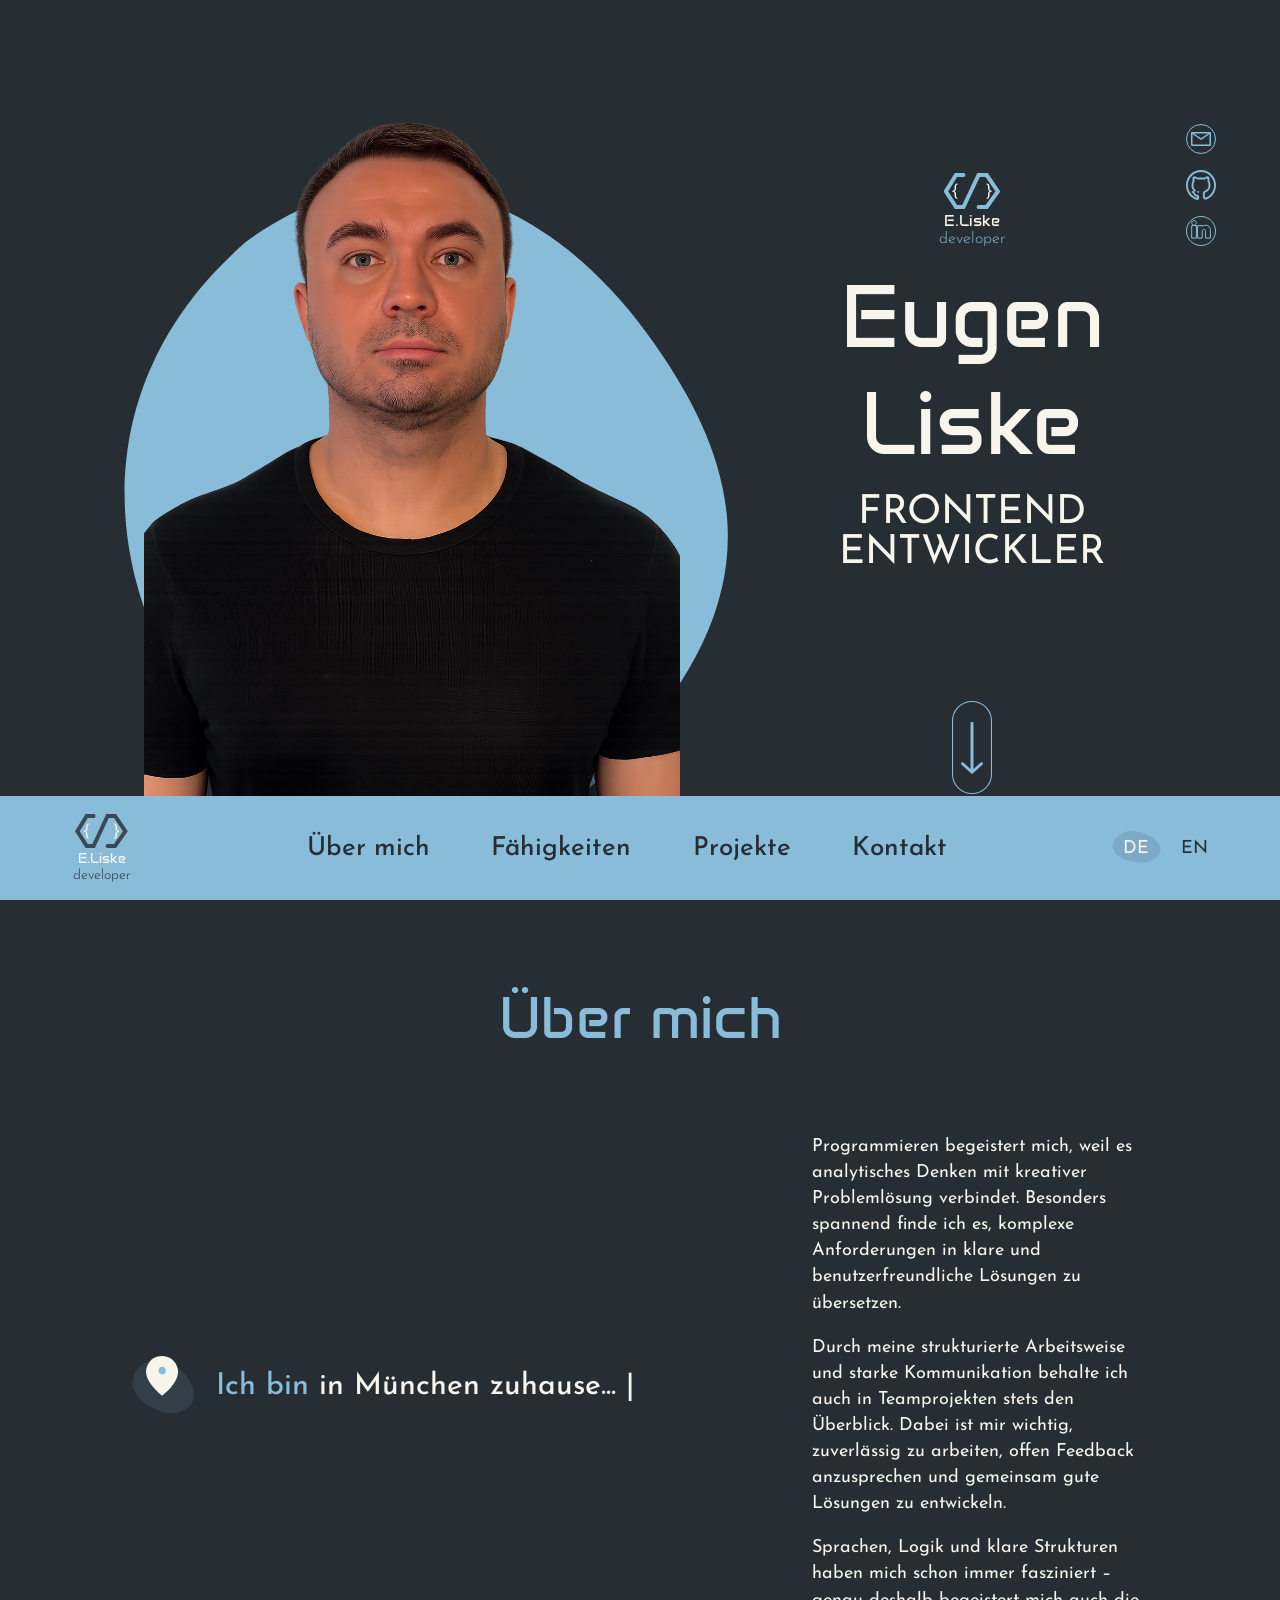
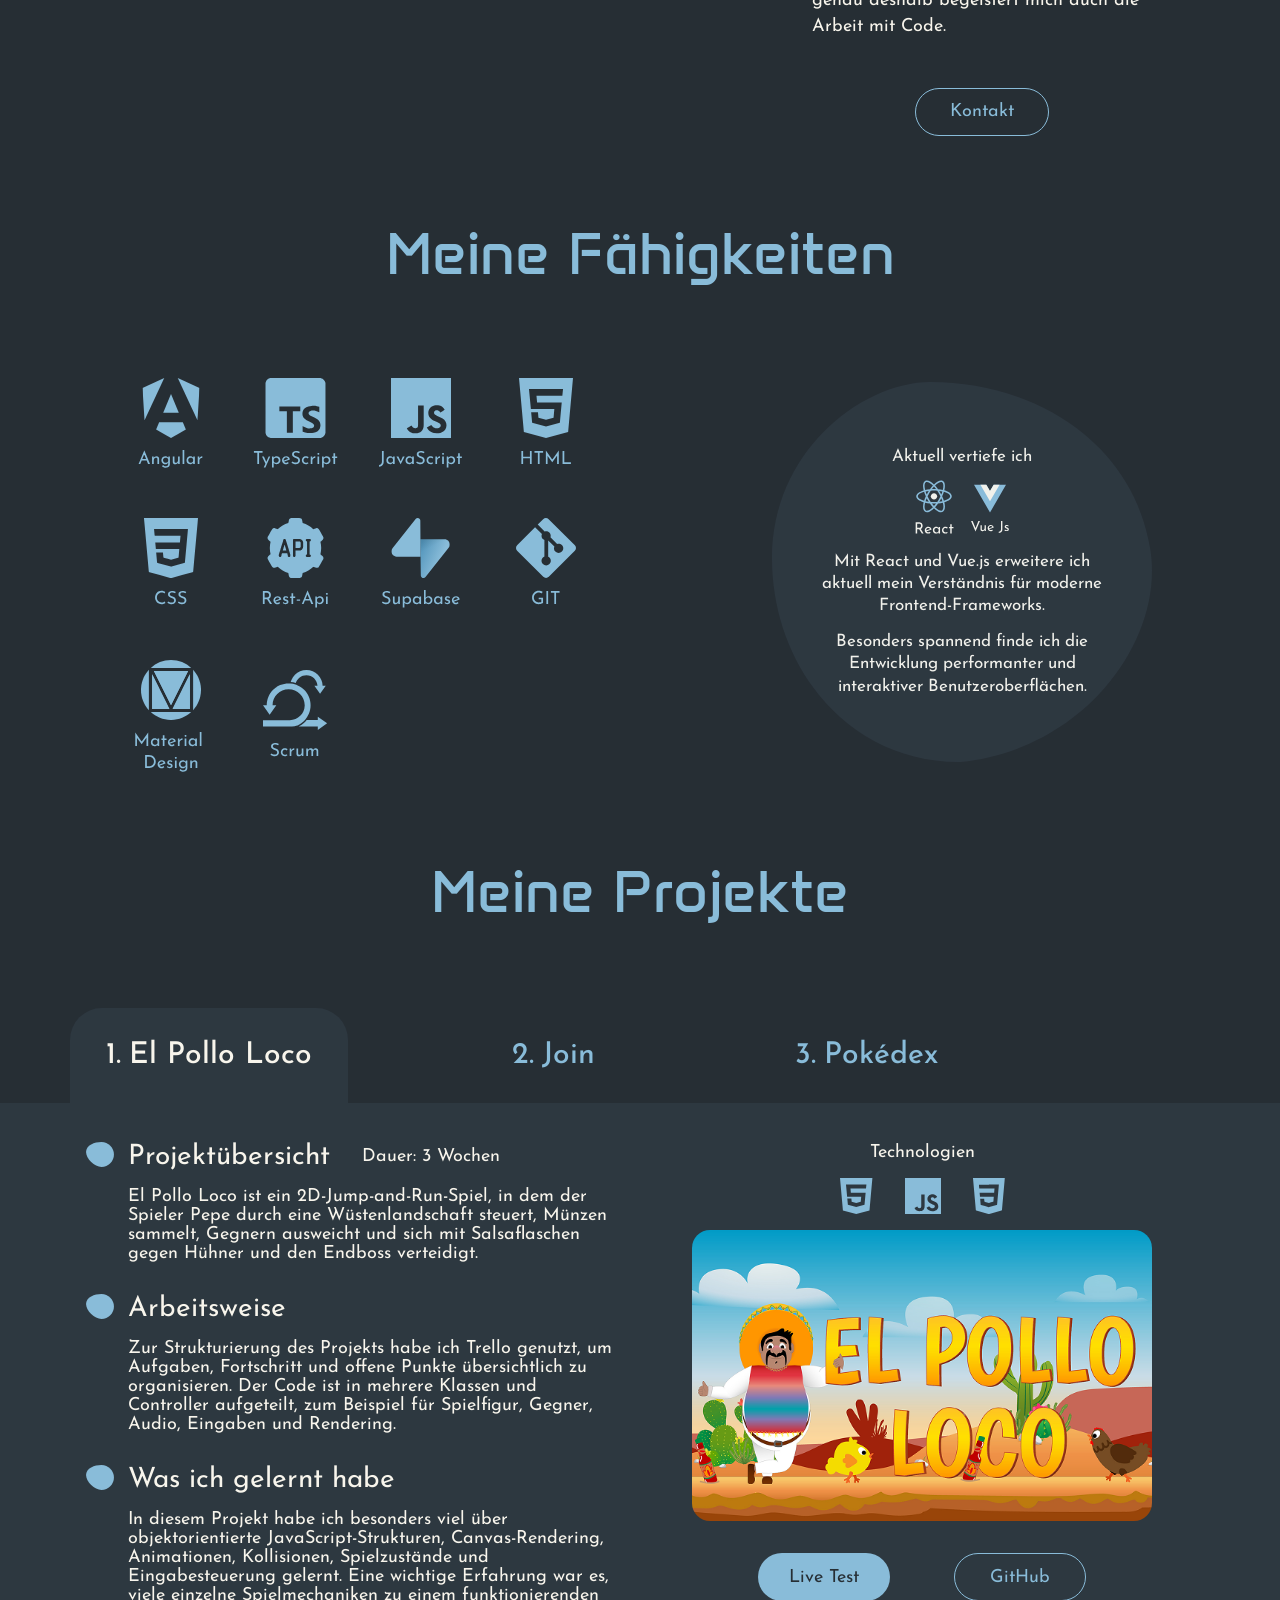
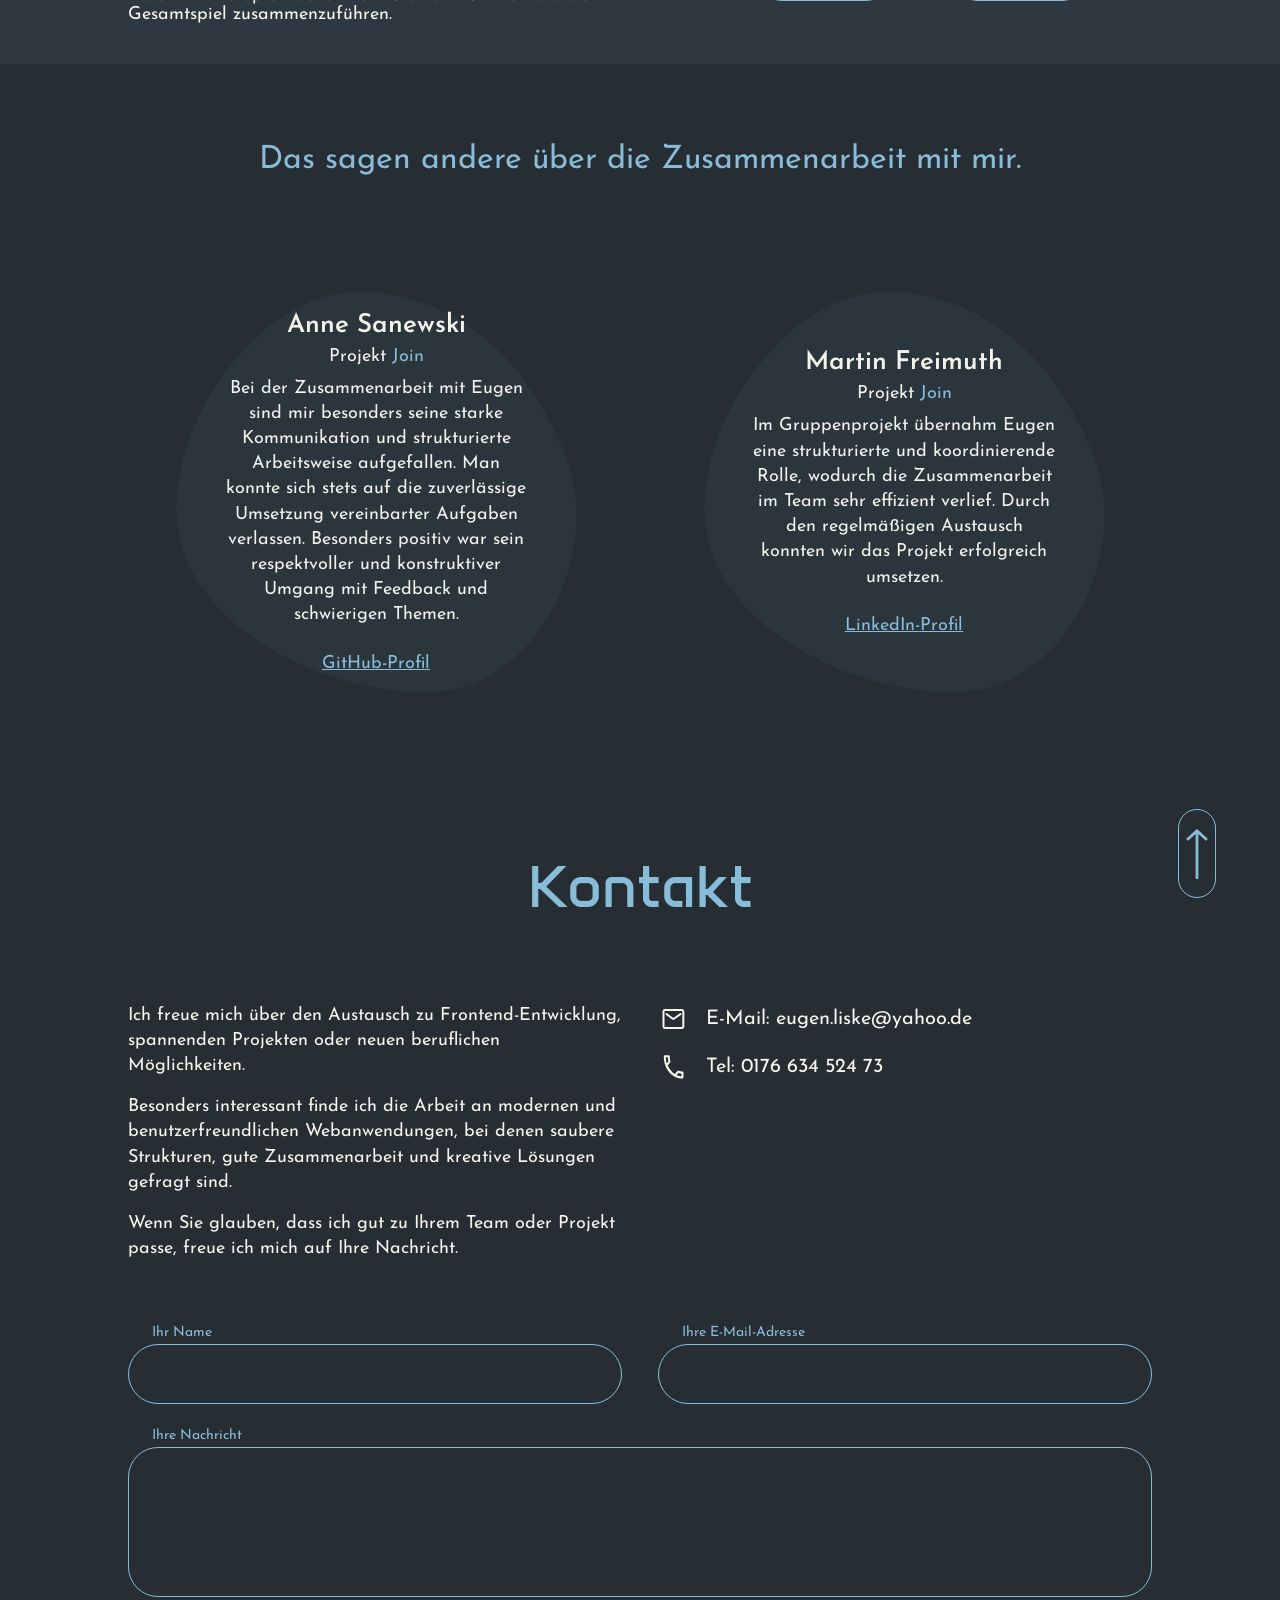
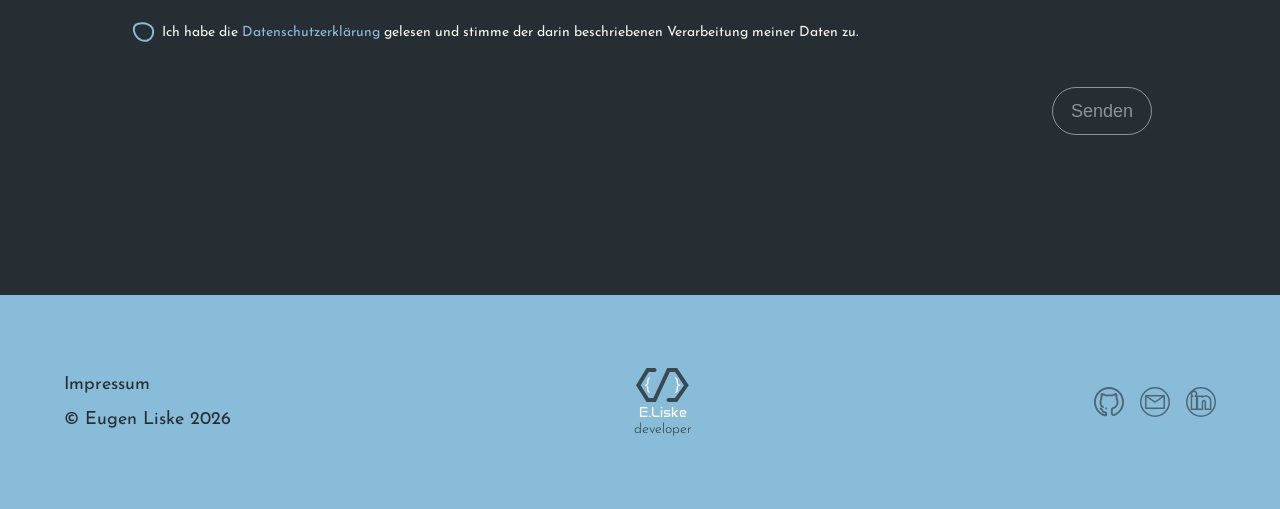
==== index.html @ abf9aacf "legal notice HTML and CSS added" ====
<!doctype html>
<html lang="de">
  <head>
    <meta charset="UTF-8" />
    <meta name="viewport" content="width=device-width, initial-scale=1.0" />
    <title>Portfolio - Eugen Liske</title>
    <link rel="icon" type="image/svg+xml" href="./assets/icons/hero_section/portfolio_logo_default.svg">

    <link rel="stylesheet" href="./styles/standard.css" />
    <link rel="stylesheet" href="./styles/fonts.css" />
    <link rel="stylesheet" href="./styles/variables.css" />
    <link rel="stylesheet" href="style.css" />
    <link rel="stylesheet" href="./styles/hero_section.css" />
    <link rel="stylesheet" href="./styles/why_me_section.css" />
    <link rel="stylesheet" href="./styles/my_skills_section.css" />
    <link rel="stylesheet" href="./styles/my_projects_section.css" />
    <link rel="stylesheet" href="./styles/reference_section.css" />
    <link rel="stylesheet" href="./styles/contact_section.css" />
    <link rel="stylesheet" href="./styles/footer.css">
  </head>
  <body>
    <section class="hero-section" id="hero-section-ID">
      <div class="hero-content">
        <div class="hero-img-wrapper">
          <img
            class="bg-shape-default"
            src="./assets/icons/hero_section/hero_picture_bg_shape_default.svg"
          />
          <img
            class="bg-shape-hover"
            src="./assets/icons/hero_section/hero_picture_bg_shape_hover.svg"
          />
          <img
            class="hero-img"
            src="./assets/img/hero_section_picture_chatgpt_test.png"
            alt="picture-of-eugen-liske"
          />
        </div>

        <div class="hero-information-wrapper">
          <div class="hero-icon-area">
            <div class="hero-main-logo">
              <div class="logo-wrapper">
                <img
                  class="portfolio-logo-default"
                  src="./assets/icons/hero_section/portfolio_logo_default_1.svg"
                  alt="portfolio_logo_default"
                />
                <img
                  class="portfolio-logo-hover"
                  src="./assets/icons/hero_section/portfolio_logo_hover_1.svg"
                  alt="portfolio_logo_hover"
                />
              </div>

              <span class="logo-name">E.Liske</span>
              <span class="logo-title">developer</span>
            </div>

            <div class="hero-social-media-icons">
              <button type="button" class="social-media-icon-wrapper" onclick="focusForm()">
                <img
                  class="social-media-icon-default"
                  src="./assets/icons/hero_section/mail_icon_default.svg"
                />
                <img
                  class="social-media-icon-hover"
                  src="./assets/icons/hero_section/mail_icon_hover.svg"
                />
              </button>

              <a href="https://github.com/EugenLiske" target="_blank" class="social-media-icon-wrapper">
                <img
                  class="social-media-icon-default"
                  src="./assets/icons/hero_section/github_icon_default.svg"
                />
                <img
                  class="social-media-icon-hover"
                  src="./assets/icons/hero_section/github_icon_hover.svg"
                />
              </a>

              <a href="https://www.linkedin.com/in/eugen-liske-14949a11a/" target="_blank" class="social-media-icon-wrapper">
                <img
                  class="social-media-icon-default"
                  src="./assets/icons/hero_section/linkedin_icon_default.svg"
                />
                <img
                  class="social-media-icon-hover"
                  src="./assets/icons/hero_section/linkedin_icon_hover.svg"
                />
              </a>
            </div>
          </div>

          <h1>Eugen Liske</h1>

          <h2 data-i18n="heroJobTitle">FRONTEND ENTWICKLER</h2>

          <a href="#why-me-section-ID" class="nav-arrow-position-wrapper">
            <div class="nav-arrow-wrapper">
              <img
                class="nav-arrow-down-default"
                src="./assets/icons/hero_section/hero_section_arrow_down_icon_default.svg"
                alt="hero_section_arrow_down_icon_default"
              />
              <img
                class="nav-arrow-down-hover"
                src="./assets/icons/hero_section/hero_section_arrow_down_icon_hover.svg"
                alt="hero_section_arrow_down_icon_hover"
              />
            </div>
          </a>
        </div>
      </div>
    </section>

    <div class="header-wrapper">
      <header class="hero-section-sticky-header">
        <div class="hero-main-logo">
          <img
            src="./assets/icons/hero_section/portfolio_logo_dark.svg"
            alt="portfolio_logo_dark"
          />
          <span class="nav-logo-name">E.Liske</span>
          <span class="nav-logo-title">developer</span>
        </div>

        <nav class="nav-link-wrapper">
          <a href="#why-me-section-ID" class="nav-link" data-i18n="navAbout">Über mich</a>
          <a href="#my-skills-section-ID" class="nav-link" data-i18n="navSkills">Fähigkeiten</a>
          <a href="#my-projects-section-ID" class="nav-link" data-i18n="navProjects">Projekte</a>
          <a href="#contact-section-ID" class="nav-link" data-i18n="navContact">Kontakt</a>
        </nav>

        <div class="nav-translate-function">
          <button
            id="translate-german-button"
            type="button"
            class="translate-button active-language"
            data-language="de"
            onclick="translateToGerman()"
          >
            DE
          </button>

          <button
            id="translate-english-button"
            type="button"
            class="translate-button"
            data-language="en"
            onclick="translateToEnglish()"
          >
            EN
          </button>
        </div>
      </header>
    </div>

    <main>
      <section class="why-me-section" id="why-me-section-ID">
        <h2 data-i18n="aboutHeadline">Über mich</h2>

        <div class="why-me-content">
          <div class="animated-information-wrapper">
            <img
              class="animated-info-icon"
              src="./assets/icons/why_me_section/located_in_icon.svg"
              alt="located_in_icon"
            />

            <p class="animated-info-text">
              <span class="animated-info-prefix"></span>
              <span class="animated-info-dynamic"></span>
              <span class="animated-info-cursor">|</span>
            </p>
          </div>

          <div class="personal-information-wrapper">
            <div class="personal-information">
              <p data-i18n="aboutTextOne">
                Programmieren begeistert mich, weil es analytisches Denken mit kreativer
                Problemlösung verbindet. Besonders spannend finde ich es, komplexe
                Anforderungen in klare und benutzerfreundliche Lösungen zu übersetzen.
              </p>

              <p data-i18n="aboutTextTwo">
                Durch meine strukturierte Arbeitsweise und starke Kommunikation behalte ich
                auch in Teamprojekten stets den Überblick. Dabei ist mir wichtig,
                zuverlässig zu arbeiten, offen Feedback anzusprechen und gemeinsam gute
                Lösungen zu entwickeln.
              </p>

              <p data-i18n="aboutTextThree">
                Sprachen, Logik und klare Strukturen haben mich schon immer fasziniert –
                genau deshalb begeistert mich auch die Arbeit mit Code.
              </p>
            </div>

            <a href="#contact-section-ID" class="lets-talk-button" data-i18n="contactButton">
              Kontakt
            </a>
          </div>
        </div>
      </section>

      <section class="my-skills-section" id="my-skills-section-ID">
        <h2 data-i18n="skillsHeadline">Meine Fähigkeiten</h2>

        <div class="my-skills-content">
          <div class="skills-overview">
            <img
              src="./assets/icons/my_skills_section/angular_icon.svg"
              alt="angular_icon"
            />
            <img
              src="./assets/icons/my_skills_section/typescript_icon.svg"
              alt="typescript_icon"
            />
            <img
              src="./assets/icons/my_skills_section/javascript_icon.svg"
              alt="javascript_icon"
            />
            <img
              src="./assets/icons/my_skills_section/html_icon.svg"
              alt="html_icon"
            />
            <img
              src="./assets/icons/my_skills_section/css_icon.svg"
              alt="css_icon"
            />
            <img
              src="./assets/icons/my_skills_section/rest_api_icon.svg"
              alt="rest_api_icon"
            />
            <img
              src="./assets/icons/my_skills_section/supabase_icon.svg"
              alt="supabase_icon"
            />
            <img
              src="./assets/icons/my_skills_section/git_icon.svg"
              alt="git_icon"
            />
            <img
              src="./assets/icons/my_skills_section/material_design_icon.svg"
              alt="material_design_icon"
            />
            <img
              src="./assets/icons/my_skills_section/scrum_icon.svg"
              alt="scrum_icon"
            />
          </div>

          <div class="current-learning-wrapper">
            <img
              class="current-learning-bg-shape-default"
              src="./assets/icons/my_skills_section/current_learning_bg_shape_default.svg"
              alt="current_learning_bg_shape_default"
            />

            <img
              class="current-learning-bg-shape-hover"
              src="./assets/icons/my_skills_section/current_learning_bg_shape_hover.svg"
              alt="current_learning_bg_shape_hover"
            />

            <p class="current-learning-headline" data-i18n="currentLearningHeadline">
              Aktuell vertiefe ich
            </p>

            <div class="current-learning-skills-icons">
              <img
                src="./assets/icons/my_skills_section/react_icon.svg"
                alt="react_icon"
              />

              <img
                src="./assets/icons/my_skills_section/vue_js_icon.svg"
                alt="vue_js_icon"
              />
            </div>

            <div class="current-learning-text">
              <p data-i18n="currentLearningTextOne">
                Mit React und Vue.js erweitere ich aktuell mein Verständnis
                für moderne Frontend-Frameworks.
              </p>

              <p data-i18n="currentLearningTextTwo">
                Besonders spannend finde ich die Entwicklung performanter
                und interaktiver Benutzeroberflächen.
              </p>
            </div>
          </div>

        </div>
      </section>

      <section class="my-projects-section" id="my-projects-section-ID">
        <h2 data-i18n="projectsHeadline">Meine Projekte</h2>

        <ol class="project-navigation-wrapper">
          <li class="project-nav-item active-project">
            <button onclick="displayProjectContent(0)" data-i18n="projectNavElPolloLoco">El Pollo Loco</button>
          </li>

          <li class="project-nav-item">
            <button onclick="displayProjectContent(1)" data-i18n="projectNavJoin">Join</button>
          </li>

          <li class="project-nav-item">
            <button onclick="displayProjectContent(2)" data-i18n="projectNavPokedex">Pokédex</button>
          </li>
        </ol>

        <div class="project-outer-content-wrapper">
          <div class="project-inner-content-wrapper">
            <ul class="project-information-wrapper">
              <li>
                <div class="project-info-single-bulletpoint">
                  <div class="project-info-bulletpoint-header">
                    <h3 data-i18n="projectOverviewHeadline">Projektübersicht</h3>
                    <span id="projectDurationID" data-i18n="projectDurationElPolloLoco">Dauer: 3 Wochen</span>
                  </div>

                  <p data-i18n="projectBulletpointOneElPolloLoco" id="projectBulletpointOneID">
                    El Pollo Loco ist ein 2D-Jump-and-Run-Spiel, in dem der Spieler Pepe durch eine Wüstenlandschaft steuert,
                    Münzen sammelt, Gegnern ausweicht und sich mit Salsaflaschen gegen Hühner und den Endboss verteidigt.
                  </p>
                </div>
              </li>

              <li>
                <div class="project-info-single-bulletpoint">
                  <h3 data-i18n="projectWorkingMethodHeadline">Arbeitsweise</h3>
                  <p data-i18n="projectBulletpointTwoElPolloLoco" id="projectBulletpointTwoID">
                    Zur Strukturierung des Projekts habe ich Trello genutzt, um Aufgaben, Fortschritt und offene Punkte
                    übersichtlich zu organisieren. Der Code ist in mehrere Klassen und Controller aufgeteilt, zum Beispiel für
                    Spielfigur, Gegner, Audio, Eingaben und Rendering.
                  </p>
                </div>
              </li>

              <li>
                <div class="project-info-single-bulletpoint">
                  <h3 id="additionalProjectInformationID" data-i18n="projectAdditionalHeadlineElPolloLoco">
                    Was ich gelernt habe
                  </h3>
                  <p data-i18n="projectBulletpointThreeElPolloLoco" id="projectBulletpointThreeID">
                    In diesem Projekt habe ich besonders viel über objektorientierte JavaScript-Strukturen, Canvas-Rendering,
                    Animationen, Kollisionen, Spielzustände und Eingabesteuerung gelernt. Eine wichtige Erfahrung war es,
                    viele einzelne Spielmechaniken zu einem funktionierenden Gesamtspiel zusammenzuführen.
                  </p>
                </div>
              </li>
            </ul>

            <div class="project-preview-wrapper">
              <div class="technologies-and-mockup-wrapper">
                <p data-i18n="projectTechnologiesLabel">Technologien</p>

                <div class="technology-icons">
                  <img
                    id="projectTechnologyOneID"
                    src="./assets/icons/my_projects_section/html_project_icon.svg"
                    alt="html_project_icon"
                  />
                  <img
                    id="projectTechnologyTwoID"
                    src="./assets/icons/my_projects_section/javascript_project_icon.svg"
                    alt="javascript_project_icon"
                  />
                  <img
                    id="projectTechnologyThreeID"
                    src="./assets/icons/my_projects_section/css_project_icon.svg"
                    alt="css_project_icon"
                  />
                </div>

                <img
                  id="projectMockupID"
                  class="project-preview-img"
                  src="./assets/icons/my_projects_section/el_pollo_loco_preview.png"
                  alt="el_pollo_loco_preview"
                />
              </div>

              <div class="live-test-buttons-wrapper">
                <a class="live-test-button" href="" data-i18n="projectLiveTestButton">Live Test</a>
                <a
                  id="githubLinkID"
                  class="github-button"
                  data-i18n="projectGithubButton"
                  target="_blank"
                  href="https://github.com/EugenLiske/el_pollo_loco.git"
                  >GitHub</a
                >
              </div>
            </div>
          </div>
        </div>
      </section>

      <section class="references-section">
        <p class="references-intro-text" data-i18n="referencesIntroText">
          Das sagen andere über die Zusammenarbeit mit mir.
        </p>

        <div class="references-content">
          <div class="single-reference-wrapper">
            <header class="reference-card-header">
              <h2>Anne Sanewski</h2>

              <div>
                <span data-i18n="referenceProjectLabel">Projekt</span>
                <span class="reference-card-project-name">Join</span>
              </div>
            </header>

            <p data-i18n="referenceAnneText">
              Bei der Zusammenarbeit mit Eugen sind mir besonders seine starke Kommunikation und strukturierte Arbeitsweise aufgefallen.
              Man konnte sich stets auf die zuverlässige Umsetzung vereinbarter Aufgaben verlassen. Besonders positiv war sein
              respektvoller und konstruktiver Umgang mit Feedback und schwierigen Themen.
            </p>

            <a href="https://github.com/Saki63" target="_blank" data-i18n="referenceGithubProfile">GitHub Profile</a>

            <img
              class="reference-bg-shape-default"
              src="./assets/icons/references_section/reference-bg-shape-default.svg"
              alt="reference-bg-shape-default"
            />
            <img
              class="reference-bg-shape-hover"
              src="./assets/icons/references_section/reference-bg-shape-hover.svg"
              alt="reference-bg-shape-hover"
            />
          </div>

          <div class="single-reference-wrapper">
            <header class="reference-card-header">
              <h2>Martin Freimuth</h2>

              <div>
                <span data-i18n="referenceProjectLabel">Projekt</span>
                <span class="reference-card-project-name">Join</span>
              </div>
            </header>

            <p data-i18n="referenceMartinText">
              Im Gruppenprojekt übernahm Eugen eine strukturierte und koordinierende Rolle, wodurch die Zusammenarbeit im
              Team sehr effizient verlief. Durch den regelmäßigen Austausch konnten wir das Projekt erfolgreich umsetzen.
            </p>

            <a href="https://www.linkedin.com/in/martin-freimuth/" target="_blank" data-i18n="referenceLinkedInProfile">LinkedIn Profile</a>

            <img
              class="reference-bg-shape-default"
              src="./assets/icons/references_section/reference-bg-shape-default.svg"
              alt="reference-bg-shape-default"
            />
            <img
              class="reference-bg-shape-hover"
              src="./assets/icons/references_section/reference-bg-shape-hover.svg"
              alt="reference-bg-shape-hover"
            />
          </div>
        </div>
      </section>

      <section class="contact-section" id="contact-section-ID">
        <a href="#hero-section-ID" class="nav-arrow-up-position-wrapper">
          <div class="nav-arrow-up-img-wrapper">
            <img class="nav-arrow-up-default" src="./assets/icons/contact_section/contact_section_arrow_up_icon_default.svg" alt="contact_section_arrow_up_icon_default">
            <img class="nav-arrow-up-hover" src="./assets/icons/contact_section/contact_section_arrow_up_icon_hover.svg" alt="contact_section_arrow_up_icon_hover">
          </div>
        </a>

        <h2 data-i18n="contactHeadline">Kontakt</h2>

        <div class="contact-content">
          <div class="contact-upper-part">
            <div class="contact-intro-text">
              <p data-i18n="contactIntroTextOne">
                Ich freue mich über den Austausch zu Frontend-Entwicklung,
                spannenden Projekten oder neuen beruflichen Möglichkeiten.
              </p>

              <p data-i18n="contactIntroTextTwo">
                Besonders interessant finde ich die Arbeit an modernen und
                benutzerfreundlichen Webanwendungen, bei denen saubere Strukturen,
                gute Zusammenarbeit und kreative Lösungen gefragt sind.
              </p>

              <p data-i18n="contactIntroTextThree">
                Wenn Sie glauben, dass ich gut zu Ihrem Team oder Projekt passe,
                freue ich mich auf Ihre Nachricht.
              </p>
            </div>

            <div class="contact-links-wrapper">
              <button
                type="button"
                class="single-link-wrapper"
                onclick="focusForm()"
              >
                <div class="link-icon-wrapper">
                  <img
                    class="link-icon-default"
                    src="./assets/icons/contact_section/contact_email_icon_default.svg"
                    alt="contact_email_icon_default"
                  />
                  <img
                    class="link-icon-hover"
                    src="./assets/icons/contact_section/contact_email_icon_active.svg"
                    alt="contact_email_icon_active"
                  />
                </div>

                <span data-i18n="contactEmailLabel">E-mail: eugen.liske@yahoo.de</span>
              </button>

              <a href="tel:017663452473" class="single-link-wrapper">
                <div class="link-icon-wrapper">
                  <img
                    class="link-icon-default"
                    src="./assets/icons/contact_section/contact_phone_icon_default.svg"
                    alt="contact_phone_icon_default"
                  />
                  <img
                    class="link-icon-hover"
                    src="./assets/icons/contact_section/contact_phone_icon_hover.svg"
                    alt="contact_phone_icon_hover"
                  />
                </div>

                <span data-i18n="contactPhoneLabel">Tel: 0176 634 524 73</span>
              </a>
            </div>
          </div>

          <form
            action=""
            class="contact-form"
            onsubmit="checkFormAndSend(event)"
            novalidate
          >
            <div class="name-email-wrapper">
              <div class="label-and-input-wrapper">
                <label
                  for="name-input"
                  class="label-text"
                  id="name-input-label"
                  data-i18n="formNameLabel"
                >
                  Ihr Name
                </label>

                <div class="input-wrapper" id="name-input-wrapper">
                  <input
                    oninput="validateFormInput()"
                    onblur="checkIfNameIsFilled()"
                    onfocus="clearNameError()"
                    type="text"
                    class="input-field"
                    id="name-input-field"
                  />
                  <img
                    id="name-check-icon"
                    class="input-check-icon deactivated"
                    src="./assets/icons/contact_section/input_check_icon.svg"
                    alt="input_check_icon"
                  />
                </div>
              </div>

              <div class="label-and-input-wrapper">
                <label
                  for="email-input"
                  class="label-text"
                  id="email-input-label"
                  data-i18n="formEmailLabel"
                >
                  Ihre E-Mail-Adresse
                </label>

                <div class="input-wrapper" id="email-input-wrapper">
                  <input
                    oninput="validateFormInput()"
                    onblur="checkIfMailIsFilledAndValid()"
                    onfocus="clearEmailError()"
                    type="email"
                    class="input-field"
                    id="email-input-field"
                  />
                  <img
                    id="email-check-icon"
                    class="input-check-icon deactivated"
                    src="./assets/icons/contact_section/input_check_icon.svg"
                    alt="input_check_icon"
                  />
                </div>
              </div>
            </div>

            <div class="label-and-message-wrapper">
              <label
                for="message-input"
                class="label-text"
                id="message-input-label"
                data-i18n="formMessageLabel"
              >
                Ihre Nachricht
              </label>

              <div class="message-wrapper" id="message-input-wrapper">
                <textarea
                  oninput="validateFormInput()"
                  onblur="checkIfMessageIsFilled()"
                  onfocus="clearMessageError()"
                  class="message-field"
                  name="message"
                  id="message-input-field"
                ></textarea>
                <img
                  id="message-check-icon"
                  class="message-check-icon deactivated"
                  src="./assets/icons/contact_section/input_check_icon.svg"
                  alt="input_check_icon"
                />
              </div>
            </div>

            <label
              for="checkbox-input-field"
              class="checkbox-wrapper"
              id="checkbox-wrapper-ID"
            >
              <input
                class="checkbox-field"
                type="checkbox"
                id="checkbox-input-field"
                onchange="
                  checkPrivacyPolicy();
                  validateFormInput();
                "
              />

              <div class="custom-checkbox-icon-wrapper">
                <img
                  class="checkbox-icon-default"
                  src="./assets/icons/contact_section/checkbox-icon-default.svg"
                  alt="checkbox-icon-default"
                />
                <img
                  class="checkbox-icon-hover"
                  src="./assets/icons/contact_section/checkbox-icon-hover.svg"
                  alt="checkbox-icon-hover.svg"
                />
                <img
                  class="checkbox-icon-checked"
                  src="./assets/icons/contact_section/checkbox-icon-checked.svg"
                  alt="checkbox-icon-checked.svg"
                />
                <img
                  class="checkbox-icon-error"
                  src="./assets/icons/contact_section/checkbox-icon-error.svg"
                  alt="checkbox-icon-error.svg"
                />
              </div>

              <div class="privacy-policy-content">
                <span class="privacy-policy-text" data-i18n="privacyPolicyText">
                  Ich habe die <a href="./pages/privacy_policy.html">Datenschutzerklärung</a> gelesen und stimme der darin beschriebenen Verarbeitung meiner Daten zu.
                </span>

                <span id="privacy-policy-error" class="privacy-policy-error deactivated" data-i18n="privacyPolicyError">
                  Bitte stimmen Sie der Datenschutzerklärung zu.
                </span>
              </div>
            </label>

            <div class="send-form-button-wrapper">
              <button
                type="submit"
                class="send-form-button deactivated"
                id="send-form-button"
                data-i18n="sendButton"
              >
                Senden
              </button>
            </div>
          </form>
        </div>
      </section>
    </main>

    <footer>
      <div class="footer-content">
          <div class="legal-notice-and-name-wrapper">
            <a href="./pages/legal_notice.html" data-i18n="footerLegalNotice">Impressum</a>
            <span>© Eugen Liske 2026</span>
          </div>

          <div class="footer-logo-wrapper">
            <img src="./assets/icons/hero_section/portfolio_logo_dark.svg" alt="portfolio_logo_dark"
            />

            <span class="footer-logo-name">E.Liske</span>
            <span class="footer-logo-title">developer</span>
          </div>

          <div class="footer-social-media-links-wrapper">
            <a href="https://github.com/EugenLiske" target="_blank" class="footer-social-media-icon-wrapper">
              <img class="footer-social-media-icon-default" src="./assets/icons/footer/footer_github_icon_default.svg" alt="footer_github_icon_default">
              <img class="footer-social-media-icon-hover" src="./assets/icons/footer/footer_github_icon_hover.svg" alt="footer_github_icon_hover">
            </a>

            <button class="footer-social-media-icon-wrapper" onclick="focusForm()">
              <img class="footer-social-media-icon-default" src="./assets/icons/footer/footer_email_icon_default.svg" alt="footer_email_icon_default">
              <img class="footer-social-media-icon-hover" src="./assets/icons/footer/footer_email_icon_hover.svg" alt="footer_email_icon_hover">
            </button>

            <a href="https://www.linkedin.com/in/eugen-liske-14949a11a/" target="_blank" class="footer-social-media-icon-wrapper">
              <img class="footer-social-media-icon-default" src="./assets/icons/footer/footer_linkedin_icon_default.svg" alt="footer_linkedin_icon_default">
              <img class="footer-social-media-icon-hover" src="./assets/icons/footer/footer_linkedin_icon_hover.svg" alt="footer_linkedin_icon_hover">
            </a>
          </div>

      </div>
    </footer>
  <script src="./scripts/translation_text_object.js"></script>
  <script src="./scripts/why_me_section.js"></script>
  <script src="./scripts/my_projects_section.js"></script>
  <script src="./scripts/contact_section.js"></script>
  <script src="./scripts/translate.js"></script>
</body>
</html>
---- styles/standard.css ----
* {
    margin: 0;
    box-sizing: border-box;
    scroll-behavior: smooth;
}

html,
body {
    margin: 0;
    padding: 0;
}

a {
    text-decoration: none;
    color: inherit;
}

a:visited {
    color: inherit;
}
---- styles/fonts.css ----
/* anta-regular - latin */
@font-face {
  font-display: swap; /* Check https://developer.mozilla.org/en-US/docs/Web/CSS/@font-face/font-display for other options. */
  font-family: 'Anta';
  font-style: normal;
  font-weight: 400;
  src: url('../assets/fonts/anta-v1-latin/anta-v1-latin-regular.woff2') format('woff2'); /* Chrome 36+, Opera 23+, Firefox 39+, Safari 12+, iOS 10+ */
}

/* josefin-sans-100 - latin */
@font-face {
  font-display: swap; /* Check https://developer.mozilla.org/en-US/docs/Web/CSS/@font-face/font-display for other options. */
  font-family: 'Josefin Sans';
  font-style: normal;
  font-weight: 100;
  src: url('../assets/fonts/josefin-sans-v34-latin/josefin-sans-v34-latin-100.woff2') format('woff2'); /* Chrome 36+, Opera 23+, Firefox 39+, Safari 12+, iOS 10+ */
}

/* josefin-sans-100italic - latin */
@font-face {
  font-display: swap; /* Check https://developer.mozilla.org/en-US/docs/Web/CSS/@font-face/font-display for other options. */
  font-family: 'Josefin Sans';
  font-style: italic;
  font-weight: 100;
  src: url('../assets/fonts/josefin-sans-v34-latin/josefin-sans-v34-latin-100italic.woff2') format('woff2'); /* Chrome 36+, Opera 23+, Firefox 39+, Safari 12+, iOS 10+ */
}

/* josefin-sans-200 - latin */
@font-face {
  font-display: swap; /* Check https://developer.mozilla.org/en-US/docs/Web/CSS/@font-face/font-display for other options. */
  font-family: 'Josefin Sans';
  font-style: normal;
  font-weight: 200;
  src: url('../assets/fonts/josefin-sans-v34-latin/josefin-sans-v34-latin-200.woff2') format('woff2'); /* Chrome 36+, Opera 23+, Firefox 39+, Safari 12+, iOS 10+ */
}

/* josefin-sans-200italic - latin */
@font-face {
  font-display: swap; /* Check https://developer.mozilla.org/en-US/docs/Web/CSS/@font-face/font-display for other options. */
  font-family: 'Josefin Sans';
  font-style: italic;
  font-weight: 200;
  src: url('../assets/fonts/josefin-sans-v34-latin/josefin-sans-v34-latin-200italic.woff2') format('woff2'); /* Chrome 36+, Opera 23+, Firefox 39+, Safari 12+, iOS 10+ */
}

/* josefin-sans-300 - latin */
@font-face {
  font-display: swap; /* Check https://developer.mozilla.org/en-US/docs/Web/CSS/@font-face/font-display for other options. */
  font-family: 'Josefin Sans';
  font-style: normal;
  font-weight: 300;
  src: url('../assets/fonts/josefin-sans-v34-latin/josefin-sans-v34-latin-300.woff2') format('woff2'); /* Chrome 36+, Opera 23+, Firefox 39+, Safari 12+, iOS 10+ */
}

/* josefin-sans-300italic - latin */
@font-face {
  font-display: swap; /* Check https://developer.mozilla.org/en-US/docs/Web/CSS/@font-face/font-display for other options. */
  font-family: 'Josefin Sans';
  font-style: italic;
  font-weight: 300;
  src: url('../assets/fonts/josefin-sans-v34-latin/josefin-sans-v34-latin-300italic.woff2') format('woff2'); /* Chrome 36+, Opera 23+, Firefox 39+, Safari 12+, iOS 10+ */
}

/* josefin-sans-regular - latin */
@font-face {
  font-display: swap; /* Check https://developer.mozilla.org/en-US/docs/Web/CSS/@font-face/font-display for other options. */
  font-family: 'Josefin Sans';
  font-style: normal;
  font-weight: 400;
  src: url('../assets/fonts/josefin-sans-v34-latin/josefin-sans-v34-latin-regular.woff2') format('woff2'); /* Chrome 36+, Opera 23+, Firefox 39+, Safari 12+, iOS 10+ */
}

/* josefin-sans-italic - latin */
@font-face {
  font-display: swap; /* Check https://developer.mozilla.org/en-US/docs/Web/CSS/@font-face/font-display for other options. */
  font-family: 'Josefin Sans';
  font-style: italic;
  font-weight: 400;
  src: url('../assets/fonts/josefin-sans-v34-latin/josefin-sans-v34-latin-italic.woff2') format('woff2'); /* Chrome 36+, Opera 23+, Firefox 39+, Safari 12+, iOS 10+ */
}

/* josefin-sans-500 - latin */
@font-face {
  font-display: swap; /* Check https://developer.mozilla.org/en-US/docs/Web/CSS/@font-face/font-display for other options. */
  font-family: 'Josefin Sans';
  font-style: normal;
  font-weight: 500;
  src: url('../assets/fonts/josefin-sans-v34-latin/josefin-sans-v34-latin-500.woff2') format('woff2'); /* Chrome 36+, Opera 23+, Firefox 39+, Safari 12+, iOS 10+ */
}

/* josefin-sans-500italic - latin */
@font-face {
  font-display: swap; /* Check https://developer.mozilla.org/en-US/docs/Web/CSS/@font-face/font-display for other options. */
  font-family: 'Josefin Sans';
  font-style: italic;
  font-weight: 500;
  src: url('../assets/fonts/josefin-sans-v34-latin/josefin-sans-v34-latin-500italic.woff2') format('woff2'); /* Chrome 36+, Opera 23+, Firefox 39+, Safari 12+, iOS 10+ */
}

/* josefin-sans-600 - latin */
@font-face {
  font-display: swap; /* Check https://developer.mozilla.org/en-US/docs/Web/CSS/@font-face/font-display for other options. */
  font-family: 'Josefin Sans';
  font-style: normal;
  font-weight: 600;
  src: url('../assets/fonts/josefin-sans-v34-latin/josefin-sans-v34-latin-600.woff2') format('woff2'); /* Chrome 36+, Opera 23+, Firefox 39+, Safari 12+, iOS 10+ */
}

/* josefin-sans-600italic - latin */
@font-face {
  font-display: swap; /* Check https://developer.mozilla.org/en-US/docs/Web/CSS/@font-face/font-display for other options. */
  font-family: 'Josefin Sans';
  font-style: italic;
  font-weight: 600;
  src: url('../assets/fonts/josefin-sans-v34-latin/josefin-sans-v34-latin-600italic.woff2') format('woff2'); /* Chrome 36+, Opera 23+, Firefox 39+, Safari 12+, iOS 10+ */
}

/* josefin-sans-700 - latin */
@font-face {
  font-display: swap; /* Check https://developer.mozilla.org/en-US/docs/Web/CSS/@font-face/font-display for other options. */
  font-family: 'Josefin Sans';
  font-style: normal;
  font-weight: 700;
  src: url('../assets/fonts/josefin-sans-v34-latin/josefin-sans-v34-latin-700.woff2') format('woff2'); /* Chrome 36+, Opera 23+, Firefox 39+, Safari 12+, iOS 10+ */
}

/* josefin-sans-700italic - latin */
@font-face {
  font-display: swap; /* Check https://developer.mozilla.org/en-US/docs/Web/CSS/@font-face/font-display for other options. */
  font-family: 'Josefin Sans';
  font-style: italic;
  font-weight: 700;
  src: url('../assets/fonts/josefin-sans-v34-latin/josefin-sans-v34-latin-700italic.woff2') format('woff2'); /* Chrome 36+, Opera 23+, Firefox 39+, Safari 12+, iOS 10+ */
}

body {
    font-family: 'Josefin Sans';
    color: var(--secondary-color);
}

h1 {
    font-family: 'Anta';
    font-size: 88px;
    font-weight: 400;
    text-align: center;
}

.hero-section h2 {
    font-size: 40px;
    font-weight: 400;
    text-align: center;
}

.why-me-section h2,
.my-skills-section h2,
.my-projects-section h2,
.contact-section h2 {
    font-family: 'Anta';
    font-size: 60px;
    color: var(--primary-color);
    font-weight: 400;
    text-align: center;
    padding-bottom: 80px;
}
---- styles/variables.css ----
:root {
    --bg-color: rgba(38, 46, 52, 1);
    --primary-color: rgba(137, 188, 217, 1);
    --secondary-color: rgba(248, 245, 236, 1);
    --active-color: rgba(38, 46, 52, 0.12);
    --error-color: rgba(228, 76, 54, 1);
    --done-color: rgba(151, 225, 99, 1);
    --project-bg-color: rgba(137, 188, 217, 0.07);
    --button-hover-1: rgba(248, 245, 236, 1);
    --button-hover-2: rgba(248, 245, 236, 0.12);
    --input-text-color: rgba(255, 253, 253, 1);
    --deactivated-send-button: rgba(248, 245, 236, 0.5);
}
---- style.css ----
/*----- global layout containers -----*/

.hero-section {
    min-height: calc(100dvh - 104px);
}

.hero-section-sticky-header {
    height: 104px;
}

.hero-content,
.hero-section-sticky-header,
.footer-content {
    max-width: 1440px;
    margin: 0 auto;
    width: 100%;
    padding-inline: 64px;
}

.why-me-content,
.my-skills-content,
.references-content,
.contact-content,
.project-navigation-wrapper,
.project-inner-content-wrapper {
    max-width: 1440px;
    margin: 0 auto;
    width: 100%;
    padding-inline: 128px;
}

.project-navigation-wrapper {
    display: flex;
    gap: 128px;

    max-width: 1440px;
    margin: 0 auto;
    width: 100%;
    padding-inline: 128px;
    padding-left: calc(128px - 58px);
}

.project-inner-content-wrapper {
    max-width: 1440px;
    margin: 0 auto;
    width: 100%;
    padding: 40px 128px;

    display: flex;
    align-items: start;
    gap: 80px;
}

/*----- section spacing -----*/

.why-me-section,
.contact-section {
    scroll-margin-top: 104px;
    padding-top: 80px;
}

.my-skills-section,
.my-projects-section,
.references-section {
    scroll-margin-top: 104px;
    padding-top: 40px;
    padding-bottom: 40px;
}

.why-me-section {
    padding-bottom: 40px;
}

.contact-section {
    padding-bottom: 160px;
}

/*----- special layout spacing -----*/

.why-me-content {
    gap: 64px;
}

.project-navigation-wrapper {
    gap: 128px;
    padding-left: calc(128px - 58px);
}

.project-inner-content-wrapper {
    padding-block: 40px;
    gap: 80px;
}

.references-content {
    gap: 80px;
}

.contact-content {
    gap: 64px;
}
---- styles/hero_section.css ----
.hero-section {
    background-color: var(--bg-color);
    position: relative;

    display: flex;
    align-items: flex-end;
}

/* actual content with limitation */

.hero-content {
    display: flex;
    align-items: center;
    justify-content: space-between;
}

/* left side of the hero section */

.hero-img-wrapper {
    position: relative;
    flex: 0 0 664px;
    height: 720px;
}

.bg-shape-default,
.bg-shape-hover {
    z-index: 1;
    width: 594px;
    height: auto;
    transform: rotate(-45deg);

    position: absolute;
    top: 124px;
    left: 56px;

    transition: opacity 0.4s ease-in-out;
}

.bg-shape-hover {
    opacity: 0;
}

.hero-img-wrapper:hover .bg-shape-hover {
    opacity: 1;
}

.hero-img-wrapper:hover .bg-shape-default {
    opacity: 0;
}

.hero-img {
    z-index: 2;
    width: 536px;
    height: auto;

    position: absolute;
    left: 80px;
    top: -84px;
}

/* right side of the hero section */

.hero-information-wrapper {
    /* flex: 1; */
    position: relative;
    display: flex;
    flex-direction: column;
    align-items: center;
    gap: 16px;

    transform: translateY(-64px);
}

.hero-icon-area {
    display: flex;
    justify-content: center;
}

/* main logo */

.hero-main-logo {
    display: flex;
    flex-direction: column;
    align-items: center;
    gap: 1px;

    width: 75px;
    height: 75px;
}

.logo-wrapper {
    position: relative;
    width: 75px;
    height: 38px;
}

.portfolio-logo-default,
.portfolio-logo-hover {
    position: absolute;
    top: 0;
    left: 50%;
    transform: translateX(-50%);

    transition: opacity 0.4s ease-in-out;
}

.portfolio-logo-hover {
    opacity: 0;
    transform: translateX(calc(-50% - 1px));
}

.hero-main-logo:hover .portfolio-logo-hover {
    opacity: 1;
}

.hero-main-logo:hover .portfolio-logo-default {
    opacity: 0;
}

.logo-name {
    font-family: 'Anta';
    font-weight: 400;
    font-size: 16px;
}

.logo-title {
    font-weight: 300;
    font-size: 16px;
    color: var(--primary-color);
}

/* social media icons */

.hero-social-media-icons {
    position: absolute;
    right: 0px;
    top: -48px;

    display: flex;
    flex-direction: column;
    gap: 16px;
}

.social-media-icon-wrapper {
    position: relative;
    width: 30px;
    height: 30px;

    background-color: transparent;
    border: none;
    padding: 0;
    cursor: pointer;
}

.social-media-icon-default,
.social-media-icon-hover {
    position: absolute;
    top: 0;
    left: 0;

    transition: opacity 0.4s ease-in-out;
    width: 30px;
    height: 30px;
}

.social-media-icon-hover {
    opacity: 0;
}

.social-media-icon-wrapper:hover .social-media-icon-hover {
    cursor: pointer;
    opacity: 1;
}

.social-media-icon-wrapper:hover .social-media-icon-default {
    opacity: 0;
}

/* hero section - scroll down arrow */

.nav-arrow-position-wrapper {
    position: absolute;
    top: calc(100% + 128px);
    left: 50%;
    transform: translateX(-50%);
}

.nav-arrow-wrapper {
    position: relative;
    width: 40px;
    height: 94px;
}

.nav-arrow-down-default,
.nav-arrow-down-hover {
    width: 40px;
    height: auto;

    position: absolute;
    top: 0;
    left: 0;

    transition: opacity 0.4s ease-in-out;
}

.nav-arrow-down-hover {
    opacity: 0;
}

.nav-arrow-wrapper:hover .nav-arrow-down-hover {
    opacity: 1;
    cursor: pointer;
}

.nav-arrow-wrapper:hover .nav-arrow-down-default {
    opacity: 0;
}

/* header / nav bar */

.header-wrapper {
    z-index: 2;
    background-color: var(--primary-color);
    position: sticky;
    top: 0;
}

.hero-section-sticky-header {
    background-color: var(--primary-color);

    display: flex;
    align-items: center;
    justify-content: space-between;
}

.nav-logo-name {
    font-family: 'Anta';
    font-weight: 400;
    font-size: 14px;
}

.nav-logo-title {
    font-weight: 300;
    font-size: 14px;
    color: var(--bg-color);
}

.nav-link-wrapper {
    display: flex;
    justify-content: space-between;
    width: min(100%, 680px);
}

.nav-link {
    position: relative;
    z-index: 1;

    padding: 8px 20px;

    font-size: 26px;
    font-weight: 500;
    color: var(--bg-color);
    transition: color 0.4s ease-in-out;
}

.nav-link:visited,
.nav-link:link {
    color: var(--bg-color);
}

.nav-link:hover {
    color: var(--secondary-color);
}

.nav-link::before {
    content: "";
    position: absolute;
    inset: -8px -18px;

    background-image: url("../assets/icons/hero_section/button_active.svg");
    background-repeat: no-repeat;
    background-position: center;
    background-size: contain;

    opacity: 0;
    z-index: -1;
}

.nav-link:active::before {
    opacity: 1;
}

.nav-translate-function {
    display: flex;
    gap: 16px;
}

.translate-button {
    position: relative;
    z-index: 1;

    appearance: none;
    -webkit-appearance: none;

    border: none;
    background: transparent;
    padding: 4px 8px;

    color: var(--bg-color);
    font-size: 18px;
    font-weight: 400;
    font-family: inherit;

    cursor: pointer;
    transition: color 0.4s ease-in-out;
}

.translate-button:hover {
    color: var(--secondary-color);
}

.translate-button::before {
    content: "";
    position: absolute;
    width: 48px;
    height: 36px;

    top: 48%;
    left: 52%;
    transform: translate(-50%, -50%);

    background-image: url("../assets/icons/hero_section/button_active.svg");
    background-repeat: no-repeat;
    background-position: center;
    background-size: contain;

    opacity: 0;
    z-index: -1;
}

.translate-button.active-language::before {
    opacity: 1;
}

.translate-button.active-language {
    color: var(--secondary-color);
}
---- styles/why_me_section.css ----
.why-me-section {
    background-color: var(--bg-color);
}

.why-me-content {
    display: flex;
    align-items: center;
}

/* animated information on the left side */

.animated-information-wrapper {
    display: flex;
    align-items: center;
    gap: 16px;

    flex: 0 0 620px;

    transform: translateY(-48px);
}

.animated-info-icon {
    width: 72px;
    height: auto;
    opacity: 0;
    transition: opacity 0.4s ease-in-out;
}

.animated-info-icon.visible {
    opacity: 1;
}

.animated-info-text {
    margin: 0;
    font-size: 30px;
    font-weight: 500;

    white-space: nowrap;
}

.animated-info-prefix {
    color: var(--primary-color);
}

.animated-info-cursor {
    color: var(--secondary-color);
    animation: cursorBlink 0.8s infinite;
}

@keyframes cursorBlink {
    0%, 50% {
        opacity: 1;
    }

    51%, 100% {
        opacity: 0;
    }
}

/* personal information on the right side */

.personal-information-wrapper {
    flex: 1;

    display: flex;
    flex-direction: column;
    align-items: center;
    gap: 48px;
}

.personal-information {
    max-width: 620px;

    display: flex;
    flex-direction: column;
    gap: 18px;

    font-size: 18px;
    font-weight: 400;
    line-height: 1.45;
}

.lets-talk-button,
.lets-talk-button:visited {
    font-size: 18px;
    font-weight: 400;
    color: var(--primary-color);

    width: 134px;
    height: 48px;
    background-color: transparent;
    border-radius: 999px;
    border: 1px solid var(--primary-color);

    display: flex;
    justify-content: center;
    align-items: center;

    transition: background-color 0.4s ease-in-out, color 0.4s ease-in-out;
}

.lets-talk-button:hover {
    background-color: var(--button-hover-2);
}
---- styles/my_skills_section.css ----
.my-skills-section {
    background-color: var(--bg-color);
}

.my-skills-content {
    display: flex;
    align-items: center;
    justify-content: space-between;
}

/* left side with skills icons */

.skills-overview {
    display: grid;
    grid-template-columns: repeat(4, 1fr);

    justify-items: center;  
    align-items: center;

    gap: 40px;
}

/* right side with bg-shape and hover */

.current-learning-wrapper {
    position: relative;

    display: flex;
    flex-direction: column;
    align-items: center;
    justify-content: center;

    gap: 12px;

    flex: 0 1 380px;
    aspect-ratio: 1 / 1;
}

.current-learning-bg-shape-default,
.current-learning-bg-shape-hover {
    position: absolute;

    top: 50%;
    left: 50%;

    transform: translate(-50%, -50%);
    transition: opacity 0.4s ease-in-out;
}

.current-learning-bg-shape-hover {
    opacity: 0;
}

.current-learning-wrapper:hover .current-learning-bg-shape-hover {
    opacity: 1;
}

.current-learning-wrapper:hover .current-learning-bg-shape-default {
    opacity: 0;
}

.current-learning-headline {
    max-width: 300px;

    font-size: 17px;
    font-weight: 400;
    text-align: center;
    line-height: 1.25;
}

.current-learning-skills-icons {
    display: flex;
    align-items: center;
    gap: 16px;
}

.current-learning-skills-icons img {
    width: 40px;
    height: auto;
}

.current-learning-text {
    display: flex;
    flex-direction: column;
    gap: 14px;

    max-width: 285px;
}

.current-learning-text p {
    font-size: 17px;
    font-weight: 400;
    text-align: center;
    line-height: 1.3;
}
---- styles/my_projects_section.css ----
.my-projects-section {
    background-color: var(--bg-color);
}

/* project nav bar */

.project-navigation-wrapper {
    color: var(--primary-color);

    list-style: none;
    counter-reset: project-counter;
}

.project-nav-item {
    counter-increment: project-counter;

    display: flex;
    align-items: center;
    gap: 8px;

    font-size: 30px;
    font-weight: 500;

    padding: 32px 36px;
    border-radius: 32px 32px 0 0;

    color: var(--primary-color);

    transition: color 0.3s ease-in-out, background-color 0.3s ease-in-out;
}

.project-nav-item::before {
    content: counter(project-counter) ".";
}

.project-nav-item:hover {
    color: var(--secondary-color);
}

.project-nav-item.active-project {
    color: var(--secondary-color);
    background-color: var(--project-bg-color);
}

.project-navigation-wrapper button {
    font: inherit;
    color: inherit;

    background-color: transparent;
    border: none;
    padding: 0;

    cursor: pointer;
    white-space: nowrap;
}

/* project content */

.project-outer-content-wrapper {
    background-color: var(--project-bg-color);
}

/* project information  - left side*/

.project-information-wrapper {
    margin: 0;
    padding: 0;

    color: var(--secondary-color);

    display: flex;
    flex-direction: column;
    gap: 32px;

    list-style: none;
}

.project-information-wrapper li {
    position: relative;
}

.project-information-wrapper li::before {
    content: "";
    position: absolute;
    left: -42px;
    top: -2px;

    width: 28px;
    height: 28px;

    background-image: url("../assets/icons/my_projects_section/bullepoint_shape.svg");
    background-repeat: no-repeat;
    background-size: contain;
    background-position: center;
}

.project-info-single-bulletpoint {
    display: flex;
    flex-direction: column;
    gap: 16px;
}

.project-info-single-bulletpoint h3 {
    font-size: 28px;
    font-weight: 400;
}

.project-info-single-bulletpoint span,
.project-info-single-bulletpoint p {
    font-size: 18px;
    font-weight: 400;
}

.project-info-bulletpoint-header {
    display: flex;
    align-items: center;
    gap: 32px;
}

/* project preview  - right side*/

.project-preview-wrapper {
    display: flex;
    flex-direction: column;
    align-items: center;
    gap: 32px;
}

.technologies-and-mockup-wrapper {
    display: flex;
    flex-direction: column;
    align-items: center;
    gap: 16px;
}

.technologies-and-mockup-wrapper p {
    font-size: 18px;
    font-weight: 400;
}

.technology-icons {
    display: flex;
    gap: 32px;
}

.project-preview-img {
    width: 460px;
    height: auto;
    border-radius: 18px;
}

.live-test-buttons-wrapper {
    display: flex;
    gap: 64px;
}

.live-test-button,
.live-test-button:link,
.live-test-button:visited {
    font-size: 18px;
    font-weight: 400;
    color: var(--bg-color);

    width: 132px;
    height: 48px;
    background-color: var(--primary-color);
    border-radius: 999px;

    display: flex;
    justify-content: center;
    align-items: center;

    transition: background-color 0.4s ease-in-out;
}

.live-test-button:hover {
    background-color: var(--button-hover-1);
}

.github-button,
.github-button:link,
.github-button:visited {
    font-size: 18px;
    font-weight: 400;
    color: var(--primary-color);

    width: 132px;
    height: 48px;
    background-color: transparent;
    border-radius: 999px;
    border: 1px solid var(--primary-color);

    display: flex;
    justify-content: center;
    align-items: center;

    transition: background-color 0.4s ease-in-out;
}

.github-button:hover {
    background-color: var(--button-hover-2);
}
---- styles/reference_section.css ----
.references-section {
    background-color: var(--bg-color);
}

.references-intro-text {
    font-size: 32px;
    font-weight: 400;
    color: var(--primary-color);
    text-align: center;
    padding-bottom: 80px;
}

.references-content {
    display: flex;
    align-items: center;
    justify-content: space-evenly;
}

.single-reference-wrapper {
    position: relative;

    flex: 0 1 400px;
    aspect-ratio: 1 / 1;

    font-size: 18px;
    font-weight: 400;
    text-align: center;

    display: flex;
    flex-direction: column;
    justify-content: center;
    gap: 10px;

    padding: 56px 48px;
}

.single-reference-wrapper p {
    line-height: 1.4;
    max-width: 320px;
    margin: 0 auto;
}

.reference-card-header {
    display: flex;
    flex-direction: column;
    gap: 8px;
}

.reference-card-header h2 {
    font-size: 26px;
    font-weight: 600;
}

.reference-card-project-name {
    color: var(--primary-color);
}

.single-reference-wrapper a {
    padding-top: 16px;
    color: var(--primary-color);
    text-decoration: underline;
    transition: color 0.4s ease-in-out;
}

.single-reference-wrapper a:hover {
    color: var(--secondary-color);
}

.reference-bg-shape-default,
.reference-bg-shape-hover {
    position: absolute;
    top: 50%;
    left: 50%;
    transform: translate(-50%, -50%);
    transition: opacity 0.4s ease-in-out;
    pointer-events: none;
}

.reference-bg-shape-hover {
    opacity: 0;
}

.single-reference-wrapper:hover .reference-bg-shape-hover {
    opacity: 1;
}

.single-reference-wrapper:hover .reference-bg-shape-default {
    opacity: 0;
}
---- styles/contact_section.css ----
.contact-section {
    background-color: var(--bg-color);
    position: relative;
}

.nav-arrow-up-position-wrapper {
    position: absolute;
    top: 40px;
    right: 64px;

    width: 38px;
    height: 89px;
}

.nav-arrow-up-img-wrapper {
    position: relative;
    width: 100%;
    height: 100%;
}

.nav-arrow-up-default,
.nav-arrow-up-hover {
    position: absolute;
    top: 0;
    right: 0;

    transition: opacity 0.4s ease-in-out;
}

.nav-arrow-up-hover {
    opacity: 0;
}

.nav-arrow-up-position-wrapper:hover .nav-arrow-up-hover {
    opacity: 1;
    cursor: pointer;
}

.nav-arrow-up-position-wrapper:hover .nav-arrow-up-default {
    opacity: 0;
}

.contact-content {
    display: flex;
    flex-direction: column;
}

.contact-upper-part {
    display: grid;
    grid-template-columns: 1fr 1fr;
    column-gap: 36px;
    align-items: start;
}

.contact-intro-text {
    display: flex;
    flex-direction: column;
    gap: 16px;
}

.contact-intro-text p {
    font-size: 18px;
    font-weight: 400;
    line-height: 1.4;
}

.contact-links-wrapper {
    display: flex;
    flex-direction: column;
    align-items: start;
    gap: 16px;
}

.single-link-wrapper {
    appearance: none;
    -webkit-appearance: none;

    border: none;
    background: transparent;
    padding: 0;

    color: inherit;
    font: inherit;

    display: flex;
    align-items: center;
    gap: 16px;

    cursor: pointer;
}

.single-link-wrapper span {
    font-size: 20px;
    font-weight: 400;
    transition: color 0.4s ease-in-out;
}

.link-icon-wrapper {
    position: relative;
    width: 32px;
    height: 32px;
    flex-shrink: 0;
}

.link-icon-default,
.link-icon-hover {
    position: absolute;

    top: 50%;
    left: 50%;
    transform: translate(-50%, -50%);
    
    transition: opacity 0.4s ease-in-out;
}

.link-icon-hover {
    opacity: 0;
}

.single-link-wrapper:hover .link-icon-hover {
    opacity: 1;
}

.single-link-wrapper:hover .link-icon-default {
    opacity: 0;
}

.single-link-wrapper:hover span {
    color: var(--primary-color);
}

/*----- contact form -----*/

.contact-form {
    display: flex;
    flex-direction: column;
    gap: 24px;
}

.name-email-wrapper {
    display: flex;
    align-items: center;
    gap: 36px;
}

.label-and-input-wrapper {
    display: flex;
    flex-direction: column;
    align-items: start;
    flex: 1;
    gap: 4px;
}

.label-text {
    font-size: 14px;
    font-weight: 400;
    color: var(--primary-color);
    padding-left: 24px;
}

.input-wrapper {
    position: relative;
    width: 100%;
}

.input-field {
    appearance: none;
    -webkit-appearance: none;

    width: 100%;
    height: 60px;

    border: 1px solid var(--primary-color);
    border-radius: 999px;
    outline: none;
    background: transparent;

    box-shadow: none;
    padding: 0 48px 0 24px;

    font-size: 18px;
    font-weight: 400;
    color: var(--input-text-color);
}

.input-check-icon {
    position: absolute;
    top: 50%;
    right: 12px;
    transform: translateY(-50%);
}

.input-check-icon.deactivated {
    display: none;
}

.input-check-icon.activated {
    display: block;
}

.input-field:focus {
    background-color: rgb(49,63,72);
}

.label-and-message-wrapper {
    display: flex;
    flex-direction: column;
    align-items: start;
    gap: 4px;
}

.message-wrapper {
    position: relative;
    width: 100%;
}

.message-field {
    appearance: none;
    -webkit-appearance: none;

    width: 100%;
    min-height: 150px;

    border: 1px solid var(--primary-color);
    border-radius: 30px;
    outline: none;
    background: transparent;

    box-shadow: none;
    resize: none;

    padding: 24px 48px 24px 24px;

    font-size: 18px;
    font-weight: 400;
    color: var(--input-text-color);
}

.message-field:focus {
    background-color: rgb(49,63,72);
}

.message-check-icon {
    position: absolute;
    top: 24px;
    right: 12px;
}

.message-check-icon.deactivated {
    display: none;
}

.message-check-icon.activated {
    display: block;
}

.checkbox-wrapper {
    display: flex;
    align-items: center;
    gap: 4px;
}

.checkbox-field {
    position: absolute;
    opacity: 0;
    pointer-events: none;
}

.custom-checkbox-icon-wrapper {
    position: relative;
    width: 30px;
    height: 30px;
    flex-shrink: 0;
    cursor: pointer;
}

.checkbox-icon-default {
    position: absolute;
    top: 14%;
    left: 52%;
    transform: translate(-50%, -50%);

    opacity: 0;
    transition: opacity 0.1s ease-in-out;
}

.checkbox-icon-hover {
    position: absolute;
    top: 12%;
    left: 49%;
    transform: translate(-50%, -50%);

    opacity: 0;
    transition: opacity 0.1s ease-in-out;
}

.checkbox-icon-checked {
    position: absolute;
    top: 12%;
    left: 49%;
    transform: translate(-50%, -50%);

    opacity: 0;
    transition: opacity 0.1s ease-in-out;
}

.checkbox-icon-error {
    position: absolute;
    top: 15%;
    left: 53%;
    transform: translate(-50%, -50%);

    opacity: 0;
    transition: opacity 0.1s ease-in-out;
}

.checkbox-icon-default {
    opacity: 1;
}

.custom-checkbox-icon-wrapper:hover .checkbox-icon-default {
    opacity: 0;
}

.custom-checkbox-icon-wrapper:hover .checkbox-icon-hover {
    opacity: 1;
}

.checkbox-wrapper.checked .checkbox-icon-default,
.checkbox-wrapper.checked .checkbox-icon-hover {
    opacity: 0;
}

.checkbox-wrapper.checked .checkbox-icon-checked {
    opacity: 1;
}

.checkbox-wrapper.error .checkbox-icon-default,
.checkbox-wrapper.error .checkbox-icon-hover,
.checkbox-wrapper.error .checkbox-icon-checked {
    opacity: 0;
}

.checkbox-wrapper.error .checkbox-icon-error {
    opacity: 1;
}

.privacy-policy-content {
    display: flex;
    flex-direction: column;
}

.privacy-policy-error {
    margin-top: 8px;

    font-size: 14px;
    font-weight: 400;
    color: var(--error-color);
}

.privacy-policy-error.activated {
    visibility: visible;
}

.privacy-policy-error.deactivated {
    visibility: hidden;
}

.privacy-policy-text {
    font-size: 14px;
    font-weight: 400;
}

.privacy-policy-text a {
    color: var(--primary-color);
}

.privacy-policy-text a:hover {
    color: var(--secondary-color);
}

.send-form-button-wrapper {
    display: flex;
    justify-content: end;
}

.send-form-button {
    font-size: 18px;
    font-weight: 400;
    
    appearance: none;
    -webkit-appearance: none;

    width: 100px;
    height: 48px;
    border-radius: 999px;

    display: flex;
    align-items: center;
    justify-content: center;

    outline: none;
    background: transparent;
    box-shadow: none;
}

.send-form-button.deactivated {
    color: var(--deactivated-send-button);
    border: 1px solid var(--deactivated-send-button);
}

.send-form-button.activated {
    color: var(--primary-color);
    border: 1px solid var(--primary-color);
}

.error-border {
    border: 1px solid var(--error-color);  
}

.error-label {
    color: var(--error-color);
}

.input-field:-webkit-autofill {
    -webkit-text-fill-color: var(--input-text-color);
    caret-color: var(--input-text-color);

    box-shadow: 0 0 0 1000px var(--bg-color) inset;
    -webkit-box-shadow: 0 0 0 1000px var(--bg-color) inset;

    transition: background-color 9999s ease-in-out 0s;
}

.input-field:-webkit-autofill:focus {
    -webkit-text-fill-color: var(--input-text-color);
    caret-color: var(--input-text-color);

    box-shadow: 0 0 0 1000px rgb(49,63,72) inset;
    -webkit-box-shadow: 0 0 0 1000px rgb(49,63,72) inset;
}
---- styles/footer.css ----
footer {
    height: 214px;
    background-color: var(--primary-color);
}

.footer-content {
    height: 100%;

    display: flex;
    align-items: center;
    justify-content: space-between;
}

.legal-notice-and-name-wrapper {
    font-size: 18px;
    font-weight: 400;
    color: var(--bg-color);

    display: flex;
    flex-direction: column;
    gap: 16px;
}

.legal-notice-and-name-wrapper a:hover {
    color: var(--secondary-color);
}

.footer-logo-wrapper {
    display: flex;
    flex-direction: column;
    align-items: center;
    gap: 1px;

    width: 75px;
    height: 75px;
}

.footer-logo-name {
    font-family: 'Anta';
    font-weight: 400;
    font-size: 14px;
}

.footer-logo-title {
    font-weight: 300;
    font-size: 14px;
    color: var(--bg-color);
}

.footer-social-media-links-wrapper {
    width: 122px;

    display: flex;
    gap: 16px;
}

.footer-social-media-icon-wrapper {
    position: relative;
    width: 30px;
    height: 30px;

    background-color: transparent;
    border: none;
    padding: 0;
    cursor: pointer;
}

.footer-social-media-icon-default,
.footer-social-media-icon-hover {
    position: absolute;
    top: 0;
    left: 0;

    width: 30px;
    height: 30px;

    transition: opacity 0.4s ease-in-out;
}

.footer-social-media-icon-hover {
    opacity: 0;
}

.footer-social-media-icon-wrapper:hover .footer-social-media-icon-hover {
    cursor: pointer;
    opacity: 1;
}

.footer-social-media-icon-wrapper:hover .footer-social-media-icon-default {
    opacity: 0;
}
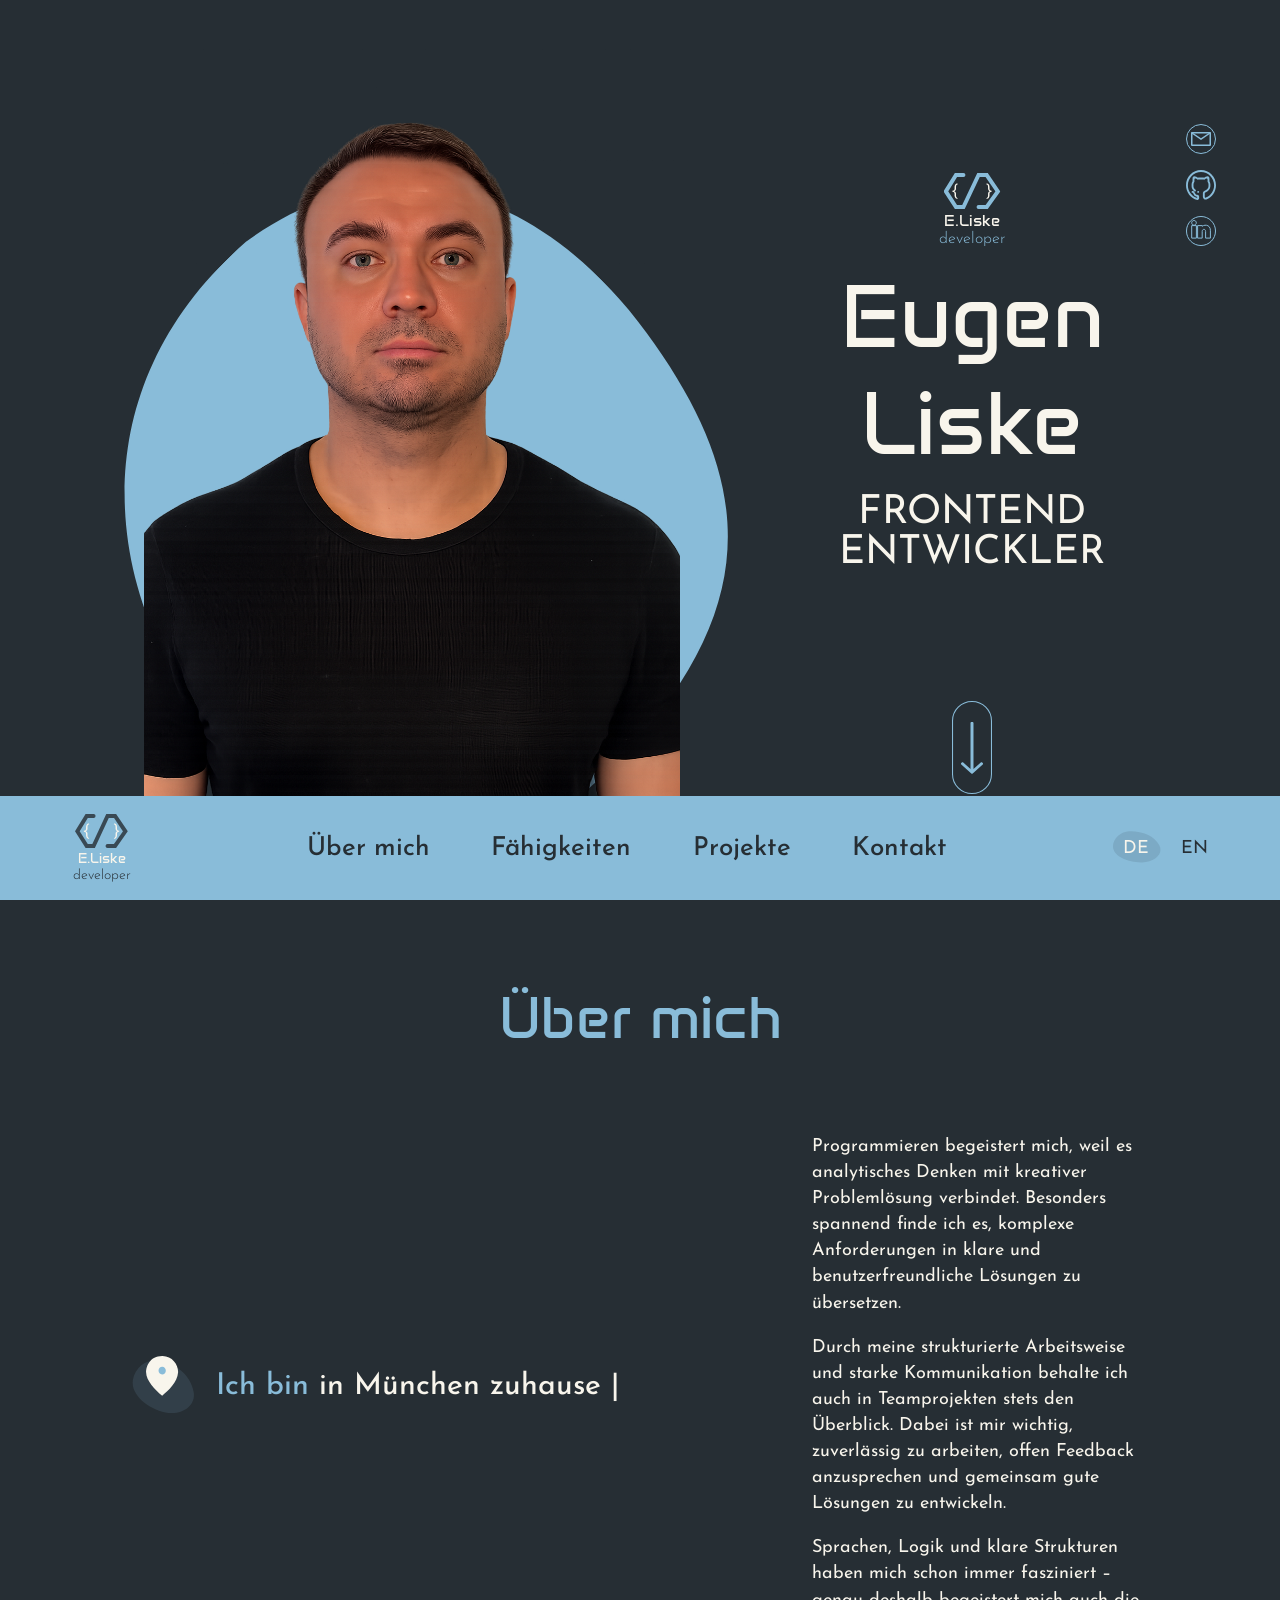
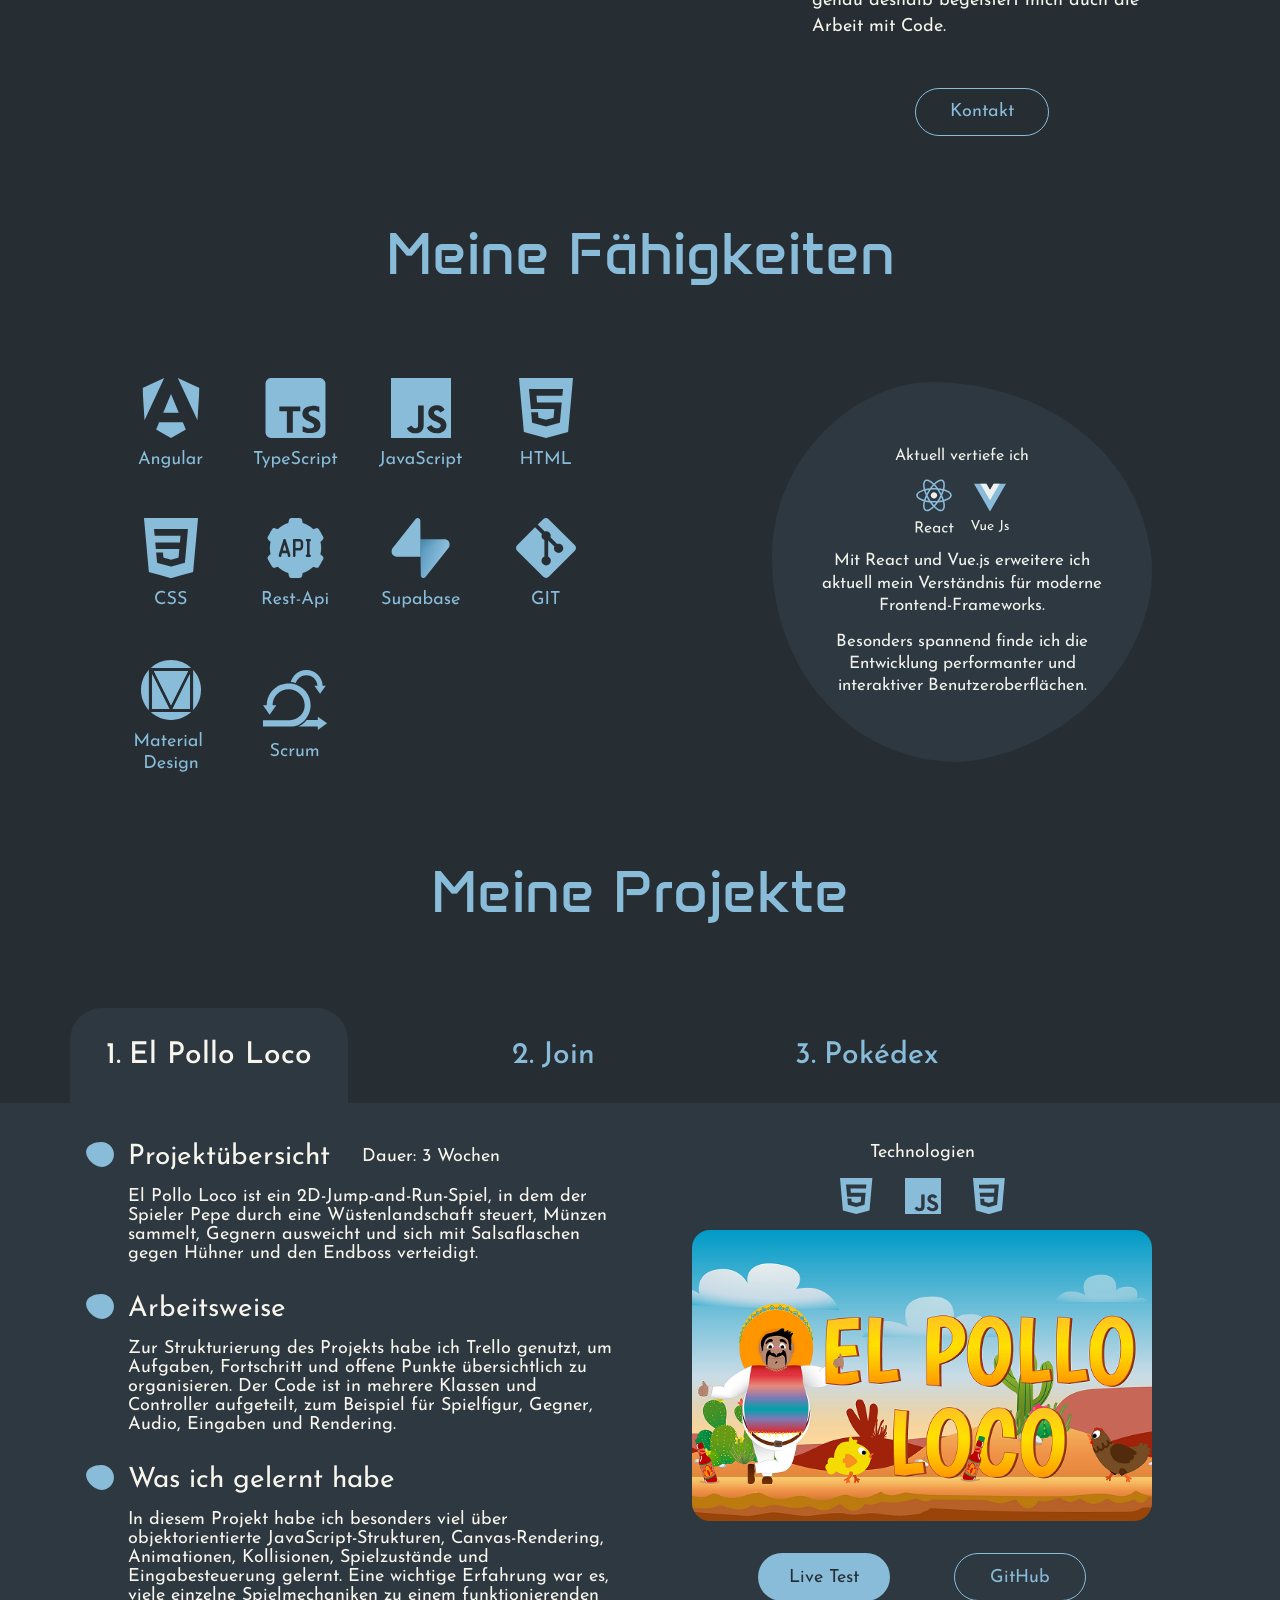
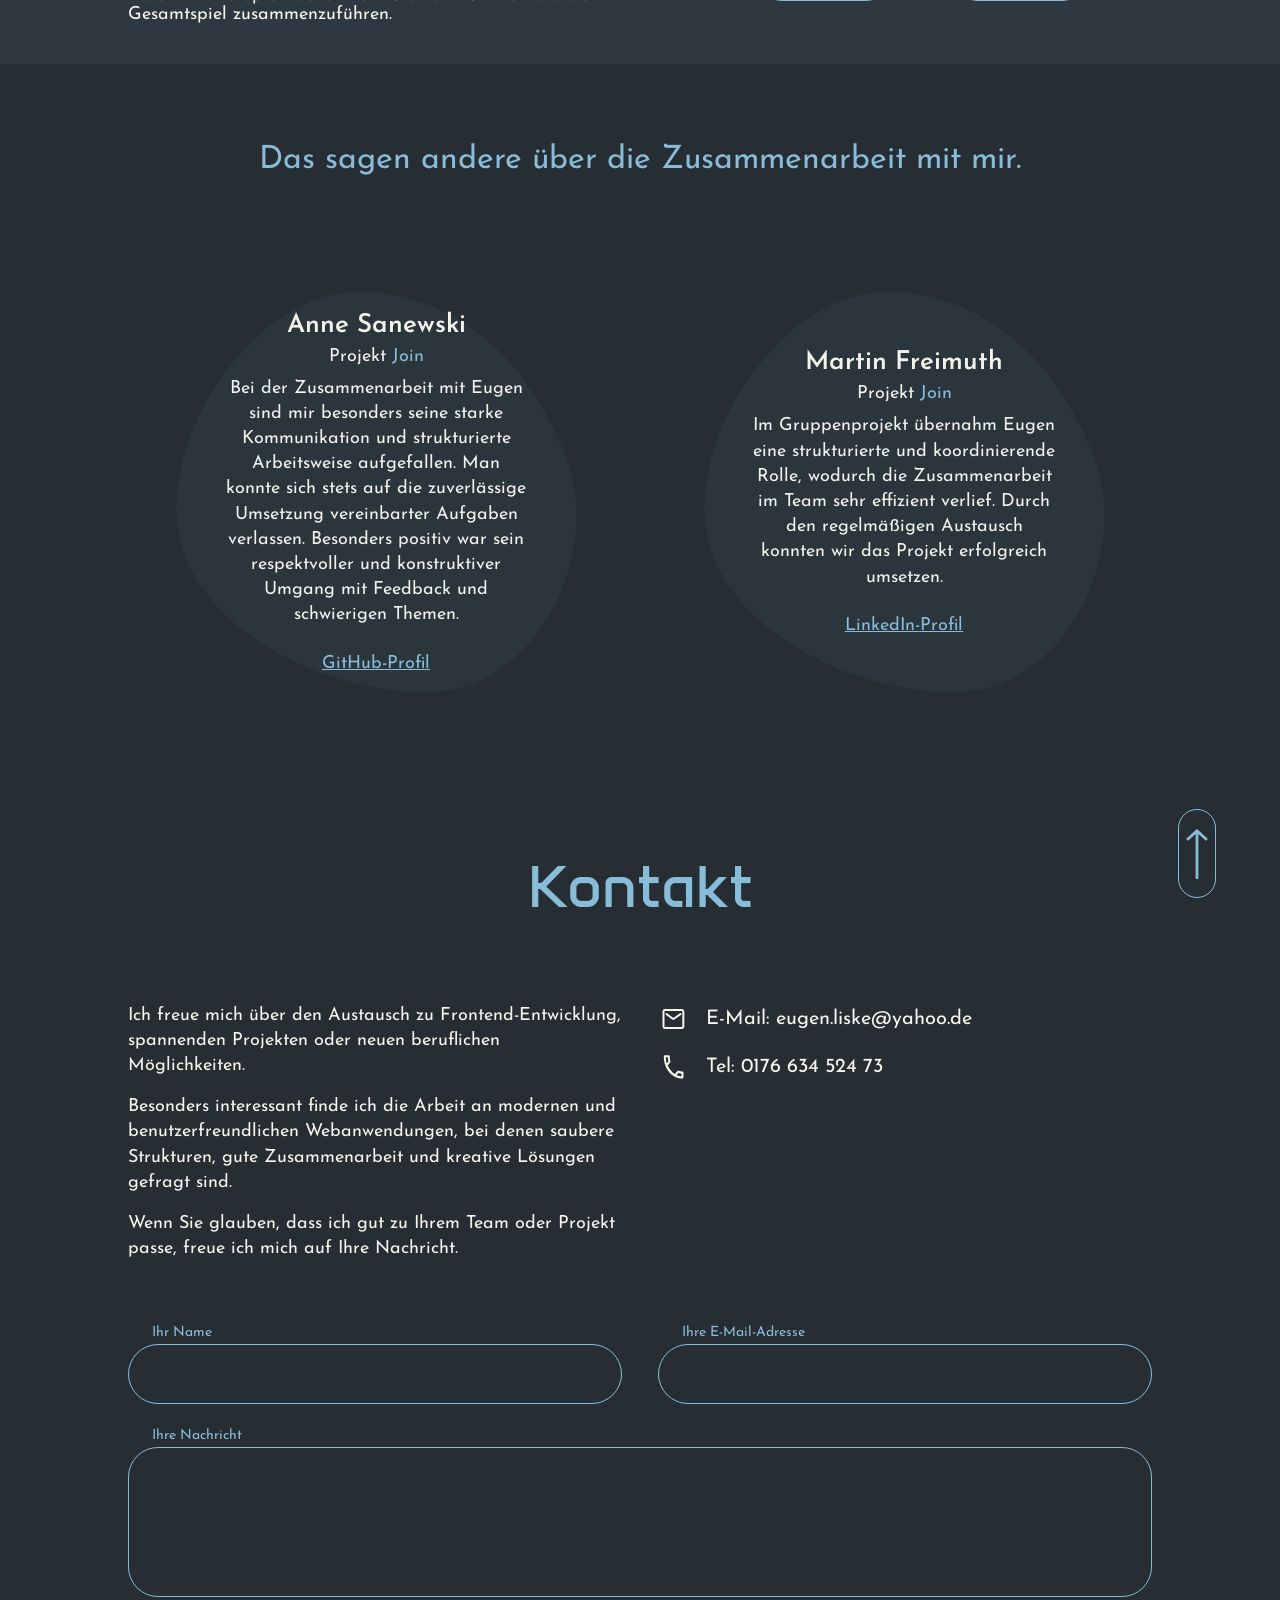
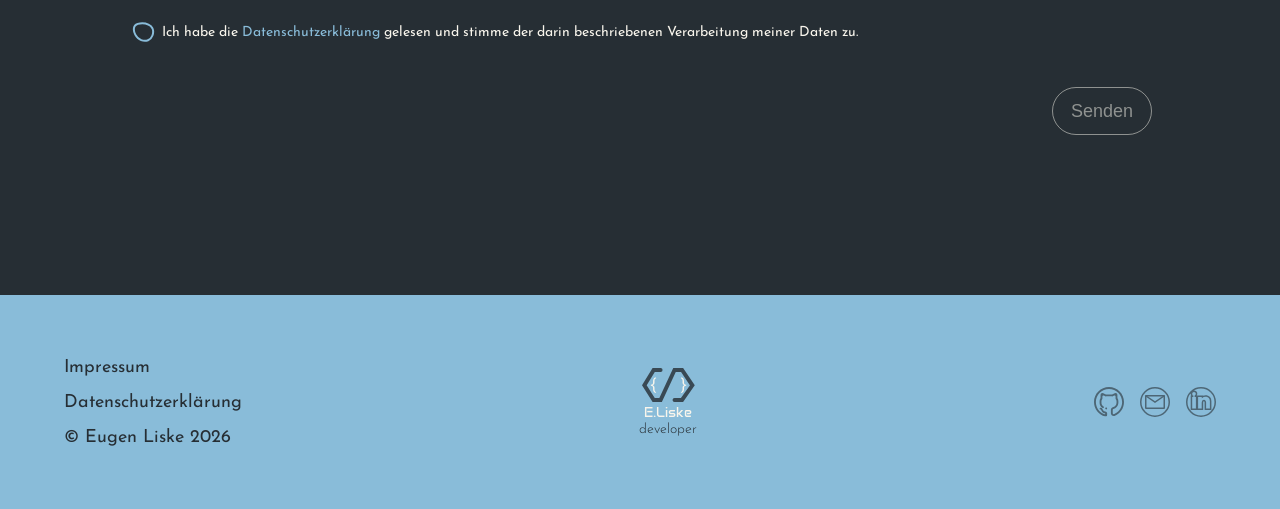
==== commit d482eb2e: "privacy policy and send_mail php added" ====
--- a/index.html
+++ b/index.html
@@ -9,7 +9,7 @@
     <link rel="stylesheet" href="./styles/standard.css" />
     <link rel="stylesheet" href="./styles/fonts.css" />
     <link rel="stylesheet" href="./styles/variables.css" />
-    <link rel="stylesheet" href="style.css" />
+    <link rel="stylesheet" href="./style.css" />
     <link rel="stylesheet" href="./styles/hero_section.css" />
     <link rel="stylesheet" href="./styles/why_me_section.css" />
     <link rel="stylesheet" href="./styles/my_skills_section.css" />
@@ -540,7 +540,8 @@
           </div>
 
           <form
-            action=""
+            action="./send_mail.php"
+            method="POST"
             class="contact-form"
             onsubmit="checkFormAndSend(event)"
             novalidate
@@ -564,6 +565,7 @@
                     type="text"
                     class="input-field"
                     id="name-input-field"
+                    name="name"
                   />
                   <img
                     id="name-check-icon"
@@ -592,6 +594,7 @@
                     type="email"
                     class="input-field"
                     id="email-input-field"
+                    name="email"
                   />
                   <img
                     id="email-check-icon"
@@ -699,6 +702,7 @@
       <div class="footer-content">
           <div class="legal-notice-and-name-wrapper">
             <a href="./pages/legal_notice.html" data-i18n="footerLegalNotice">Impressum</a>
+            <a href="./pages/privacy_policy.html" data-i18n="footerPrivacyPolicy">Datenschutzerklärung</a>
             <span>© Eugen Liske 2026</span>
           </div>
 
--- a/styles/fonts.css
+++ b/styles/fonts.css
@@ -136,6 +136,7 @@
 body {
     font-family: 'Josefin Sans';
     color: var(--secondary-color);
+    font-size: 16px;
 }
 
 h1 {
--- a/styles/my_skills_section.css
+++ b/styles/my_skills_section.css
@@ -62,7 +62,7 @@
 .current-learning-headline {
     max-width: 300px;
 
-    font-size: 17px;
+    font-size: 16px;
     font-weight: 400;
     text-align: center;
     line-height: 1.25;
--- a/styles/contact_section.css
+++ b/styles/contact_section.css
@@ -180,6 +180,7 @@
 
     font-size: 18px;
     font-weight: 400;
+    font-family: inherit;
     color: var(--input-text-color);
 }
 
@@ -233,6 +234,7 @@
 
     font-size: 18px;
     font-weight: 400;
+    font-family: inherit;
     color: var(--input-text-color);
 }
 
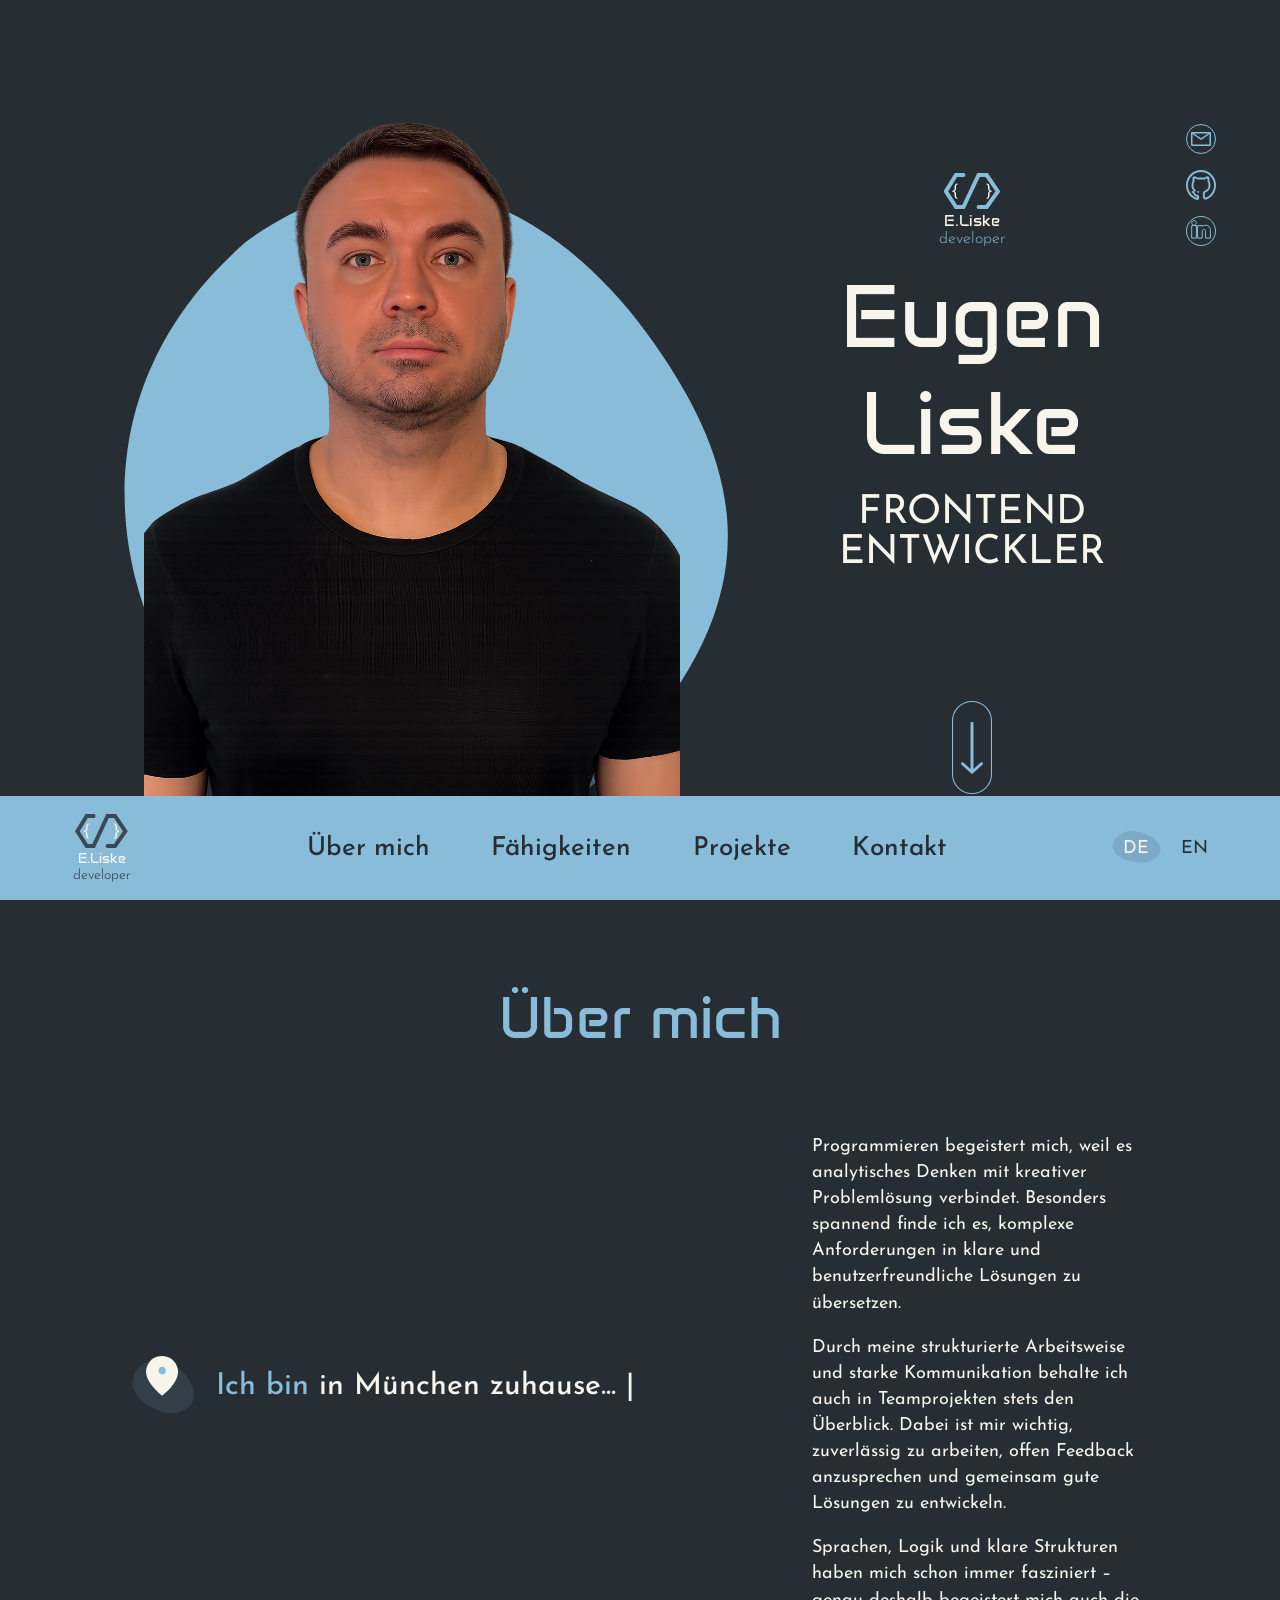
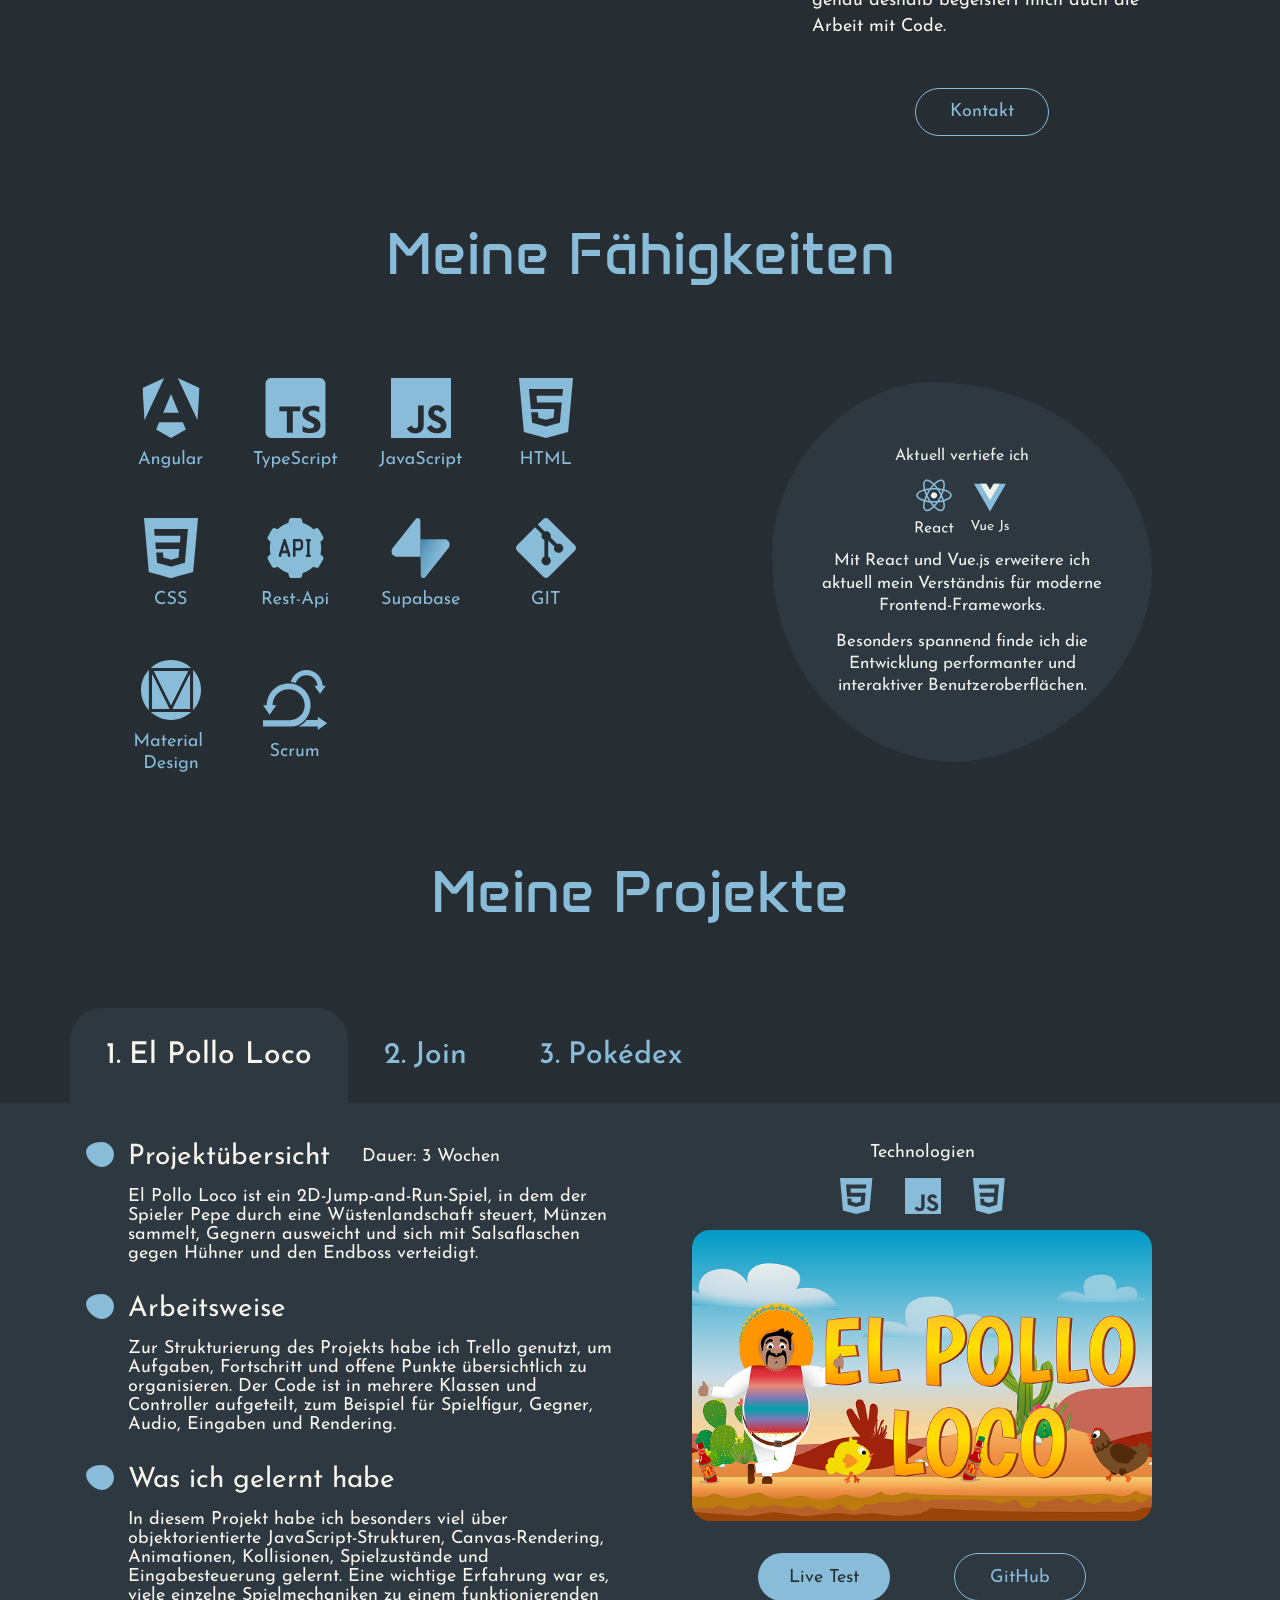
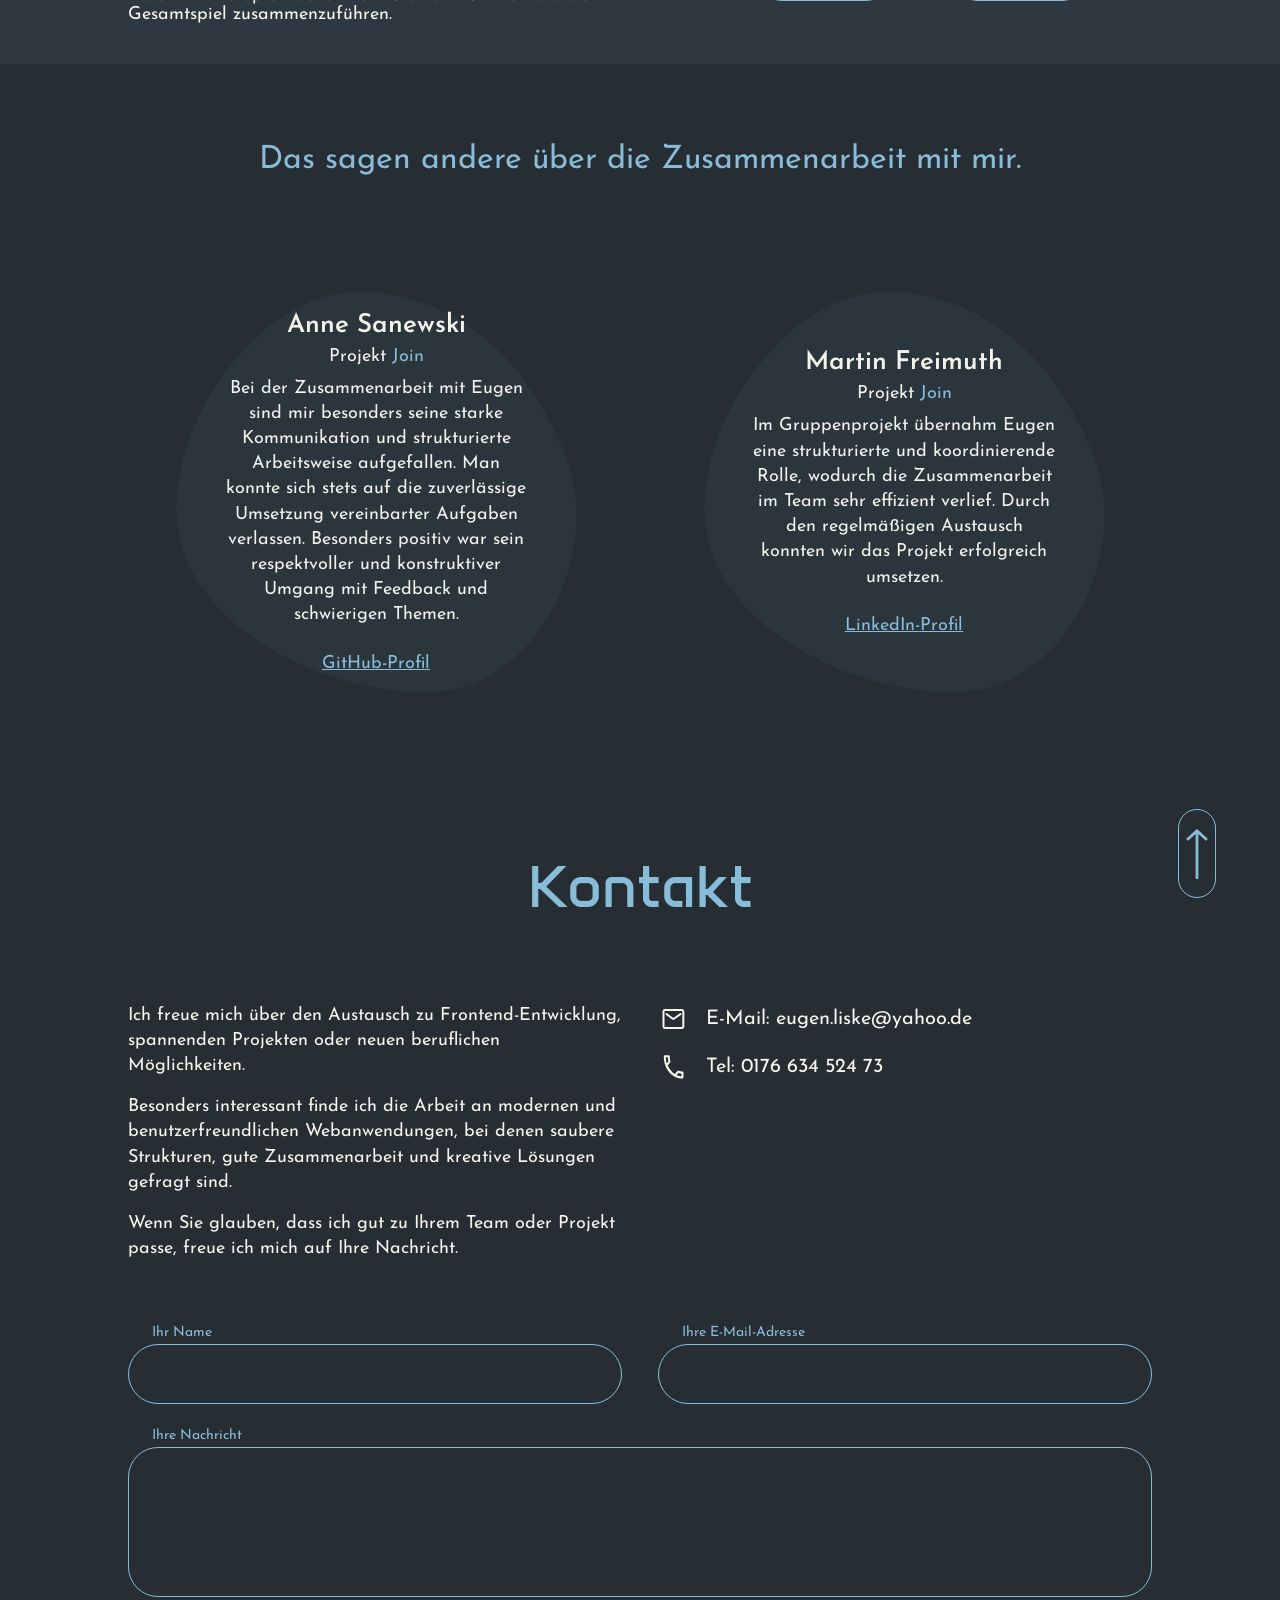
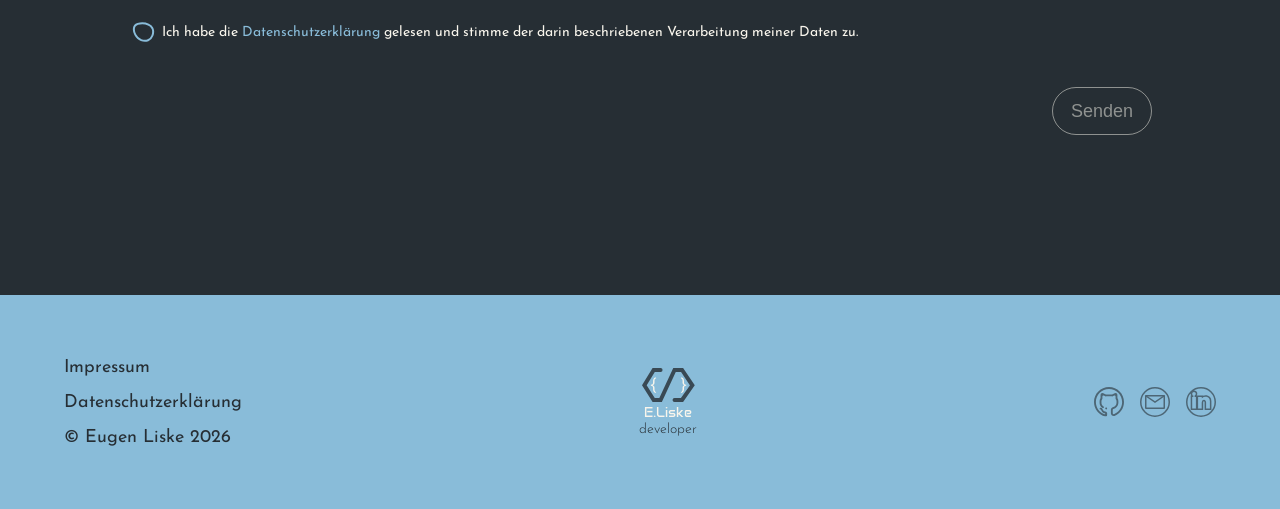
==== commit 5c0b48ad: "title translations for sub pages and own project preview pictures added" ====
--- a/index.html
+++ b/index.html
@@ -386,15 +386,19 @@
               </div>
 
               <div class="live-test-buttons-wrapper">
-                <a class="live-test-button" href="" data-i18n="projectLiveTestButton">Live Test</a>
+                <a
+                  id="projectLiveTestID"
+                  class="live-test-button"
+                  href="https://el-pollo-loco.eugen-liske.de/"
+                  target="_blank"
+                >Live Test</a>
+
                 <a
                   id="githubLinkID"
                   class="github-button"
-                  data-i18n="projectGithubButton"
+                  href="https://github.com/EugenLiske/el_pollo_loco.git"
                   target="_blank"
-                  href="https://github.com/EugenLiske/el_pollo_loco.git"
-                  >GitHub</a
-                >
+                >GitHub</a>
               </div>
             </div>
           </div>
--- a/style.css
+++ b/style.css
@@ -82,7 +82,7 @@
 }
 
 .project-navigation-wrapper {
-    gap: 128px;
+    gap: 0px;
     padding-left: calc(128px - 58px);
 }
 
--- a/styles/contact_section.css
+++ b/styles/contact_section.css
@@ -185,14 +185,11 @@
 }
 
 .input-check-icon {
+    display: none;
     position: absolute;
     top: 50%;
     right: 12px;
     transform: translateY(-50%);
-}
-
-.input-check-icon.deactivated {
-    display: none;
 }
 
 .input-check-icon.activated {
@@ -243,13 +240,10 @@
 }
 
 .message-check-icon {
+    display: none;
     position: absolute;
     top: 24px;
     right: 12px;
-}
-
-.message-check-icon.deactivated {
-    display: none;
 }
 
 .message-check-icon.activated {
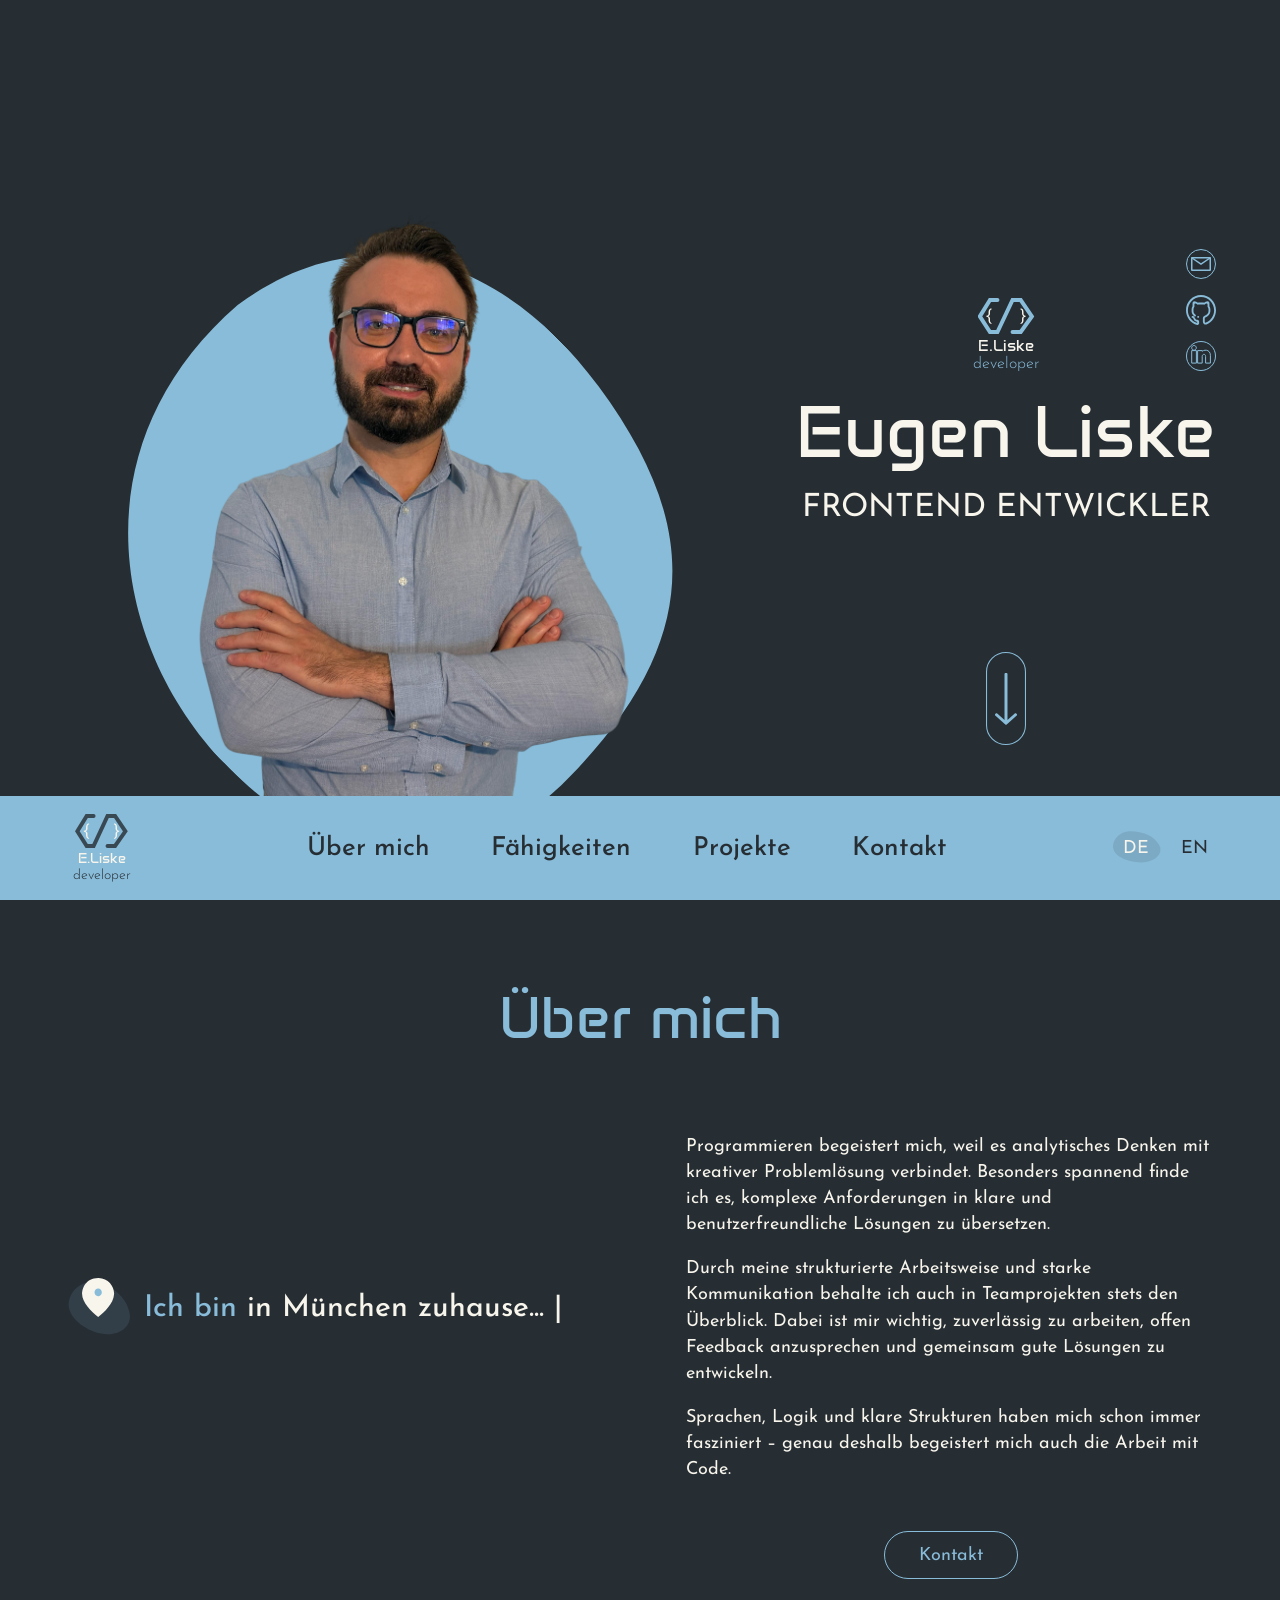
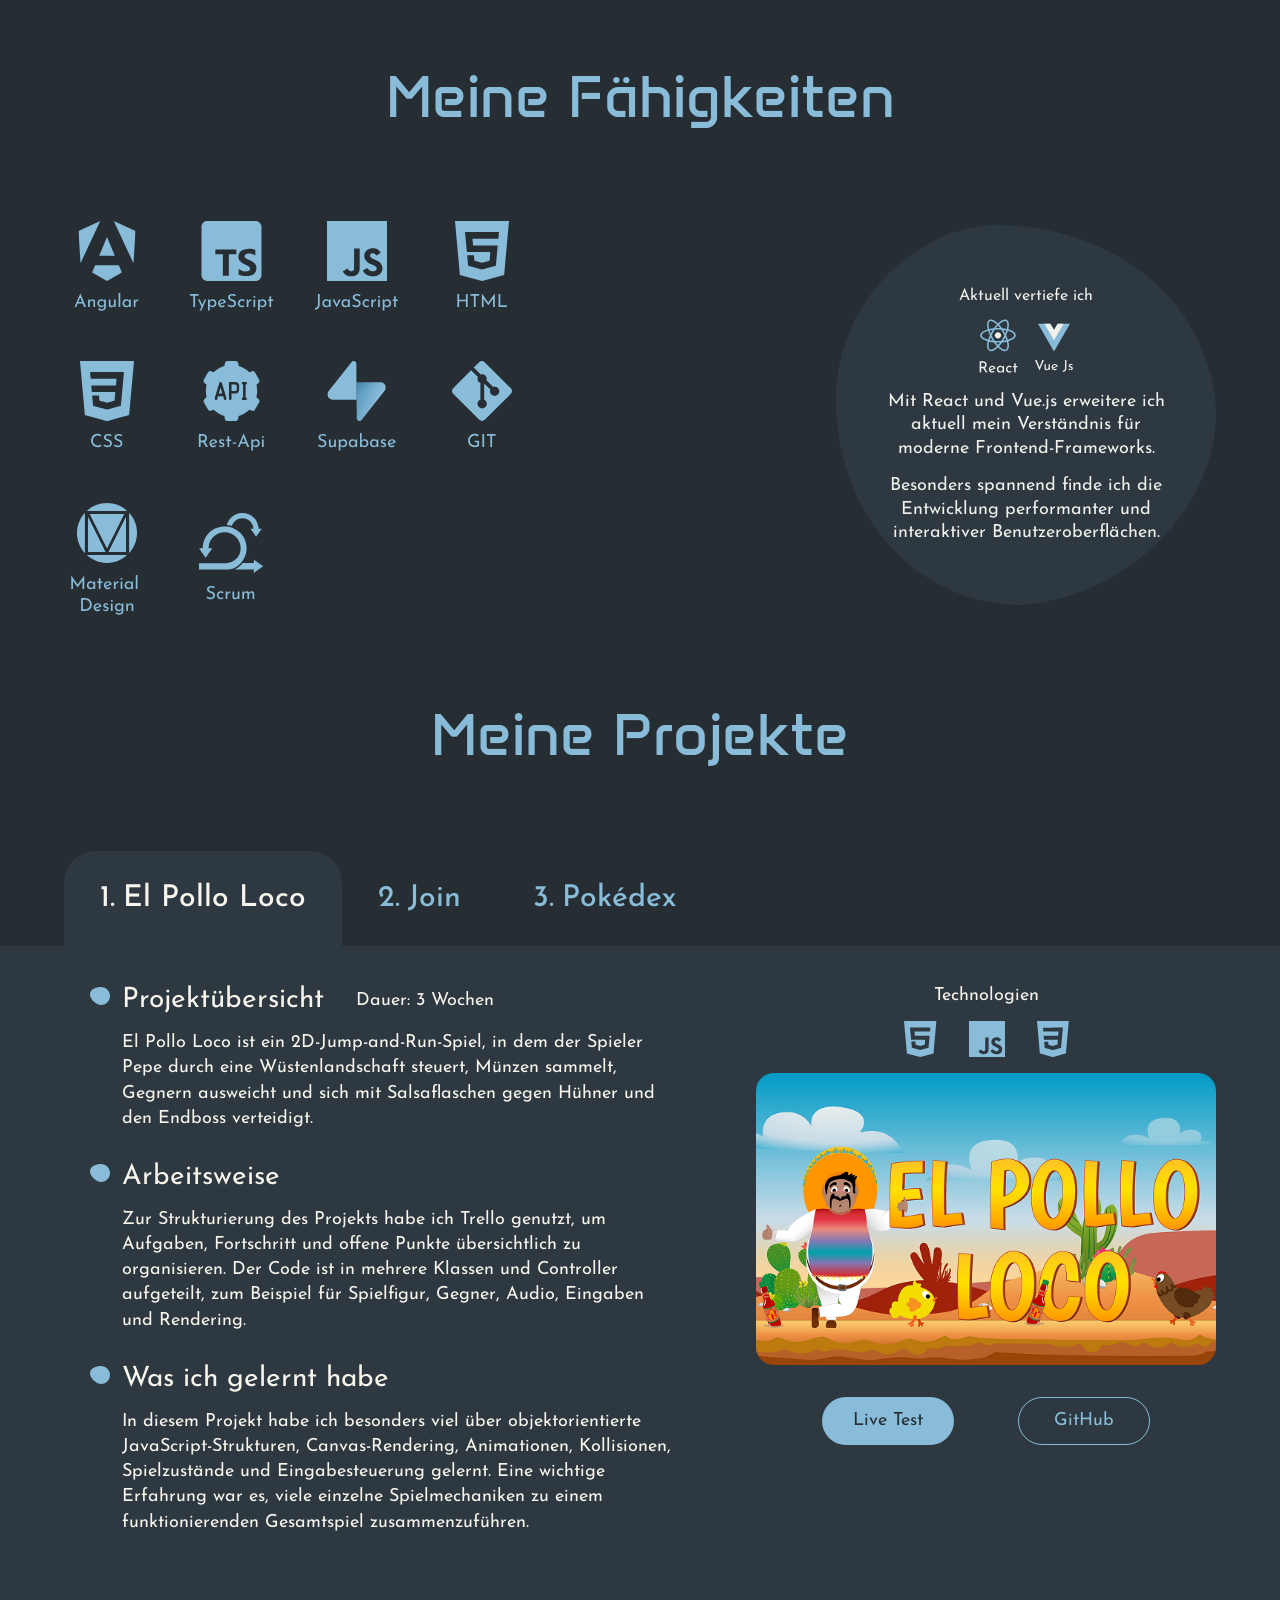
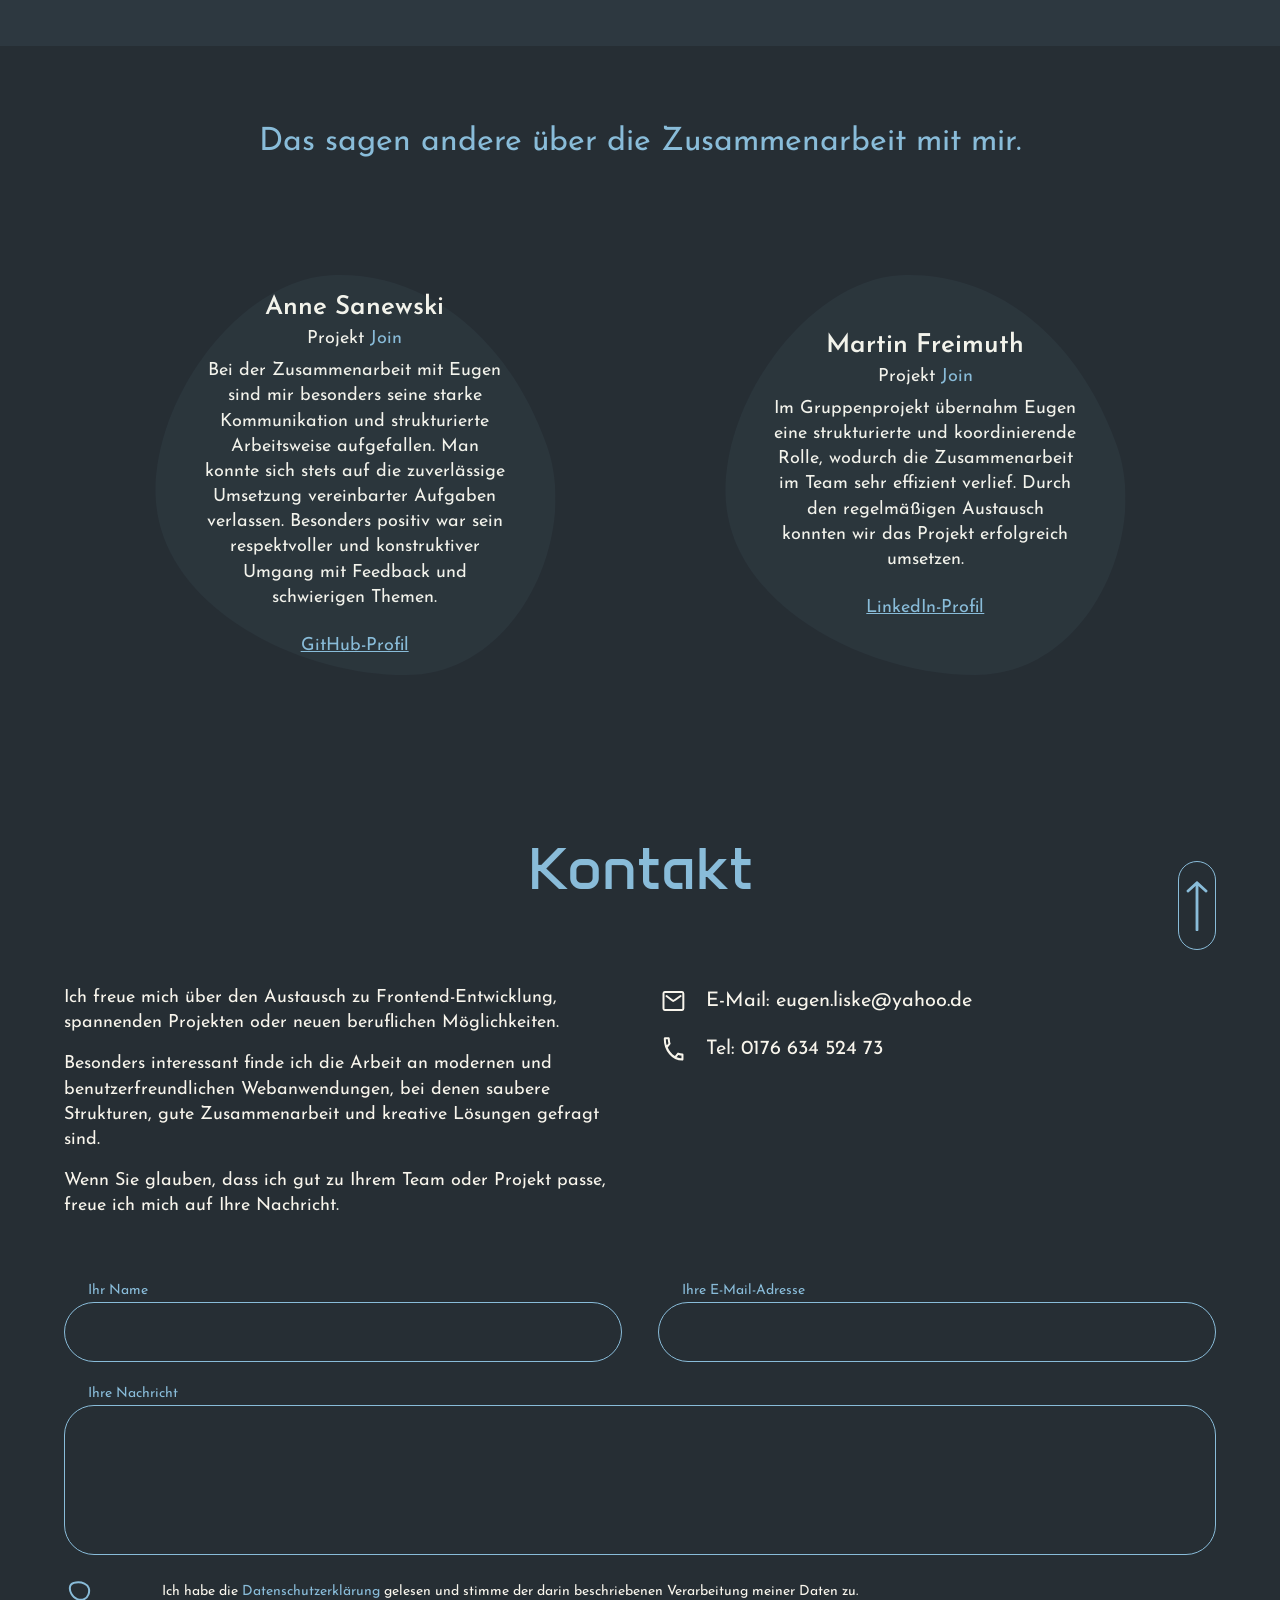
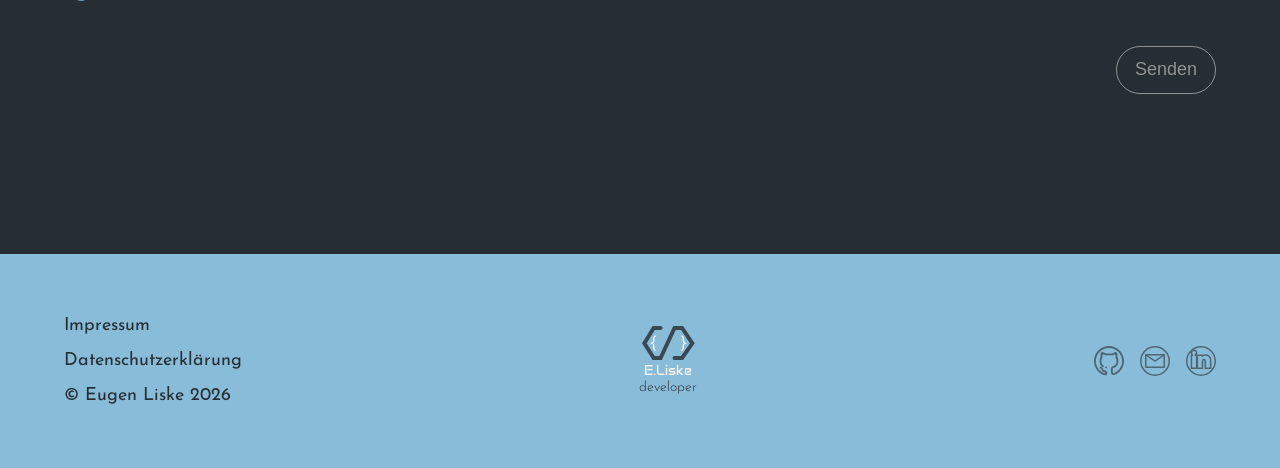
==== commit 9c67c3bf: "tablet/smaller desktop responsiveness implemented" ====
--- a/index.html
+++ b/index.html
@@ -17,6 +17,7 @@
     <link rel="stylesheet" href="./styles/reference_section.css" />
     <link rel="stylesheet" href="./styles/contact_section.css" />
     <link rel="stylesheet" href="./styles/footer.css">
+    <link rel="stylesheet" href="./styles/responsiveness.css">
   </head>
   <body>
     <section class="hero-section" id="hero-section-ID">
@@ -32,7 +33,7 @@
           />
           <img
             class="hero-img"
-            src="./assets/img/hero_section_picture_chatgpt_test.png"
+            src="./assets/img/hero_img.png"
             alt="picture-of-eugen-liske"
           />
         </div>
@@ -473,16 +474,18 @@
       </section>
 
       <section class="contact-section" id="contact-section-ID">
-        <a href="#hero-section-ID" class="nav-arrow-up-position-wrapper">
-          <div class="nav-arrow-up-img-wrapper">
-            <img class="nav-arrow-up-default" src="./assets/icons/contact_section/contact_section_arrow_up_icon_default.svg" alt="contact_section_arrow_up_icon_default">
-            <img class="nav-arrow-up-hover" src="./assets/icons/contact_section/contact_section_arrow_up_icon_hover.svg" alt="contact_section_arrow_up_icon_hover">
-          </div>
-        </a>
 
         <h2 data-i18n="contactHeadline">Kontakt</h2>
 
         <div class="contact-content">
+
+          <a href="#hero-section-ID" class="nav-arrow-up-position-wrapper">
+            <div class="nav-arrow-up-img-wrapper">
+              <img class="nav-arrow-up-default" src="./assets/icons/contact_section/contact_section_arrow_up_icon_default.svg" alt="contact_section_arrow_up_icon_default">
+              <img class="nav-arrow-up-hover" src="./assets/icons/contact_section/contact_section_arrow_up_icon_hover.svg" alt="contact_section_arrow_up_icon_hover">
+            </div>
+          </a>
+
           <div class="contact-upper-part">
             <div class="contact-intro-text">
               <p data-i18n="contactIntroTextOne">
--- a/styles/fonts.css
+++ b/styles/fonts.css
@@ -131,35 +131,4 @@
   font-style: italic;
   font-weight: 700;
   src: url('../assets/fonts/josefin-sans-v34-latin/josefin-sans-v34-latin-700italic.woff2') format('woff2'); /* Chrome 36+, Opera 23+, Firefox 39+, Safari 12+, iOS 10+ */
-}
-
-body {
-    font-family: 'Josefin Sans';
-    color: var(--secondary-color);
-    font-size: 16px;
-}
-
-h1 {
-    font-family: 'Anta';
-    font-size: 88px;
-    font-weight: 400;
-    text-align: center;
-}
-
-.hero-section h2 {
-    font-size: 40px;
-    font-weight: 400;
-    text-align: center;
-}
-
-.why-me-section h2,
-.my-skills-section h2,
-.my-projects-section h2,
-.contact-section h2 {
-    font-family: 'Anta';
-    font-size: 60px;
-    color: var(--primary-color);
-    font-weight: 400;
-    text-align: center;
-    padding-bottom: 80px;
 }
--- a/style.css
+++ b/style.css
@@ -26,29 +26,30 @@
     max-width: 1440px;
     margin: 0 auto;
     width: 100%;
-    padding-inline: 128px;
+    padding-inline: 96px;
+}
+
+.project-inner-content-wrapper {
+    padding-block: 40px;
+
+    display: flex;
+    align-items: start;
+    gap: 80px;
 }
 
 .project-navigation-wrapper {
     display: flex;
-    gap: 128px;
 
     max-width: 1440px;
+    width: 100%;
     margin: 0 auto;
-    width: 100%;
-    padding-inline: 128px;
+
+    gap: 0;
+
+    padding-right: 128px;
+
+    /* Ausgleich für die Projektnummerierung links */
     padding-left: calc(128px - 58px);
-}
-
-.project-inner-content-wrapper {
-    max-width: 1440px;
-    margin: 0 auto;
-    width: 100%;
-    padding: 40px 128px;
-
-    display: flex;
-    align-items: start;
-    gap: 80px;
 }
 
 /*----- section spacing -----*/
@@ -81,20 +82,43 @@
     gap: 64px;
 }
 
-.project-navigation-wrapper {
-    gap: 0px;
-    padding-left: calc(128px - 58px);
-}
-
-.project-inner-content-wrapper {
-    padding-block: 40px;
-    gap: 80px;
-}
-
 .references-content {
     gap: 80px;
 }
 
 .contact-content {
     gap: 64px;
+}
+
+/*----- global fonts -----*/
+
+body {
+    font-family: 'Josefin Sans';
+    color: var(--secondary-color);
+    font-size: 18px;
+}
+
+h1 {
+    font-family: 'Anta';
+    font-size: 88px;
+    font-weight: 400;
+    text-align: center;
+}
+
+.hero-section h2 {
+    font-size: 40px;
+    font-weight: 400;
+    text-align: center;
+}
+
+.why-me-section h2,
+.my-skills-section h2,
+.my-projects-section h2,
+.contact-section h2 {
+    font-family: 'Anta';
+    font-size: 60px;
+    color: var(--primary-color);
+    font-weight: 400;
+    text-align: center;
+    padding-bottom: 80px;
 }
--- a/styles/hero_section.css
+++ b/styles/hero_section.css
@@ -18,7 +18,7 @@
 
 .hero-img-wrapper {
     position: relative;
-    flex: 0 0 664px;
+    width: 664px;
     height: 720px;
 }
 
@@ -26,7 +26,7 @@
 .bg-shape-hover {
     z-index: 1;
     width: 594px;
-    height: auto;
+    height: 710px;
     transform: rotate(-45deg);
 
     position: absolute;
@@ -50,18 +50,16 @@
 
 .hero-img {
     z-index: 2;
-    width: 536px;
+    width: 560px;
     height: auto;
-
-    position: absolute;
-    left: 80px;
-    top: -84px;
+    position: absolute;
+    left: 76px;
+    top: 66px;
 }
 
 /* right side of the hero section */
 
 .hero-information-wrapper {
-    /* flex: 1; */
     position: relative;
     display: flex;
     flex-direction: column;
--- a/styles/my_skills_section.css
+++ b/styles/my_skills_section.css
@@ -88,7 +88,7 @@
 }
 
 .current-learning-text p {
-    font-size: 17px;
+    font-size: 18px;
     font-weight: 400;
     text-align: center;
     line-height: 1.3;
--- a/styles/my_projects_section.css
+++ b/styles/my_projects_section.css
@@ -60,11 +60,16 @@
     background-color: var(--project-bg-color);
 }
 
+.project-inner-content-wrapper {
+    height: 620px;
+}
+
 /* project information  - left side*/
 
 .project-information-wrapper {
     margin: 0;
     padding: 0;
+    padding-left: 36px;
 
     color: var(--secondary-color);
 
@@ -111,6 +116,10 @@
     font-weight: 400;
 }
 
+.project-info-single-bulletpoint p {
+    line-height: 1.4;
+}
+
 .project-info-bulletpoint-header {
     display: flex;
     align-items: center;
--- a/styles/contact_section.css
+++ b/styles/contact_section.css
@@ -5,8 +5,8 @@
 
 .nav-arrow-up-position-wrapper {
     position: absolute;
-    top: 40px;
-    right: 64px;
+    top: -124px;
+    right: 96px;
 
     width: 38px;
     height: 89px;
@@ -41,6 +41,7 @@
 }
 
 .contact-content {
+    position: relative;
     display: flex;
     flex-direction: column;
 }
--- a/styles/responsiveness.css
+++ b/styles/responsiveness.css
@@ -0,0 +1,817 @@
+@media (max-width: 1400px) {
+
+    /*----- hero section -----*/
+
+    h1 {
+        font-size: 72px;
+    }
+
+    .hero-section h2 {
+        font-size: 32px;
+    }
+
+    /*----- why me section -----*/
+
+    .why-me-content,
+    .my-skills-content,
+    .references-content,
+    .contact-content,
+    .project-navigation-wrapper,
+    .project-inner-content-wrapper {
+        padding-inline: 64px;
+    }
+
+    .why-me-content {
+        gap: 32px;
+    }
+
+    /*----- my projects section -----*/
+
+    .project-information-wrapper li::before {
+        left: -32px;
+        top: 0px;
+        width: 20px;
+        height: 20px;
+    }
+
+    .project-information-wrapper {
+        padding-left: 58px;
+    }
+
+    /*----- contact section -----*/
+
+    .nav-arrow-up-position-wrapper {
+        right: 64px;
+    }
+
+    /*----- legal notice page -----*/
+
+    .imprint-content {
+        padding-inline: 64px;
+    }
+
+    /*----- privacy policy page -----*/
+
+    .privacy-policy-content {
+        padding-inline: 64px;
+    }
+}
+
+@media (max-width: 1330px) {
+    .project-inner-content-wrapper {
+        height: 700px;
+    }
+}
+
+@media (max-width: 1300px) {
+
+    /*----- hero section -----*/
+
+    .hero-img-wrapper {
+        width: 600px;
+        height: min(calc(100dvh - 104px), 720px);
+    }
+
+    .bg-shape-default,
+    .bg-shape-hover {
+        width: 536px;
+        height: 640px;
+        top: 156px;
+        left: 60px;
+    }
+
+    .hero-img {
+        width: 504px;
+        left: 90px;
+        top: 132px;
+    }
+
+    .hero-information-wrapper {
+        transform: translateY(-26px);
+    }
+
+    /*----- why me section -----*/
+
+    .animated-information-wrapper {
+        gap: 8px;
+        flex: 0 0 590px;
+    }
+}
+
+@media (max-width: 1250px) {
+    .project-inner-content-wrapper {
+        height: 750px;
+        gap: 60px;
+    }
+}
+
+@media (max-width: 1200px) {
+
+    /*----- hero section -----*/
+
+    .hero-content,
+    .hero-section-sticky-header,
+    .footer-content {
+        padding-inline: 32px;
+    }
+
+    .hero-img-wrapper {
+        width: 540px;
+    }
+
+    .bg-shape-default,
+    .bg-shape-hover {
+        width: 482px;
+        height: 576px;
+        top: 190px;
+        left: 50px;
+    }
+
+    .hero-img {
+        width: 454px;
+        left: 80px;
+        top: 190px;
+    }
+
+    .hero-information-wrapper {
+        transform: translateY(10px);
+    }
+
+    .nav-arrow-position-wrapper {
+        top: calc(100% + 96px);
+    }
+
+    /*----- why me section -----*/
+
+    .animated-information-wrapper {
+        flex: 0 0 540px;
+    }
+
+    .animated-info-text {
+        font-size: 26px;
+    }
+
+    /*----- my projects section -----*/
+
+    .project-inner-content-wrapper {
+        height: 800px;
+    }
+}
+
+@media (max-width: 1150px) {
+
+    /*----- why me section -----*/
+
+    .why-me-content {
+        gap: 8px;
+    }
+
+    /*----- my projects section -----*/
+
+    .project-preview-img {
+        width: 400px;
+    }
+}
+
+@media (max-width: 1100px) {
+
+    /*----- hero section -----*/
+
+    h1 {
+        font-size: 64px;
+    }
+
+    .hero-section h2 {
+        font-size: 28px;
+    }
+
+    /*----- why me section -----*/
+
+    .why-me-section h2,
+    .my-skills-section h2,
+    .my-projects-section h2,
+    .contact-section h2 {
+        font-size: 48px;
+    }
+
+    .why-me-content,
+    .my-skills-content,
+    .references-content,
+    .contact-content,
+    .project-navigation-wrapper,
+    .project-inner-content-wrapper {
+        padding-inline: 48px;
+    }
+
+    /*----- legal notice page -----*/
+
+    .imprint-content {
+        padding-inline: 48px;
+    }
+
+    /*----- privacy policy page -----*/
+
+    .privacy-policy-content {
+        padding-inline: 48px;
+    }
+}
+
+@media (max-width: 1060px) {
+
+    /*----- why me section -----*/
+
+    .animated-info-icon {
+        width: 60px;
+    }
+
+    .animated-info-text {
+        font-size: 20px;
+    }
+
+    .animated-information-wrapper {
+        flex: 0 0 410px;
+    }
+}
+
+@media (max-width: 1050px) {
+
+    /*----- my projects section -----*/
+
+    .project-inner-content-wrapper {
+        height: 850px;
+    }
+}
+
+@media (max-width: 1030px) {
+
+    /*----- hero section -----*/
+
+    .bg-shape-default,
+    .bg-shape-hover {
+        left: 28px;
+    }
+
+    .hero-img {
+        left: 52px;
+    }
+
+    /*----- contact section -----*/
+
+    .contact-upper-part {
+        column-gap: 48px;
+    }
+
+    .name-email-wrapper {
+        gap: 48px;
+    }
+}
+
+@media (max-width: 1000px) {
+
+    /*----- hero section -----*/
+
+    .hero-img-wrapper {
+        width: 486px;
+    }
+
+    .bg-shape-default,
+    .bg-shape-hover {
+        width: 434px; 
+        height: 518px;
+        top: 256px;
+        left: 30px;
+    }
+
+    .hero-img {
+        width: 408px; 
+        left: 56px;
+        top: 244px;
+    }
+
+    .hero-information-wrapper {
+        transform: translateY(44px);
+    }
+
+    .nav-arrow-position-wrapper {
+        top: calc(100% + 70px);
+    }
+
+    /*----- header -----*/
+
+    .nav-link {
+        font-size: 24px;
+        padding: 8px 8px;
+    }
+
+    /*----- why me section -----*/
+
+    .personal-information {
+        font-size: 16px;
+    }
+
+    /*----- my skills -----*/
+
+    .skills-overview {
+        grid-template-columns: repeat(3, 1fr);
+        gap: 26px;
+    }
+
+    .my-skills-content {
+        justify-content: center;
+        gap: 80px;
+    }
+
+    .current-learning-text p {
+        font-size: 16px;
+    }
+
+    /*----- my projects section -----*/
+
+    .project-info-bulletpoint-header {
+        gap: 16px;
+    }
+
+    .project-info-single-bulletpoint h3 {
+        font-size: 24px;
+    }
+
+    .project-info-single-bulletpoint span, .project-info-single-bulletpoint p {
+        font-size: 16px;
+    }
+
+    /*----- reference section -----*/
+
+    .single-reference-wrapper {
+        font-size: 16px;
+    }
+
+    .references-content {
+        gap: 24px;
+    }
+
+    /*----- contact section -----*/
+
+    .contact-intro-text p {
+        font-size: 16px;
+    }
+
+    .single-link-wrapper span {
+        font-size: 16px;
+    }
+
+    /*----- footer -----*/
+
+    .legal-notice-and-name-wrapper {
+        font-size: 16px;
+    }
+
+    /*----- legal notice page -----*/
+
+    .imprint-content p,
+    .imprint-content span {
+        font-size: 16px;
+    }
+
+    /*----- privacy policy page -----*/
+
+    .privacy-policy-content p,
+    .privacy-policy-content span,
+    .privacy-policy-content ul {
+        font-size: 16px;
+    }
+}
+
+@media (max-width: 950px) {
+
+    /*----- hero section -----*/
+
+    h1 {
+        font-size: 50px;
+    }
+
+    .hero-section h2 {
+        font-size: 24px;
+    }
+
+    .bg-shape-default,
+    .bg-shape-hover {
+        width: 434px; 
+        height: 518px;
+        top: 256px;
+        left: 30px;
+    }
+
+    .hero-img {
+        width: 408px; 
+        left: 56px;
+        top: 244px;
+    }
+
+    /*----- header -----*/
+
+    .nav-link-wrapper {
+        width: 600px
+    }
+
+    /*----- why me section -----*/
+
+    .why-me-section h2,
+    .my-skills-section h2,
+    .my-projects-section h2,
+    .contact-section h2 {
+        font-size: 40px;
+        padding-bottom: 60px;
+    }
+    
+    .why-me-content,
+    .my-skills-content,
+    .references-content,
+    .contact-content,
+    .project-navigation-wrapper,
+    .project-inner-content-wrapper {
+        padding-inline: 32px;
+    }
+
+    .why-me-section,
+    .contact-section {
+        padding-top: 60px;
+    }
+
+    .why-me-section {
+        padding-bottom: 30px;
+    }
+
+    /*----- my skills section -----*/
+
+    .my-skills-section {
+        padding-top: 30px;
+        padding-bottom: 30px;
+    }
+
+    /*----- my projects section -----*/
+
+    .my-projects-section {
+        padding-top: 30px;
+        padding-bottom: 30px;
+    }
+
+    .project-info-bulletpoint-header {
+        gap: 8px;
+    }
+
+    .project-info-single-bulletpoint h3 {
+        font-size: 20px;
+    }
+
+    .project-inner-content-wrapper {
+        height: 780px;
+        gap: 32px;
+    }
+
+    /*----- reference section -----*/
+
+    .references-section {
+        padding-top: 30px;
+        padding-bottom: 30px;
+    }
+
+    .references-intro-text {
+        padding-bottom: 60px;
+    }
+
+    .single-reference-wrapper {
+        padding: 16px 16px;
+        gap: 2px;
+    }
+
+    .reference-card-header h2  {
+        font-size: 20px;
+    }
+
+    /*----- legal notice page -----*/
+
+    .imprint-content h1 {
+        font-size: 40px;
+        margin-bottom: 48px;
+    }
+
+    /*----- privacy policy page -----*/
+
+    .privacy-policy-content h1 {
+        font-size: 40px;
+        margin-bottom: 48px;
+    }
+}
+
+@media (max-width: 900px) {
+
+    /*----- hero section -----*/
+
+    .bg-shape-default,
+    .bg-shape-hover {
+        left: 14px;
+    }
+
+    .hero-img {
+        left: 38px;
+    }
+
+    /*----- header -----*/
+
+    .nav-link-wrapper {
+        width: 580px
+    }
+
+    /*----- my skills section -----*/
+
+    .skills-overview {
+        grid-template-columns: repeat(3, 1fr);
+        gap: 22px;
+    }
+
+    .my-skills-content {
+        gap: 32px;
+    }
+
+    /*----- my project section -----*/
+
+    .project-preview-img {
+        width: 360px;
+    }
+
+    /*----- reference section -----*/
+
+    .reference-bg-shape-default, .reference-bg-shape-hover {
+        width: 350px;
+        height: auto;
+    }
+
+    .references-intro-text {
+        font-size: 28px;
+    }
+
+    /*----- contact section -----*/
+
+    .contact-upper-part {
+        column-gap: 32px;
+    }
+
+    .name-email-wrapper {
+        gap: 32px;
+    }
+}
+
+@media (max-width: 850px) {
+
+    /*----- header -----*/
+
+    .nav-link-wrapper {
+        width: 550px
+    }
+
+    .nav-translate-function {
+        gap: 8px;
+    }
+
+    /*----- why me section -----*/
+
+    .animated-info-icon {
+        width: 48px;
+    }
+
+    .animated-info-text {
+        font-size: 18px;
+    }
+
+    .animated-information-wrapper {
+        flex: 0 0 360px;
+    }
+
+    /*----- my project section -----*/
+
+    .project-info-single-bulletpoint h3 {
+        font-size: 16px;
+    }
+
+    .project-information-wrapper li::before {
+        left: -32px;
+        top: -4px;
+        width: 20px;
+        height: 20px;
+    }
+
+    .project-nav-item {
+        font-size: 28px;
+    }
+
+    .project-inner-content-wrapper {
+        height: 800px;
+    }
+
+    .project-info-single-bulletpoint span {
+        font-size: 14px;
+    }
+
+    /*----- reference section -----*/
+
+    .reference-bg-shape-default, .reference-bg-shape-hover {
+        width: 320px;
+        height: auto;
+    }
+
+    .reference-card-header {
+        gap: 4px;
+    }
+
+    .single-reference-wrapper a {
+        padding-top: 8px;
+    }
+
+    .single-reference-wrapper {
+        font-size: 14px;
+    }
+}
+
+@media (max-width: 830px) {
+
+    /*----- hero section -----*/
+
+    h1 {
+        line-height: 1;
+    }
+
+    .nav-arrow-position-wrapper {
+        top: calc(100% + 24px);
+    }
+
+    .hero-information-wrapper {
+        transform: translateY(84px);
+    }
+}
+
+@media (max-width: 810px) {
+
+     /*----- my project section -----*/
+
+    .project-inner-content-wrapper {
+        height: 820px;
+    }
+}
+
+@media (max-width: 800px) {
+
+    /*----- hero section -----*/
+
+    .bg-shape-default,
+    .bg-shape-hover {
+        width: 390px;
+        height: 466px;
+        top: 296px;
+        left: -2px;
+    }
+
+    .hero-img {
+        width: 366px;
+        left: 20px;
+        top: 294px;
+    }
+
+    .hero-information-wrapper {
+        transform: translateY(134px);
+    }
+
+    .nav-arrow-position-wrapper {
+        top: calc(100% + 10px);
+    }
+
+    .nav-arrow-wrapper {
+        width: 32px;
+        height: 75px;
+    }
+
+    .nav-arrow-down-default,
+    .nav-arrow-down-hover {
+        width: 32px;
+    }
+
+    /*----- header -----*/
+
+    .nav-link-wrapper {
+        width: 500px
+    }
+
+    .nav-link {
+        font-size: 22px;
+    }
+
+    .nav-translate-function {
+        gap: 2px;
+    }
+
+    .translate-button {
+        font-size: 16px;
+
+    }
+
+    /*----- why me section -----*/
+
+    .animated-info-text {
+        font-size: 16px;
+    }
+
+    .animated-information-wrapper {
+        flex: 0 0 320px;
+        gap: 2px;
+    }
+
+    /*----- my skills -----*/
+
+    .skills-overview {
+        grid-template-columns: repeat(2, 1fr);
+        gap: 22px;
+    }
+
+    .my-skills-content {
+        gap: 64px;
+    }
+
+    /*----- my project section -----*/
+
+    .project-preview-img {
+        width: 300px;
+    }
+
+    .live-test-buttons-wrapper {
+        gap: 32px;
+    }
+
+    .live-test-button, .live-test-button:link, .live-test-button:visited {
+        width: 120px;
+        height: 44px;
+    }
+
+    .github-button, .github-button:link, .github-button:visited {
+        width: 120px;
+        height: 44px;
+    }
+
+    /*----- contact section -----*/
+
+    .contact-upper-part {
+        column-gap: 16px;
+    }
+
+    .name-email-wrapper {
+        gap: 16px;
+    }
+
+    .label-text {
+        font-size: 13px;
+    }
+}
+
+@media (max-width: 750px) {
+    /*----- header -----*/
+
+    .nav-link-wrapper {
+        width: 470px
+    }
+
+    /*----- my projects section -----*/
+
+    .project-inner-content-wrapper {
+        height: 930px;
+    }
+}
+
+/*----- deactivate hover and transitions for tablets and phones -----*/
+
+@media (hover: none) {
+    * {
+        transition: none !important;
+    }
+
+    .nav-arrow-down-hover,
+    .nav-arrow-up-hover,
+    .portfolio-logo-hover,
+    .bg-shape-hover,
+    .social-media-icon-hover,
+    .footer-social-media-icon-hover,
+    .link-icon-hover,
+    .current-learning-bg-shape-hover,
+    .reference-bg-shape-hover {
+        display: none;
+    }
+
+    .nav-arrow-down-default,
+    .nav-arrow-up-default,
+    .portfolio-logo-default,
+    .bg-shape-default,
+    .social-media-icon-default,
+    .footer-social-media-icon-default,
+    .link-icon-default,
+    .current-learning-bg-shape-default,
+    .reference-bg-shape-default {
+        opacity: 1 !important;
+    }
+}
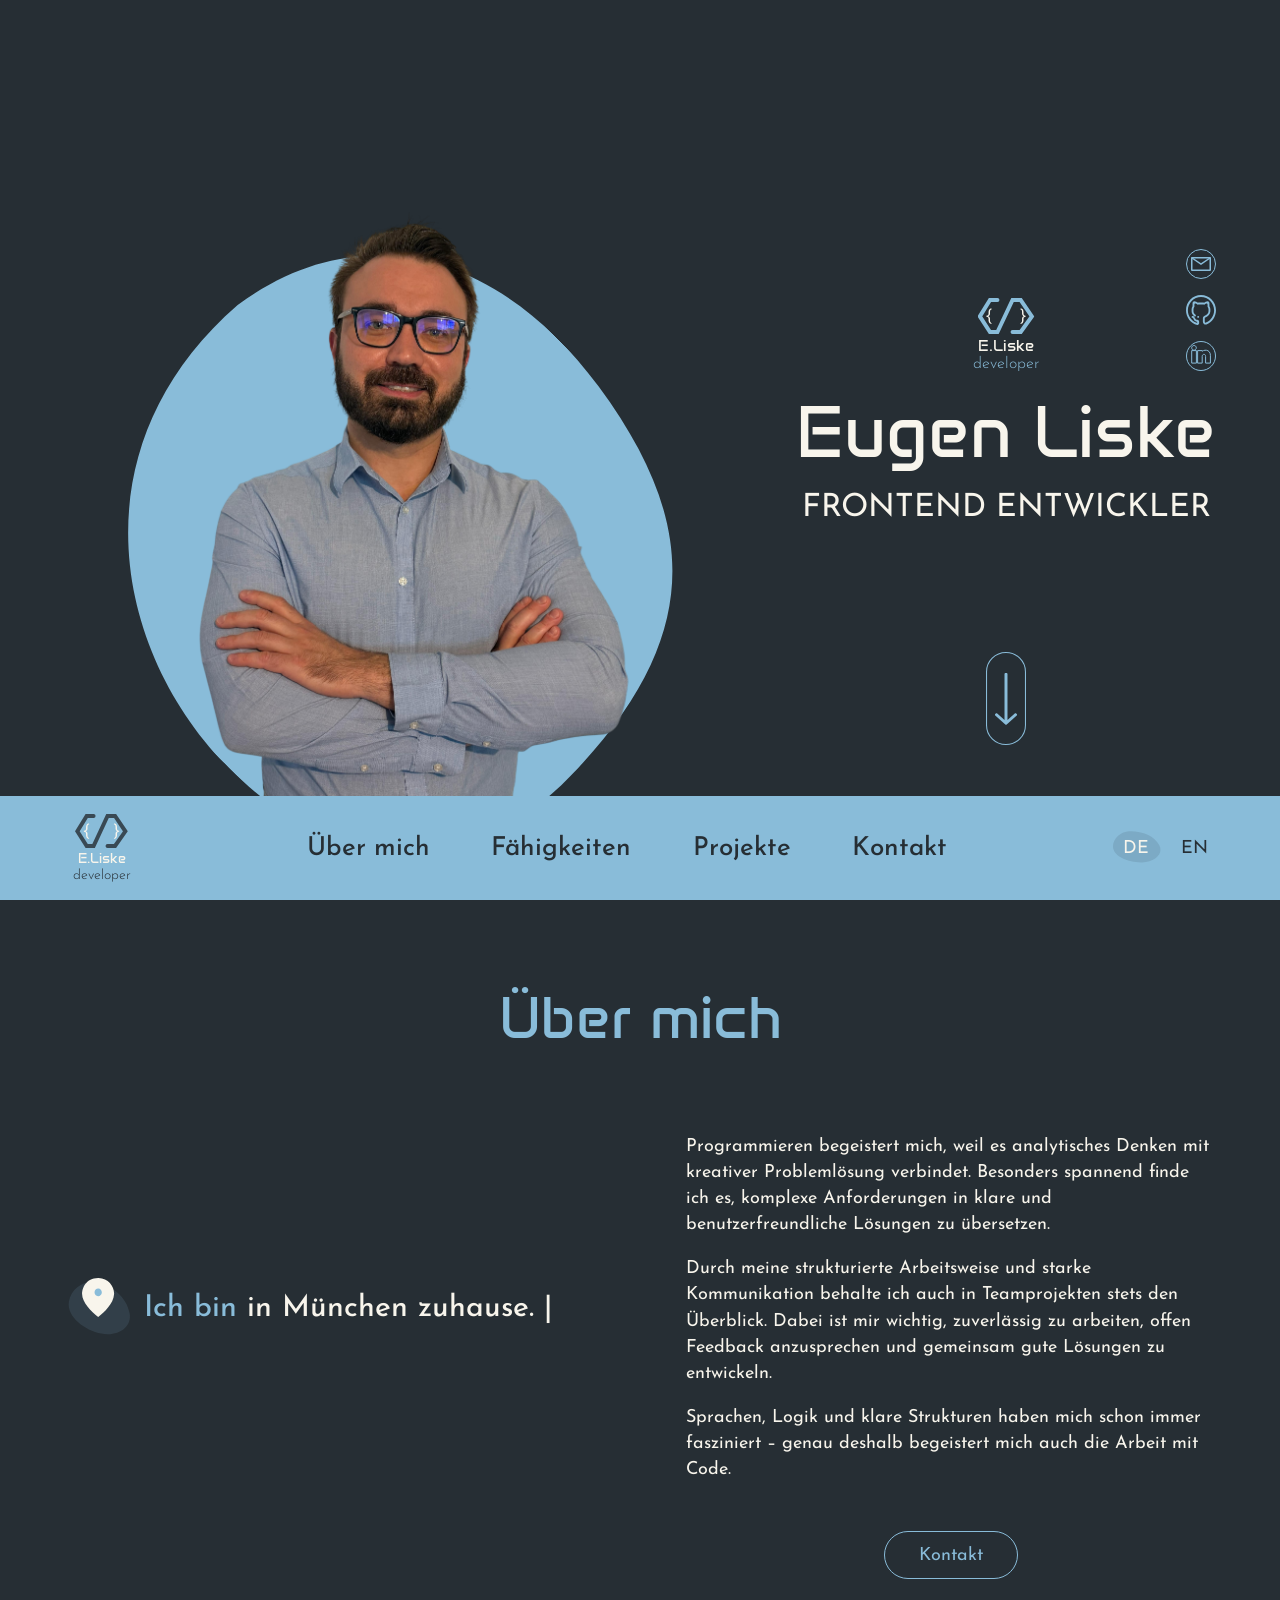
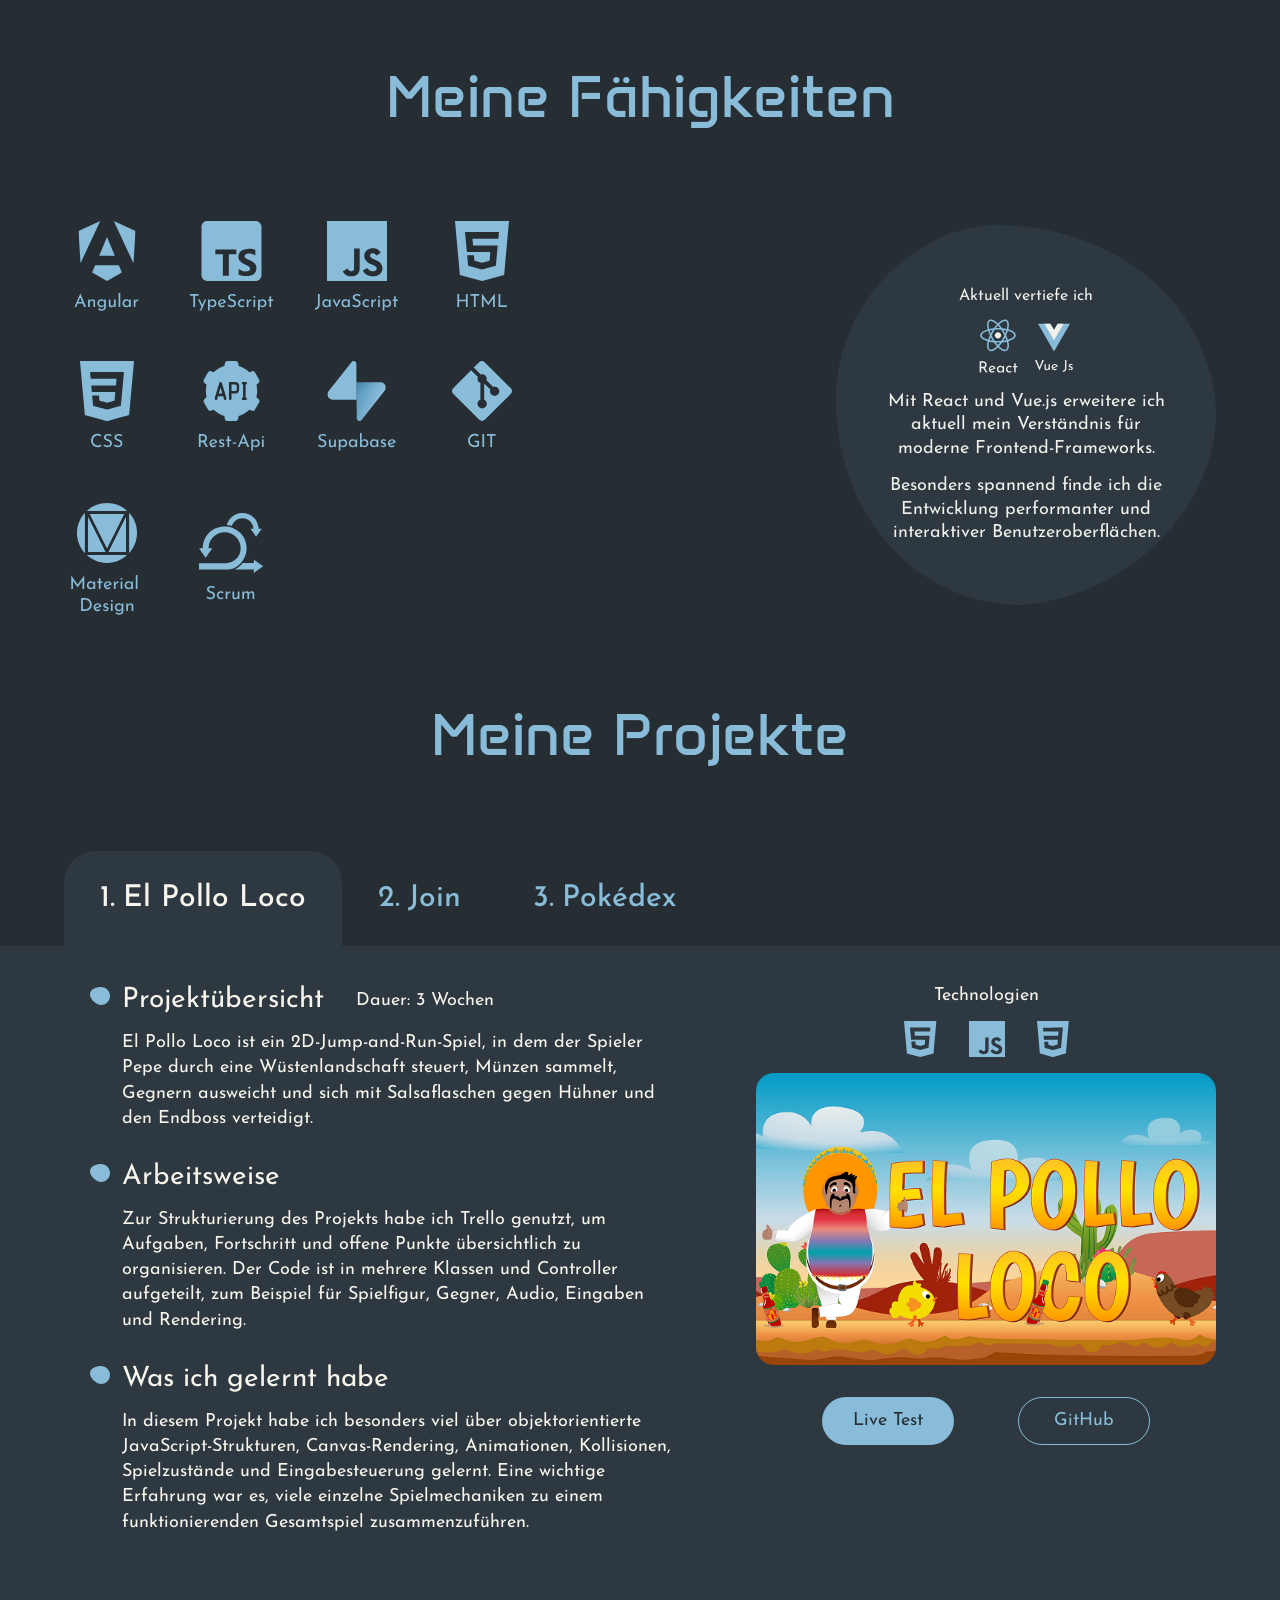
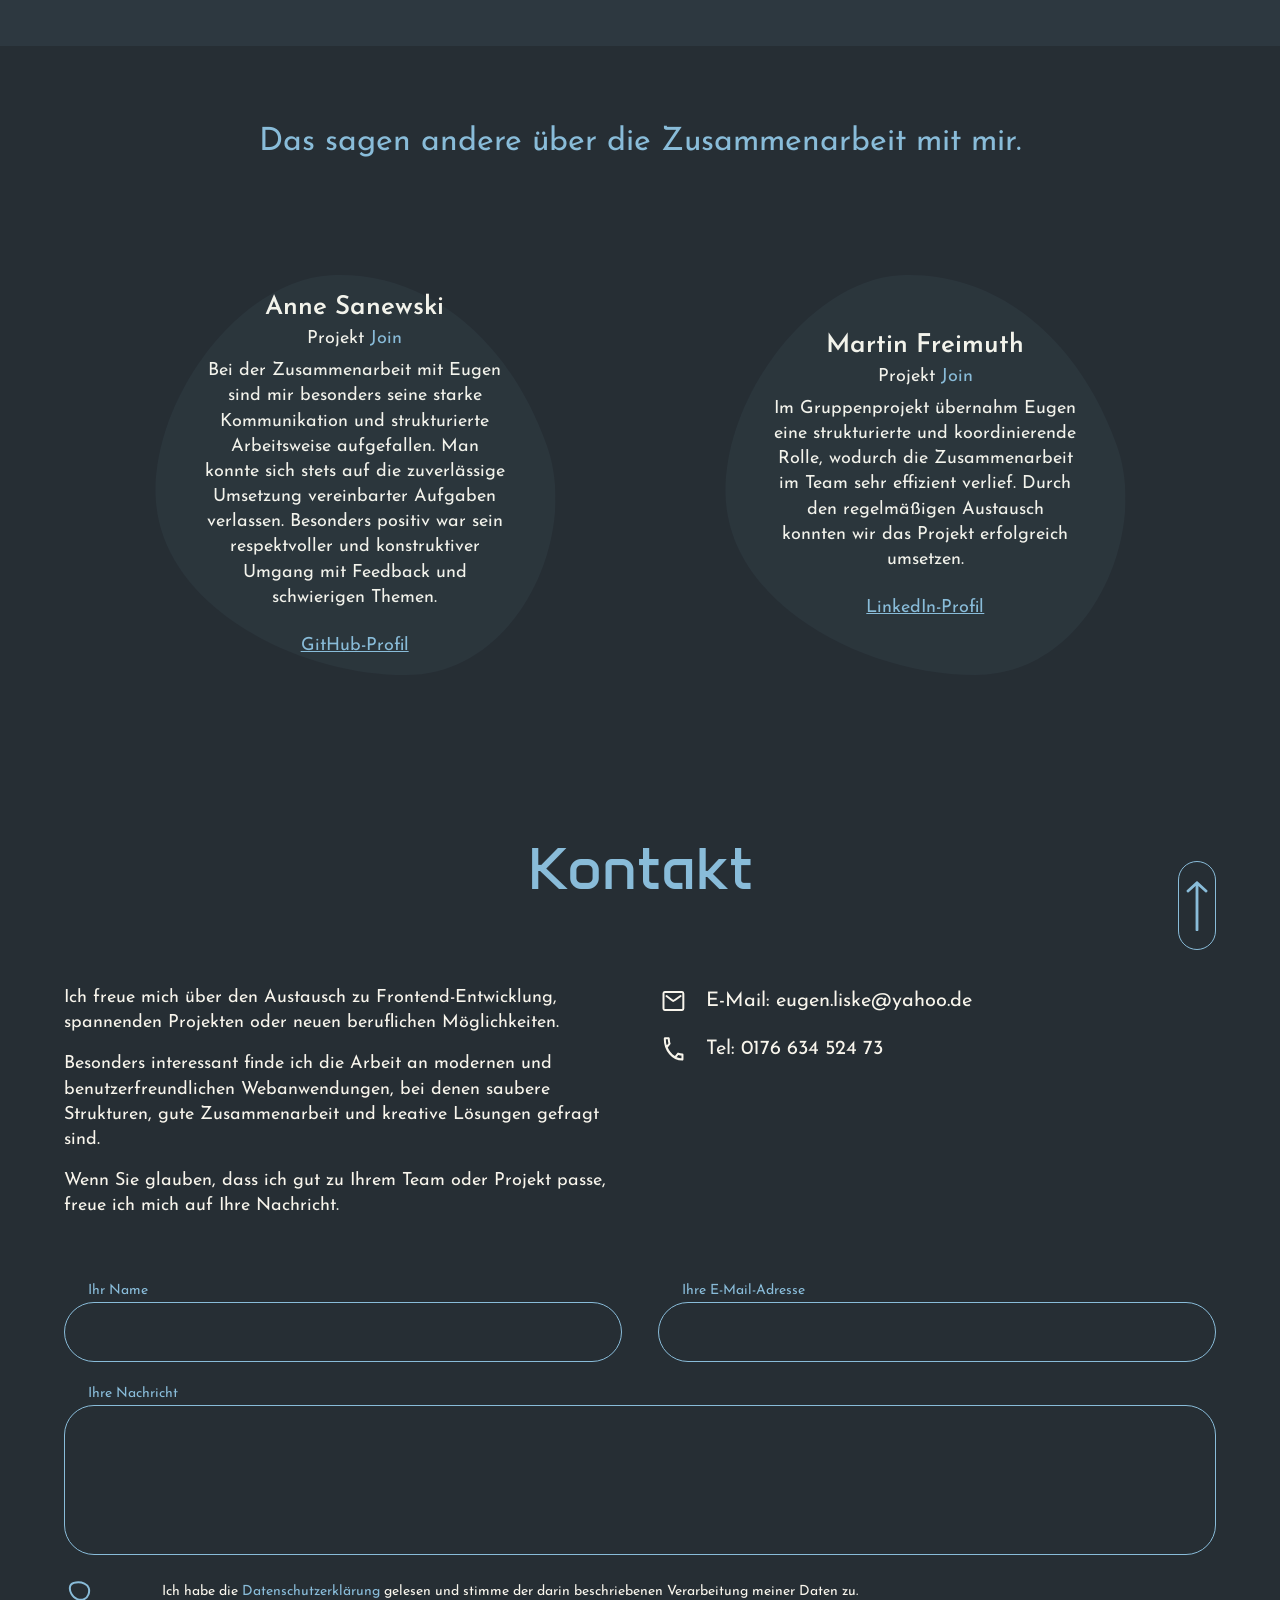
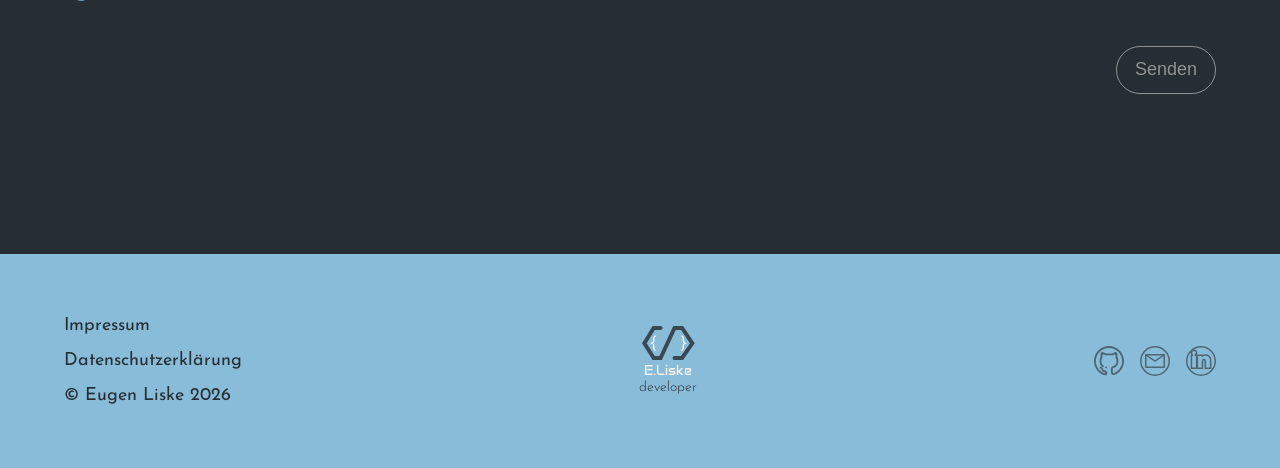
==== commit 78bab15c: "hero section mobile completed" ====
--- a/index.html
+++ b/index.html
@@ -158,6 +158,95 @@
       </header>
     </div>
 
+    <section class="mobile-hero-section" id="mobile-hero-section-ID">
+
+      <div class="mobile-hero-section-upper-part">
+
+        <div class="hero-main-logo">
+            <div class="logo-wrapper">
+                <img
+                    class="portfolio-logo-default"
+                    src="./assets/icons/hero_section/portfolio_logo_default_1.svg"
+                    alt="portfolio_logo_default"
+                />
+            </div>
+
+            <span class="logo-name">E.Liske</span>
+            <span class="logo-title">developer</span>
+        </div>
+
+        <button
+            class="burger-menu"
+            type="button"
+            aria-label="Open navigation menu"
+            onclick="openBurgerMenu()"
+        >
+            <img
+                class="burger-menu-icon"
+                src="./assets/mobile/burger_menu_default.svg"
+                alt=""
+            />
+        </button>
+      </div>
+
+      <div class="mobile-hero-img-wrapper">
+
+        <!-- normales Hero Bild -->
+
+        <img class="mobile-hero-img" src="./assets/mobile/hero_img_mobile.png" alt="hero_img_mobile" />
+
+        <!-- Overlay welches das Hero Bild überdeckt -->
+
+        <nav class="mobile-menu-overlay">
+
+            <div class="mobile-menu-content">
+
+                <a href="#why-me-section-ID" class="mobile-menu-link" data-i18n="navAbout" onclick="openBurgerMenu()">
+                    About me
+                </a>
+
+                <a href="#my-skills-section-ID" class="mobile-menu-link" data-i18n="navSkills" onclick="openBurgerMenu()">
+                    Skills
+                </a>
+
+                <a href="#my-projects-section-ID" class="mobile-menu-link" data-i18n="navProjects" onclick="openBurgerMenu()">
+                    Projects
+                </a>
+
+                <a href="#contact-section-ID" class="mobile-menu-link" data-i18n="navContact" onclick="openBurgerMenu()">
+                    Contact
+                </a>
+
+                <div class="mobile-menu-language-wrapper">
+                    <button type="button" class="mobile-menu-language-button active-language" data-language="de" onclick="translateToGerman()">
+                        DE
+                    </button>
+
+                    <button type="button" class="mobile-menu-language-button" data-language="en" onclick="translateToEnglish()">
+                        EN
+                    </button>
+                </div>
+            </div>
+        </nav>
+      </div>
+
+    <div class="mobile-hero-information">
+        <h1>Eugen Liske</h1>
+
+        <h2 data-i18n="heroJobTitle">
+            FRONTEND ENTWICKLER
+        </h2>
+    </div>
+
+    <a href="#why-me-section-ID" class="mobile-nav-arrow">
+      <img
+          class="mobile-nav-arrow-img"
+          src="./assets/icons/hero_section/hero_section_arrow_down_icon_default.svg"
+          alt="hero_section_arrow_down_icon_default"
+      />
+    </a>
+  </section>
+
     <main>
       <section class="why-me-section" id="why-me-section-ID">
         <h2 data-i18n="aboutHeadline">Über mich</h2>
@@ -745,5 +834,6 @@
   <script src="./scripts/my_projects_section.js"></script>
   <script src="./scripts/contact_section.js"></script>
   <script src="./scripts/translate.js"></script>
+  <script src="./scripts/responsiveness.js"></script>
 </body>
 </html>
--- a/styles/hero_section.css
+++ b/styles/hero_section.css
@@ -342,4 +342,209 @@
 
 .translate-button.active-language {
     color: var(--secondary-color);
+}
+
+/*----- MOBILE VERSION -----*/
+
+.mobile-hero-section {
+    display: none;
+    background-color: var(--bg-color);
+    min-height: 100dvh;
+}
+
+.mobile-hero-section-upper-part {
+    display: flex;
+    justify-content: space-between;
+
+    padding: 32px;
+    width: 100%;
+}
+
+.mobile-hero-img-wrapper {
+    position: relative;
+
+    width: min(400px, 92vw);
+    height: clamp(260px, 42dvh, 360px);
+
+    display: flex;
+    justify-content: center;
+    align-items: center;
+
+    margin: 0 auto;
+}
+
+.mobile-hero-img {
+    max-width: 100%;
+    max-height: clamp(260px, 42dvh, 360px);
+
+    width: auto;
+    height: auto;
+}
+
+/* .mobile-menu-overlay {
+    position: absolute;
+    inset: 0;
+
+    transform: translateX(12px) translateY(-36px);
+    transform-origin: center;
+
+    background-image: url("../assets/mobile/mobile_burger_menu_background.svg");
+    background-repeat: no-repeat;
+    background-position: center;
+    background-size: contain;
+
+    display: flex;
+    justify-content: center;
+    align-items: center;
+
+    opacity: 0;
+    pointer-events: none;
+
+    transition: opacity 0.4s ease;
+} */
+
+.mobile-menu-overlay {
+    position: absolute;
+    inset: 0;
+
+    display: flex;
+    justify-content: center;
+    align-items: center;
+
+    opacity: 0;
+    pointer-events: none;
+
+    transition: opacity 0.4s ease;
+}
+
+.mobile-menu-overlay::before {
+    content: "";
+
+    position: absolute;
+    top: 50%;
+    left: 50%;
+
+    width: clamp(250px, 92%, 380px);
+    height: clamp(250px, 97%, 360px);
+
+    transform: translate(-50%, -50%)
+               translateX(10px)
+               translateY(-2px);
+
+    background-image: url("../assets/mobile/mobile_burger_menu_background.svg");
+    background-repeat: no-repeat;
+    background-position: center;
+    background-size: contain;
+}
+
+.mobile-menu-content {
+    position: relative;
+    z-index: 2;
+
+    display: flex;
+    flex-direction: column;
+    align-items: center;
+    gap: clamp(22px, 5dvh, 34px);
+    padding-left: clamp(8px, 4vw, 18px);
+    padding-top: clamp(8px, 3dvh, 12px);
+}
+
+.mobile-menu-link {
+    font-size: clamp(18px, 6vw, 22px);
+    font-weight: 400;
+    color: var(--bg-color);
+}
+
+.mobile-menu-link:link,
+.mobile-menu-link:visited {
+    color: var(--bg-color);
+}
+
+.mobile-menu-language-wrapper {
+    display: flex;
+    gap: 16px;
+}
+
+.mobile-menu-language-button {
+    position: relative;
+    z-index: 1;
+
+    border: none;
+    background: transparent;
+
+    font-family: inherit;
+    font-size: clamp(16px, 5vw, 18px);
+    font-weight: 400;
+    color: var(--bg-color);
+}
+
+.mobile-menu-language-button::before {
+    content: "";
+    position: absolute;
+
+    width: 42px;
+    height: 32px;
+
+    top: 50%;
+    left: 50%;
+    transform: translate(-50%, -50%);
+
+    background-image: url("../assets/icons/hero_section/button_active.svg");
+    background-repeat: no-repeat;
+    background-position: center;
+    background-size: contain;
+
+    opacity: 0;
+    z-index: -1;
+}
+
+.mobile-menu-language-button.active-language::before {
+    opacity: 1;
+}
+
+.mobile-menu-language-button.active-language {
+    color: var(--secondary-color);
+}
+
+.mobile-menu-overlay.open {
+    opacity: 1;
+    pointer-events: auto;
+}
+
+.mobile-hero-information {
+    display: flex;
+    flex-direction: column;
+    gap: 18px;
+    margin-top: 18px;
+}
+
+.mobile-hero-information h1 {
+    font-size: 48px;
+}
+
+.mobile-hero-information h2 {
+    font-size: 24px;
+    font-weight: 400;
+}
+
+.mobile-nav-arrow {
+    display: flex;
+    justify-content: center;
+
+    margin-top: clamp(32px, 8dvh, 90px);
+}
+
+.mobile-nav-arrow-img {
+    width: 40px;
+    height: auto;
+}
+
+.burger-menu {
+    border: none;
+    background: none;
+    padding: 0;
+    margin: 0;
+
+    width: 32px;
+    height: 32px;
 }
--- a/styles/responsiveness.css
+++ b/styles/responsiveness.css
@@ -123,6 +123,52 @@
     .bg-shape-hover {
         width: 482px;
         height: 576px;
+        left: 50px;
+        top: clamp(42px, calc(52dvh - 270px), 170px);
+    }
+
+    .hero-img {
+        width: 454px;
+        left: 80px;
+        top: clamp(52px, calc(52dvh - 255px), 170px);
+    }
+
+    /* .bg-shape-default,
+    .bg-shape-hover {
+        width: 482px;
+        height: 576px;
+        left: 50px;
+        top: clamp(24px, 14dvh, 190px);
+    }
+
+    .hero-img {
+        width: 454px;
+        left: 80px;
+        top: clamp(44px, 15dvh, 190px);
+    } */
+
+    .hero-information-wrapper {
+        transform: translateY(10px);
+    }
+
+    .nav-arrow-position-wrapper {
+        top: clamp(calc(100% + 20px), calc(100% + 8dvh), calc(100% + 96px));
+    }
+
+    /* .hero-content,
+    .hero-section-sticky-header,
+    .footer-content {
+        padding-inline: 32px;
+    }
+
+    .hero-img-wrapper {
+        width: 540px;
+    }
+
+    .bg-shape-default,
+    .bg-shape-hover {
+        width: 482px;
+        height: 576px;
         top: 190px;
         left: 50px;
     }
@@ -139,7 +185,7 @@
 
     .nav-arrow-position-wrapper {
         top: calc(100% + 96px);
-    }
+    } */
 
     /*----- why me section -----*/
 
@@ -157,6 +203,73 @@
         height: 800px;
     }
 }
+
+@media (max-width: 1200px) and (max-height: 650px) {
+    .bg-shape-default,
+    .bg-shape-hover {
+        top: 30px;
+    }
+
+    .hero-img {
+        top: 42px;
+    }
+
+    .nav-arrow-position-wrapper {
+        top: calc(100% + 24px);
+    }
+}
+
+@media (max-width: 1200px) and (min-width: 1000px) and (min-height: 800px) {
+    .bg-shape-default,
+    .bg-shape-hover {
+        top: 180px;
+    }
+
+    .hero-img {
+        top: 190px;
+    }
+}
+
+@media (max-width: 999px) and (min-width: 901px) and (min-height: 850px) {
+    .bg-shape-default,
+    .bg-shape-hover {
+        top: 250px;
+    }
+
+    .hero-img {
+        top: 244px;
+    }
+}
+
+@media (max-width: 950px) and (min-width: 901px) and (min-height: 1200px) {
+    .bg-shape-default,
+    .bg-shape-hover {
+        top: 310px;
+    }
+
+    .hero-img {
+        top: 320px;
+    }
+
+    .nav-arrow-position-wrapper {
+        top: calc(100% + 56px);
+    }
+}
+
+/* @media (max-width: 1200px) and (max-height: 700px) {
+    .bg-shape-default,
+    .bg-shape-hover {
+        top: 4px;
+    }
+
+    .hero-img {
+        top: 34px;
+    }
+
+    .nav-arrow-position-wrapper {
+        top: calc(100% + 20px);
+    }
+} */
 
 @media (max-width: 1150px) {
 
@@ -278,23 +391,23 @@
     .bg-shape-hover {
         width: 434px; 
         height: 518px;
-        top: 256px;
+        /* top: 256px; */
         left: 30px;
     }
 
     .hero-img {
         width: 408px; 
         left: 56px;
-        top: 244px;
+        /* top: 244px; */
     }
 
     .hero-information-wrapper {
         transform: translateY(44px);
     }
 
-    .nav-arrow-position-wrapper {
+    /* .nav-arrow-position-wrapper {
         top: calc(100% + 70px);
-    }
+    } */
 
     /*----- header -----*/
 
@@ -397,14 +510,14 @@
     .bg-shape-hover {
         width: 434px; 
         height: 518px;
-        top: 256px;
+        /* top: 256px; */
         left: 30px;
     }
 
     .hero-img {
         width: 408px; 
         left: 56px;
-        top: 244px;
+        /* top: 244px; */
     }
 
     /*----- header -----*/
@@ -561,6 +674,12 @@
     }
 }
 
+@media (max-width: 900px) and (min-width: 801px) and (max-height: 950px) {
+    .nav-arrow-position-wrapper {
+        top: calc(100% + 24px);
+    }
+}
+
 @media (max-width: 850px) {
 
     /*----- header -----*/
@@ -640,9 +759,9 @@
         line-height: 1;
     }
 
-    .nav-arrow-position-wrapper {
+    /* .nav-arrow-position-wrapper {
         top: calc(100% + 24px);
-    }
+    } */
 
     .hero-information-wrapper {
         transform: translateY(84px);
@@ -666,23 +785,23 @@
     .bg-shape-hover {
         width: 390px;
         height: 466px;
-        top: 296px;
+        top: 310px;
         left: -2px;
     }
 
     .hero-img {
         width: 366px;
         left: 20px;
-        top: 294px;
+        top: 305px;
     }
 
     .hero-information-wrapper {
         transform: translateY(134px);
     }
 
-    .nav-arrow-position-wrapper {
+    /* .nav-arrow-position-wrapper {
         top: calc(100% + 10px);
-    }
+    } */
 
     .nav-arrow-wrapper {
         width: 32px;
@@ -770,6 +889,21 @@
     }
 }
 
+@media (max-width: 900px) and (min-height: 900px) {
+    .bg-shape-default,
+    .bg-shape-hover {
+        top: 285px;
+    }
+
+    .hero-img {
+        top: 295px;
+    }
+
+    .nav-arrow-position-wrapper {
+        top: calc(100% + 12px);
+    }
+}
+
 @media (max-width: 750px) {
     /*----- header -----*/
 
@@ -787,10 +921,6 @@
 /*----- deactivate hover and transitions for tablets and phones -----*/
 
 @media (hover: none) {
-    * {
-        transition: none !important;
-    }
-
     .nav-arrow-down-hover,
     .nav-arrow-up-hover,
     .portfolio-logo-hover,
@@ -814,4 +944,55 @@
     .reference-bg-shape-default {
         opacity: 1 !important;
     }
+}
+
+/*----- mobile media queries -----*/
+
+
+@media (max-width: 720px) {
+    .hero-section,
+    .header-wrapper {
+        display: none;
+    }
+
+    .mobile-hero-section {
+        display: flex;
+        flex-direction: column;
+        align-items: center;
+    }
+
+    .why-me-section,
+    .contact-section {
+        scroll-margin-top: 0px;
+    }
+
+    .my-skills-section,
+    .my-projects-section,
+    .references-section {
+        scroll-margin-top: 0px;
+    }
+}
+
+@media (max-width: 500px) {
+    .mobile-hero-section-upper-part {
+        padding: 20px;
+    }
+}
+
+@media (max-width: 450px) {
+    .mobile-hero-information h1 {
+        font-size: 36px;
+    }
+
+    .mobile-hero-information h2 {
+        font-size: 20px;
+    }
+
+    .mobile-hero-section-upper-part {
+        padding: 12px;
+    }
+}
+
+@media (max-width: 360px) {
+
 }
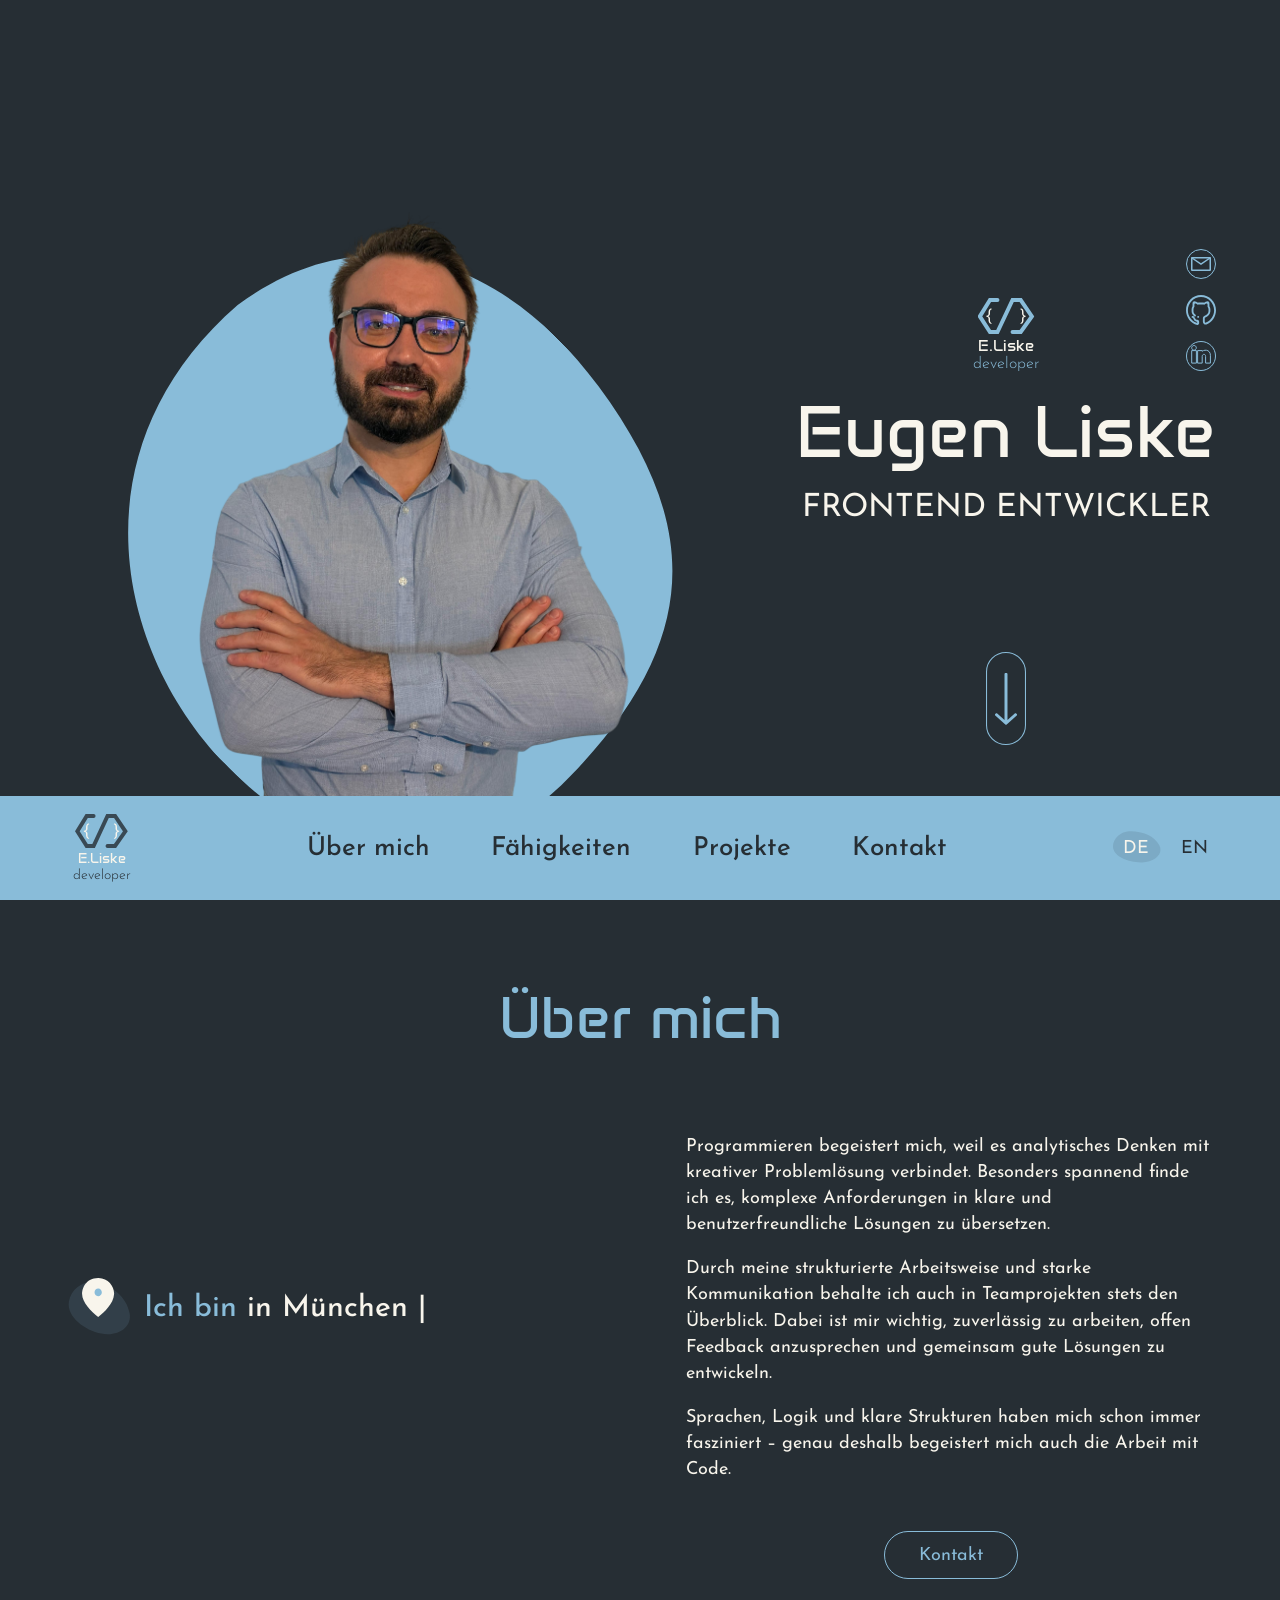
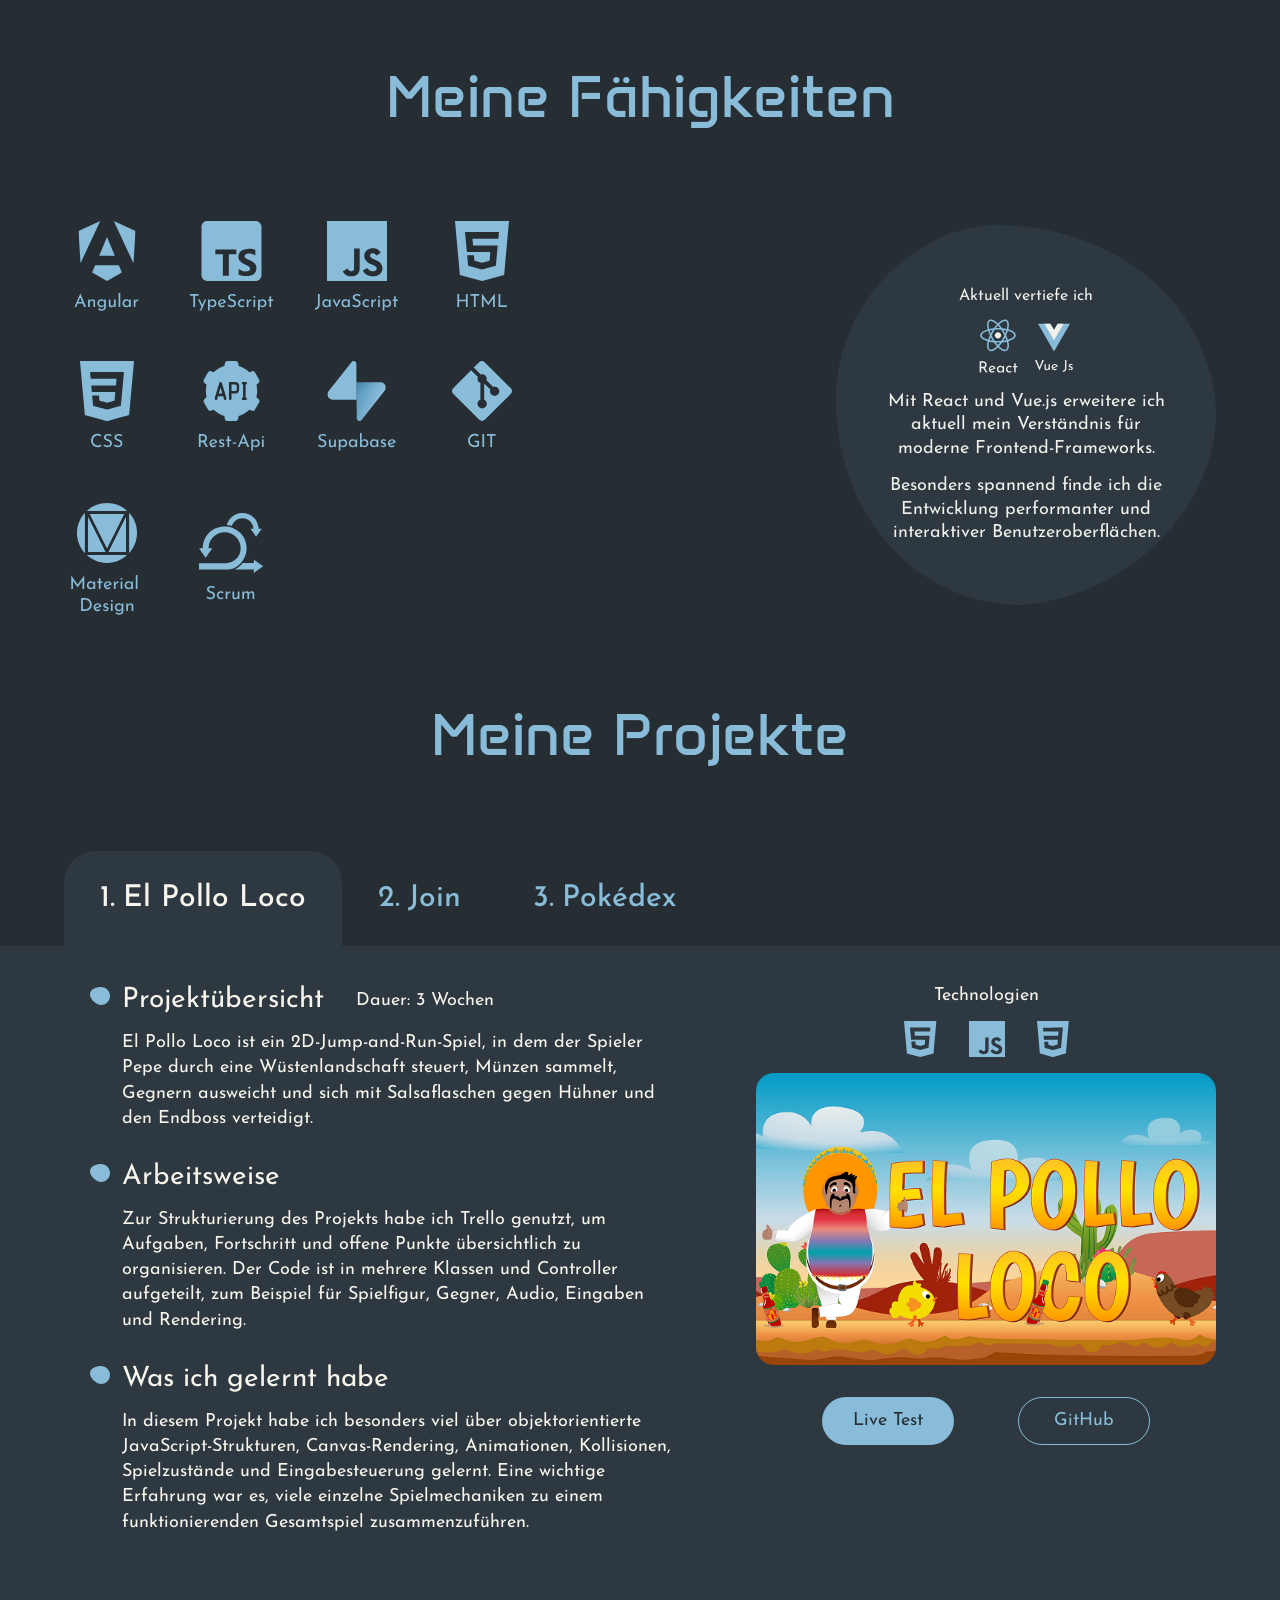
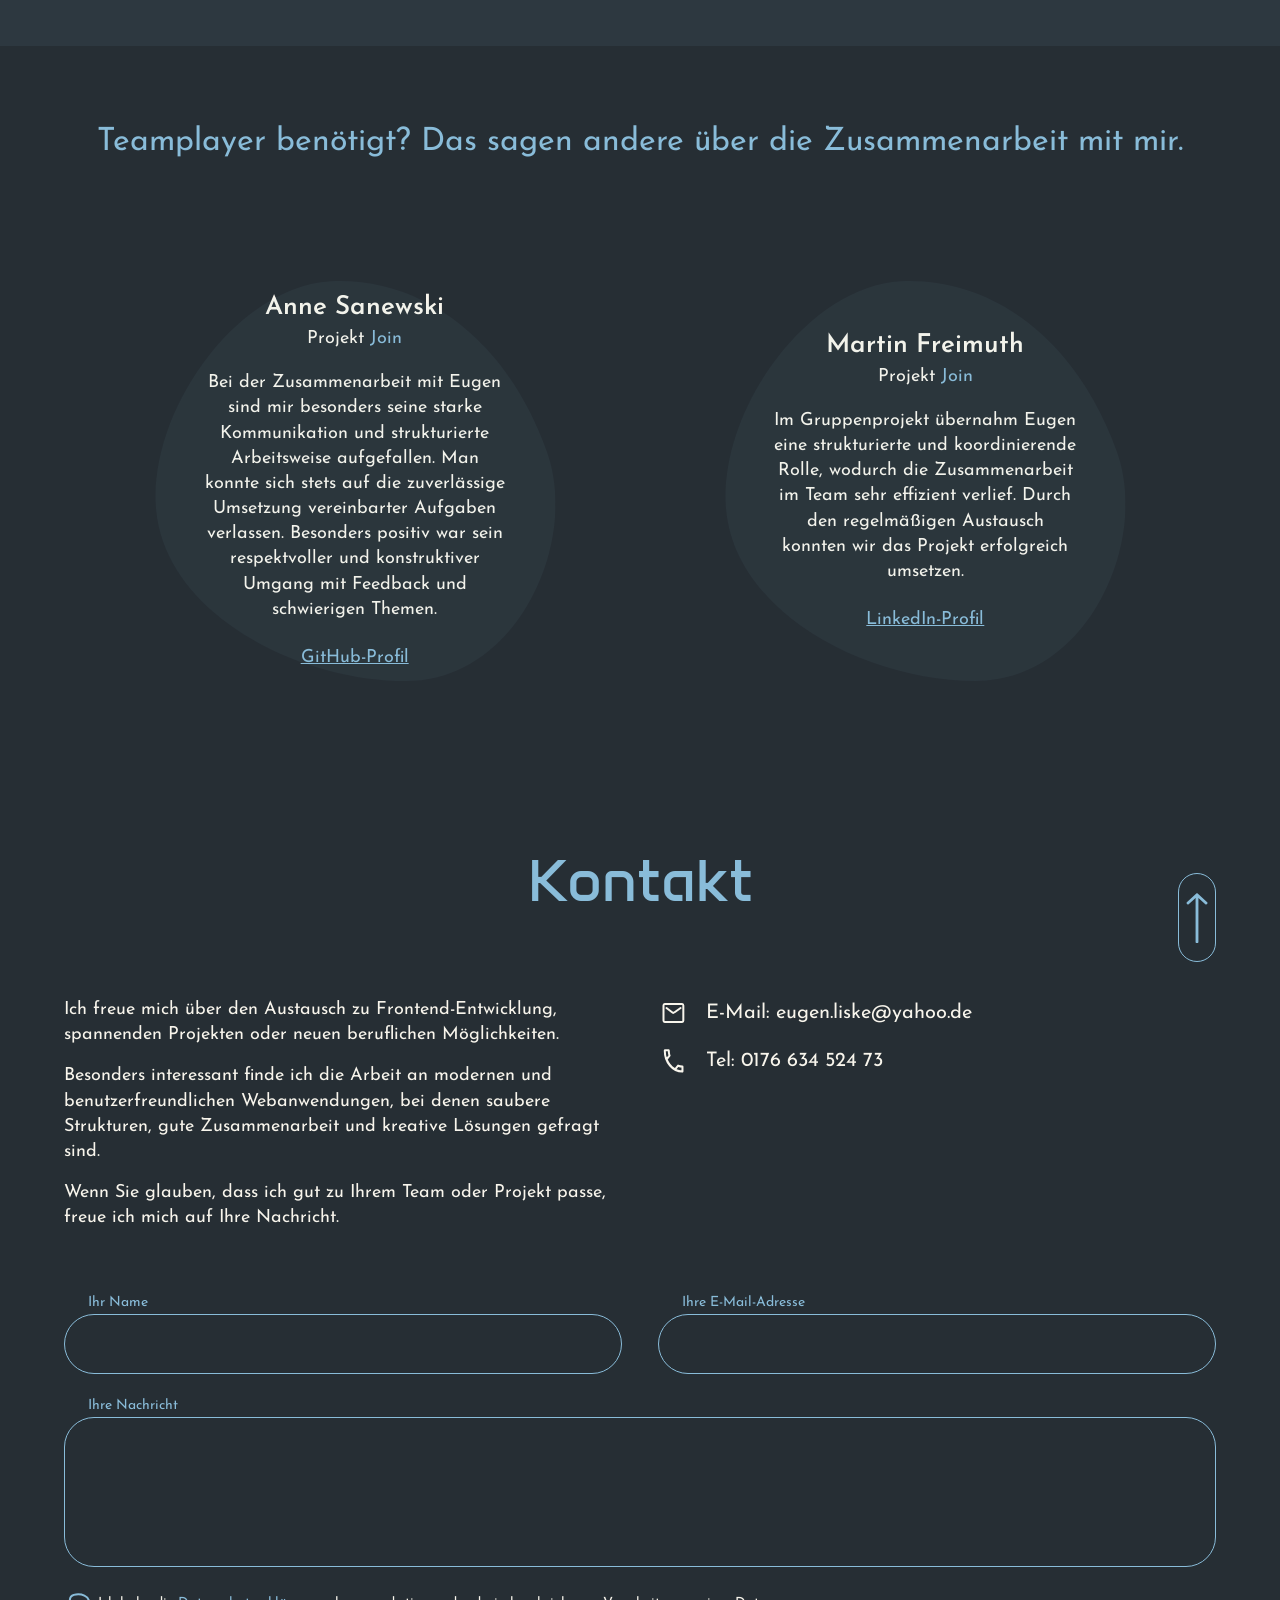
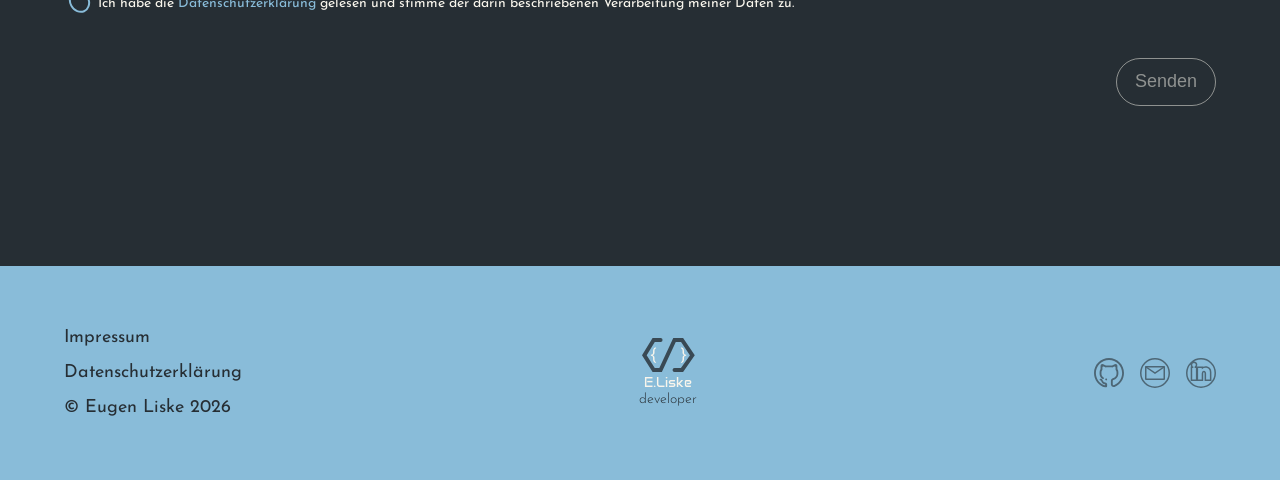
==== commit 877de73b: "responsiveness finished" ====
--- a/index.html
+++ b/index.html
@@ -4,7 +4,11 @@
     <meta charset="UTF-8" />
     <meta name="viewport" content="width=device-width, initial-scale=1.0" />
     <title>Portfolio - Eugen Liske</title>
-    <link rel="icon" type="image/svg+xml" href="./assets/icons/hero_section/portfolio_logo_default.svg">
+    <link
+      rel="icon"
+      type="image/svg+xml"
+      href="./assets/icons/hero_section/portfolio_logo_default.svg"
+    />
 
     <link rel="stylesheet" href="./styles/standard.css" />
     <link rel="stylesheet" href="./styles/fonts.css" />
@@ -16,8 +20,8 @@
     <link rel="stylesheet" href="./styles/my_projects_section.css" />
     <link rel="stylesheet" href="./styles/reference_section.css" />
     <link rel="stylesheet" href="./styles/contact_section.css" />
-    <link rel="stylesheet" href="./styles/footer.css">
-    <link rel="stylesheet" href="./styles/responsiveness.css">
+    <link rel="stylesheet" href="./styles/footer.css" />
+    <link rel="stylesheet" href="./styles/responsiveness.css" />
   </head>
   <body>
     <section class="hero-section" id="hero-section-ID">
@@ -59,7 +63,11 @@
             </div>
 
             <div class="hero-social-media-icons">
-              <button type="button" class="social-media-icon-wrapper" onclick="focusForm()">
+              <button
+                type="button"
+                class="social-media-icon-wrapper"
+                onclick="focusForm()"
+              >
                 <img
                   class="social-media-icon-default"
                   src="./assets/icons/hero_section/mail_icon_default.svg"
@@ -70,7 +78,11 @@
                 />
               </button>
 
-              <a href="https://github.com/EugenLiske" target="_blank" class="social-media-icon-wrapper">
+              <a
+                href="https://github.com/EugenLiske"
+                target="_blank"
+                class="social-media-icon-wrapper"
+              >
                 <img
                   class="social-media-icon-default"
                   src="./assets/icons/hero_section/github_icon_default.svg"
@@ -81,7 +93,11 @@
                 />
               </a>
 
-              <a href="https://www.linkedin.com/in/eugen-liske-14949a11a/" target="_blank" class="social-media-icon-wrapper">
+              <a
+                href="https://www.linkedin.com/in/eugen-liske-14949a11a/"
+                target="_blank"
+                class="social-media-icon-wrapper"
+              >
                 <img
                   class="social-media-icon-default"
                   src="./assets/icons/hero_section/linkedin_icon_default.svg"
@@ -128,10 +144,21 @@
         </div>
 
         <nav class="nav-link-wrapper">
-          <a href="#why-me-section-ID" class="nav-link" data-i18n="navAbout">Über mich</a>
-          <a href="#my-skills-section-ID" class="nav-link" data-i18n="navSkills">Fähigkeiten</a>
-          <a href="#my-projects-section-ID" class="nav-link" data-i18n="navProjects">Projekte</a>
-          <a href="#contact-section-ID" class="nav-link" data-i18n="navContact">Kontakt</a>
+          <a href="#why-me-section-ID" class="nav-link" data-i18n="navAbout"
+            >Über mich</a
+          >
+          <a href="#my-skills-section-ID" class="nav-link" data-i18n="navSkills"
+            >Fähigkeiten</a
+          >
+          <a
+            href="#my-projects-section-ID"
+            class="nav-link"
+            data-i18n="navProjects"
+            >Projekte</a
+          >
+          <a href="#contact-section-ID" class="nav-link" data-i18n="navContact"
+            >Kontakt</a
+          >
         </nav>
 
         <div class="nav-translate-function">
@@ -159,93 +186,120 @@
     </div>
 
     <section class="mobile-hero-section" id="mobile-hero-section-ID">
-
       <div class="mobile-hero-section-upper-part">
-
-        <div class="hero-main-logo">
-            <div class="logo-wrapper">
-                <img
-                    class="portfolio-logo-default"
-                    src="./assets/icons/hero_section/portfolio_logo_default_1.svg"
-                    alt="portfolio_logo_default"
-                />
-            </div>
-
-            <span class="logo-name">E.Liske</span>
-            <span class="logo-title">developer</span>
+        <div class="mobile-hero-main-logo">
+          <div class="logo-wrapper">
+            <img
+              class="portfolio-logo-default"
+              src="./assets/icons/hero_section/portfolio_logo_default_1.svg"
+              alt="portfolio_logo_default"
+            />
+          </div>
+
+          <span class="logo-name">E.Liske</span>
+          <span class="logo-title">developer</span>
         </div>
 
         <button
-            class="burger-menu"
-            type="button"
-            aria-label="Open navigation menu"
-            onclick="openBurgerMenu()"
+          class="burger-menu"
+          type="button"
+          aria-label="Open navigation menu"
+          onclick="openBurgerMenu()"
         >
-            <img
-                class="burger-menu-icon"
-                src="./assets/mobile/burger_menu_default.svg"
-                alt=""
-            />
+          <img
+            class="burger-menu-icon"
+            src="./assets/mobile/burger_menu_default.svg"
+            alt=""
+          />
         </button>
       </div>
 
       <div class="mobile-hero-img-wrapper">
-
         <!-- normales Hero Bild -->
 
-        <img class="mobile-hero-img" src="./assets/mobile/hero_img_mobile.png" alt="hero_img_mobile" />
+        <img
+          class="mobile-hero-img"
+          src="./assets/mobile/hero_img_mobile.png"
+          alt="hero_img_mobile"
+        />
 
         <!-- Overlay welches das Hero Bild überdeckt -->
 
         <nav class="mobile-menu-overlay">
-
-            <div class="mobile-menu-content">
-
-                <a href="#why-me-section-ID" class="mobile-menu-link" data-i18n="navAbout" onclick="openBurgerMenu()">
-                    About me
-                </a>
-
-                <a href="#my-skills-section-ID" class="mobile-menu-link" data-i18n="navSkills" onclick="openBurgerMenu()">
-                    Skills
-                </a>
-
-                <a href="#my-projects-section-ID" class="mobile-menu-link" data-i18n="navProjects" onclick="openBurgerMenu()">
-                    Projects
-                </a>
-
-                <a href="#contact-section-ID" class="mobile-menu-link" data-i18n="navContact" onclick="openBurgerMenu()">
-                    Contact
-                </a>
-
-                <div class="mobile-menu-language-wrapper">
-                    <button type="button" class="mobile-menu-language-button active-language" data-language="de" onclick="translateToGerman()">
-                        DE
-                    </button>
-
-                    <button type="button" class="mobile-menu-language-button" data-language="en" onclick="translateToEnglish()">
-                        EN
-                    </button>
-                </div>
-            </div>
+          <div class="mobile-menu-content">
+            <a
+              href="#why-me-section-ID"
+              class="mobile-menu-link"
+              data-i18n="navAbout"
+              onclick="openBurgerMenu()"
+            >
+              About me
+            </a>
+
+            <a
+              href="#my-skills-section-ID"
+              class="mobile-menu-link"
+              data-i18n="navSkills"
+              onclick="openBurgerMenu()"
+            >
+              Skills
+            </a>
+
+            <a
+              href="#my-projects-section-ID"
+              class="mobile-menu-link"
+              data-i18n="navProjects"
+              onclick="openBurgerMenu()"
+            >
+              Projects
+            </a>
+
+            <a
+              href="#contact-section-ID"
+              class="mobile-menu-link"
+              data-i18n="navContact"
+              onclick="openBurgerMenu()"
+            >
+              Contact
+            </a>
+
+            <div class="mobile-menu-language-wrapper">
+              <button
+                type="button"
+                class="mobile-menu-language-button active-language"
+                data-language="de"
+                onclick="translateToGerman()"
+              >
+                DE
+              </button>
+
+              <button
+                type="button"
+                class="mobile-menu-language-button"
+                data-language="en"
+                onclick="translateToEnglish()"
+              >
+                EN
+              </button>
+            </div>
+          </div>
         </nav>
       </div>
 
-    <div class="mobile-hero-information">
+      <div class="mobile-hero-information">
         <h1>Eugen Liske</h1>
 
-        <h2 data-i18n="heroJobTitle">
-            FRONTEND ENTWICKLER
-        </h2>
-    </div>
-
-    <a href="#why-me-section-ID" class="mobile-nav-arrow">
-      <img
+        <h2 data-i18n="heroJobTitle">FRONTEND ENTWICKLER</h2>
+      </div>
+
+      <a href="#why-me-section-ID" class="mobile-nav-arrow">
+        <img
           class="mobile-nav-arrow-img"
           src="./assets/icons/hero_section/hero_section_arrow_down_icon_default.svg"
           alt="hero_section_arrow_down_icon_default"
-      />
-    </a>
-  </section>
+        />
+      </a>
+    </section>
 
     <main>
       <section class="why-me-section" id="why-me-section-ID">
@@ -269,25 +323,31 @@
           <div class="personal-information-wrapper">
             <div class="personal-information">
               <p data-i18n="aboutTextOne">
-                Programmieren begeistert mich, weil es analytisches Denken mit kreativer
-                Problemlösung verbindet. Besonders spannend finde ich es, komplexe
-                Anforderungen in klare und benutzerfreundliche Lösungen zu übersetzen.
+                Programmieren begeistert mich, weil es analytisches Denken mit
+                kreativer Problemlösung verbindet. Besonders spannend finde ich
+                es, komplexe Anforderungen in klare und benutzerfreundliche
+                Lösungen zu übersetzen.
               </p>
 
               <p data-i18n="aboutTextTwo">
-                Durch meine strukturierte Arbeitsweise und starke Kommunikation behalte ich
-                auch in Teamprojekten stets den Überblick. Dabei ist mir wichtig,
-                zuverlässig zu arbeiten, offen Feedback anzusprechen und gemeinsam gute
-                Lösungen zu entwickeln.
+                Durch meine strukturierte Arbeitsweise und starke Kommunikation
+                behalte ich auch in Teamprojekten stets den Überblick. Dabei ist
+                mir wichtig, zuverlässig zu arbeiten, offen Feedback
+                anzusprechen und gemeinsam gute Lösungen zu entwickeln.
               </p>
 
               <p data-i18n="aboutTextThree">
-                Sprachen, Logik und klare Strukturen haben mich schon immer fasziniert –
-                genau deshalb begeistert mich auch die Arbeit mit Code.
+                Sprachen, Logik und klare Strukturen haben mich schon immer
+                fasziniert – genau deshalb begeistert mich auch die Arbeit mit
+                Code.
               </p>
             </div>
 
-            <a href="#contact-section-ID" class="lets-talk-button" data-i18n="contactButton">
+            <a
+              href="#contact-section-ID"
+              class="lets-talk-button"
+              data-i18n="contactButton"
+            >
               Kontakt
             </a>
           </div>
@@ -354,7 +414,10 @@
               alt="current_learning_bg_shape_hover"
             />
 
-            <p class="current-learning-headline" data-i18n="currentLearningHeadline">
+            <p
+              class="current-learning-headline"
+              data-i18n="currentLearningHeadline"
+            >
               Aktuell vertiefe ich
             </p>
 
@@ -372,17 +435,58 @@
 
             <div class="current-learning-text">
               <p data-i18n="currentLearningTextOne">
-                Mit React und Vue.js erweitere ich aktuell mein Verständnis
-                für moderne Frontend-Frameworks.
+                Mit React und Vue.js erweitere ich aktuell mein Verständnis für
+                moderne Frontend-Frameworks.
               </p>
 
               <p data-i18n="currentLearningTextTwo">
-                Besonders spannend finde ich die Entwicklung performanter
-                und interaktiver Benutzeroberflächen.
+                Besonders spannend finde ich die Entwicklung performanter und
+                interaktiver Benutzeroberflächen.
               </p>
             </div>
           </div>
 
+          <div class="mobile-current-learning-wrapper">
+            <p
+              class="mobile-current-learning-headline"
+              data-i18n="currentLearningHeadline"
+            >
+              Aktuell vertiefe ich
+            </p>
+
+            <div class="mobile-current-learning-content">
+              <div class="mobile-current-learning-text">
+                <p data-i18n="currentLearningTextOne">
+                  Mit React und Vue.js erweitere ich aktuell mein Verständnis
+                  für moderne Frontend-Frameworks.
+                </p>
+
+                <p data-i18n="currentLearningTextTwo">
+                  Besonders spannend finde ich die Entwicklung performanter und
+                  interaktiver Benutzeroberflächen.
+                </p>
+              </div>
+
+              <div class="mobile-current-learning-icons">
+                <img
+                  src="./assets/icons/my_skills_section/vue_js_icon.svg"
+                  alt="vue_js_icon"
+                />
+                <img
+                  src="./assets/icons/my_skills_section/react_icon.svg"
+                  alt="react_icon"
+                />
+              </div>
+            </div>
+
+            <a
+              href="#contact-section-ID"
+              class="mobile-lets-talk-button"
+              data-i18n="contactButton"
+            >
+              Kontakt
+            </a>
+          </div>
         </div>
       </section>
 
@@ -391,15 +495,30 @@
 
         <ol class="project-navigation-wrapper">
           <li class="project-nav-item active-project">
-            <button onclick="displayProjectContent(0)" data-i18n="projectNavElPolloLoco">El Pollo Loco</button>
+            <button
+              onclick="displayProjectContent(0)"
+              data-i18n="projectNavElPolloLoco"
+            >
+              El Pollo Loco
+            </button>
           </li>
 
           <li class="project-nav-item">
-            <button onclick="displayProjectContent(1)" data-i18n="projectNavJoin">Join</button>
+            <button
+              onclick="displayProjectContent(1)"
+              data-i18n="projectNavJoin"
+            >
+              Join
+            </button>
           </li>
 
           <li class="project-nav-item">
-            <button onclick="displayProjectContent(2)" data-i18n="projectNavPokedex">Pokédex</button>
+            <button
+              onclick="displayProjectContent(2)"
+              data-i18n="projectNavPokedex"
+            >
+              Pokédex
+            </button>
           </li>
         </ol>
 
@@ -409,13 +528,24 @@
               <li>
                 <div class="project-info-single-bulletpoint">
                   <div class="project-info-bulletpoint-header">
-                    <h3 data-i18n="projectOverviewHeadline">Projektübersicht</h3>
-                    <span id="projectDurationID" data-i18n="projectDurationElPolloLoco">Dauer: 3 Wochen</span>
+                    <h3 data-i18n="projectOverviewHeadline">
+                      Projektübersicht
+                    </h3>
+                    <span
+                      id="projectDurationID"
+                      data-i18n="projectDurationElPolloLoco"
+                      >Dauer: 3 Wochen</span
+                    >
                   </div>
 
-                  <p data-i18n="projectBulletpointOneElPolloLoco" id="projectBulletpointOneID">
-                    El Pollo Loco ist ein 2D-Jump-and-Run-Spiel, in dem der Spieler Pepe durch eine Wüstenlandschaft steuert,
-                    Münzen sammelt, Gegnern ausweicht und sich mit Salsaflaschen gegen Hühner und den Endboss verteidigt.
+                  <p
+                    data-i18n="projectBulletpointOneElPolloLoco"
+                    id="projectBulletpointOneID"
+                  >
+                    El Pollo Loco ist ein 2D-Jump-and-Run-Spiel, in dem der
+                    Spieler Pepe durch eine Wüstenlandschaft steuert, Münzen
+                    sammelt, Gegnern ausweicht und sich mit Salsaflaschen gegen
+                    Hühner und den Endboss verteidigt.
                   </p>
                 </div>
               </li>
@@ -423,23 +553,37 @@
               <li>
                 <div class="project-info-single-bulletpoint">
                   <h3 data-i18n="projectWorkingMethodHeadline">Arbeitsweise</h3>
-                  <p data-i18n="projectBulletpointTwoElPolloLoco" id="projectBulletpointTwoID">
-                    Zur Strukturierung des Projekts habe ich Trello genutzt, um Aufgaben, Fortschritt und offene Punkte
-                    übersichtlich zu organisieren. Der Code ist in mehrere Klassen und Controller aufgeteilt, zum Beispiel für
-                    Spielfigur, Gegner, Audio, Eingaben und Rendering.
+                  <p
+                    data-i18n="projectBulletpointTwoElPolloLoco"
+                    id="projectBulletpointTwoID"
+                  >
+                    Zur Strukturierung des Projekts habe ich Trello genutzt, um
+                    Aufgaben, Fortschritt und offene Punkte übersichtlich zu
+                    organisieren. Der Code ist in mehrere Klassen und Controller
+                    aufgeteilt, zum Beispiel für Spielfigur, Gegner, Audio,
+                    Eingaben und Rendering.
                   </p>
                 </div>
               </li>
 
               <li>
                 <div class="project-info-single-bulletpoint">
-                  <h3 id="additionalProjectInformationID" data-i18n="projectAdditionalHeadlineElPolloLoco">
+                  <h3
+                    id="additionalProjectInformationID"
+                    data-i18n="projectAdditionalHeadlineElPolloLoco"
+                  >
                     Was ich gelernt habe
                   </h3>
-                  <p data-i18n="projectBulletpointThreeElPolloLoco" id="projectBulletpointThreeID">
-                    In diesem Projekt habe ich besonders viel über objektorientierte JavaScript-Strukturen, Canvas-Rendering,
-                    Animationen, Kollisionen, Spielzustände und Eingabesteuerung gelernt. Eine wichtige Erfahrung war es,
-                    viele einzelne Spielmechaniken zu einem funktionierenden Gesamtspiel zusammenzuführen.
+                  <p
+                    data-i18n="projectBulletpointThreeElPolloLoco"
+                    id="projectBulletpointThreeID"
+                  >
+                    In diesem Projekt habe ich besonders viel über
+                    objektorientierte JavaScript-Strukturen, Canvas-Rendering,
+                    Animationen, Kollisionen, Spielzustände und Eingabesteuerung
+                    gelernt. Eine wichtige Erfahrung war es, viele einzelne
+                    Spielmechaniken zu einem funktionierenden Gesamtspiel
+                    zusammenzuführen.
                   </p>
                 </div>
               </li>
@@ -481,15 +625,130 @@
                   class="live-test-button"
                   href="https://el-pollo-loco.eugen-liske.de/"
                   target="_blank"
-                >Live Test</a>
+                  >Live Test</a
+                >
 
                 <a
                   id="githubLinkID"
                   class="github-button"
                   href="https://github.com/EugenLiske/el_pollo_loco.git"
                   target="_blank"
-                >GitHub</a>
+                  >GitHub</a
+                >
               </div>
+            </div>
+          </div>
+        </div>
+
+        <div class="mobile-projects-wrapper">
+          <ol class="mobile-project-navigation-wrapper">
+            <li class="mobile-project-nav-item active-project">
+              <button
+                onclick="displayProjectContent(0)"
+                data-i18n="projectNavElPolloLoco"
+              >
+                El Pollo Loco
+              </button>
+            </li>
+
+            <li class="mobile-project-nav-item">
+              <button
+                onclick="displayProjectContent(1)"
+                data-i18n="projectNavJoin"
+              >
+                Join
+              </button>
+            </li>
+
+            <li class="mobile-project-nav-item">
+              <button
+                onclick="displayProjectContent(2)"
+                data-i18n="projectNavPokedex"
+              >
+                Pokédex
+              </button>
+            </li>
+          </ol>
+
+          <div class="mobile-project-card">
+            <h3 id="mobileProjectTitleID">El Pollo Loco</h3>
+
+            <div class="mobile-project-meta">
+              <p id="mobileProjectTechnologiesID">
+                Technologien: HTML, JavaScript, CSS
+              </p>
+
+              <p id="mobileProjectDurationID">Dauer: 3 Wochen</p>
+            </div>
+
+            <img
+              id="mobileProjectMockupID"
+              class="mobile-project-preview-img"
+              src="./assets/icons/my_projects_section/el_pollo_loco_preview.png"
+              alt="project_preview"
+            />
+
+            <ul class="mobile-project-information-wrapper">
+              <li>
+                <div class="mobile-project-info-single-bulletpoint">
+                  <h4 data-i18n="projectOverviewHeadline">Projektübersicht</h4>
+
+                  <p id="mobileProjectBulletpointOneID">
+                    El Pollo Loco ist ein 2D-Jump-and-Run-Spiel, in dem der
+                    Spieler Pepe durch eine Wüstenlandschaft steuert, Münzen
+                    sammelt, Gegnern ausweicht und sich mit Salsaflaschen gegen
+                    Hühner und den Endboss verteidigt.
+                  </p>
+                </div>
+              </li>
+
+              <li>
+                <div class="mobile-project-info-single-bulletpoint">
+                  <h4 data-i18n="projectWorkingMethodHeadline">Arbeitsweise</h4>
+
+                  <p id="mobileProjectBulletpointTwoID">
+                    Zur Strukturierung des Projekts habe ich Trello genutzt, um
+                    Aufgaben, Fortschritt und offene Punkte übersichtlich zu
+                    organisieren. Der Code ist in mehrere Klassen und Controller
+                    aufgeteilt.
+                  </p>
+                </div>
+              </li>
+
+              <li>
+                <div class="mobile-project-info-single-bulletpoint">
+                  <h4 id="mobileAdditionalProjectInformationID">
+                    Was ich gelernt habe
+                  </h4>
+
+                  <p id="mobileProjectBulletpointThreeID">
+                    In diesem Projekt habe ich besonders viel über
+                    objektorientierte JavaScript-Strukturen, Canvas-Rendering,
+                    Animationen, Kollisionen, Spielzustände und Eingabesteuerung
+                    gelernt.
+                  </p>
+                </div>
+              </li>
+            </ul>
+
+            <div class="mobile-project-buttons-wrapper">
+              <a
+                id="mobileProjectLiveTestID"
+                class="live-test-button"
+                href="https://el-pollo-loco.eugen-liske.de/"
+                target="_blank"
+              >
+                Live Test
+              </a>
+
+              <a
+                id="mobileGithubLinkID"
+                class="github-button"
+                href="https://github.com/EugenLiske/el_pollo_loco.git"
+                target="_blank"
+              >
+                GitHub
+              </a>
             </div>
           </div>
         </div>
@@ -497,8 +756,16 @@
 
       <section class="references-section">
         <p class="references-intro-text" data-i18n="referencesIntroText">
-          Das sagen andere über die Zusammenarbeit mit mir.
+          Teamplayer benötigt? Das sagen andere über die Zusammenarbeit mit mir.
         </p>
+
+        <div class="mobile-references-intro-text">
+          <p data-i18n="referencesMobileHeadline">Teamplayer benötigt?</p>
+
+          <span data-i18n="referencesMobileSubline">
+            Das sagen andere über die Zusammenarbeit mit mir.
+          </span>
+        </div>
 
         <div class="references-content">
           <div class="single-reference-wrapper">
@@ -512,12 +779,19 @@
             </header>
 
             <p data-i18n="referenceAnneText">
-              Bei der Zusammenarbeit mit Eugen sind mir besonders seine starke Kommunikation und strukturierte Arbeitsweise aufgefallen.
-              Man konnte sich stets auf die zuverlässige Umsetzung vereinbarter Aufgaben verlassen. Besonders positiv war sein
-              respektvoller und konstruktiver Umgang mit Feedback und schwierigen Themen.
+              Bei der Zusammenarbeit mit Eugen sind mir besonders seine starke
+              Kommunikation und strukturierte Arbeitsweise aufgefallen. Man
+              konnte sich stets auf die zuverlässige Umsetzung vereinbarter
+              Aufgaben verlassen. Besonders positiv war sein respektvoller und
+              konstruktiver Umgang mit Feedback und schwierigen Themen.
             </p>
 
-            <a href="https://github.com/Saki63" target="_blank" data-i18n="referenceGithubProfile">GitHub Profile</a>
+            <a
+              href="https://github.com/Saki63"
+              target="_blank"
+              data-i18n="referenceGithubProfile"
+              >GitHub Profile</a
+            >
 
             <img
               class="reference-bg-shape-default"
@@ -542,11 +816,18 @@
             </header>
 
             <p data-i18n="referenceMartinText">
-              Im Gruppenprojekt übernahm Eugen eine strukturierte und koordinierende Rolle, wodurch die Zusammenarbeit im
-              Team sehr effizient verlief. Durch den regelmäßigen Austausch konnten wir das Projekt erfolgreich umsetzen.
+              Im Gruppenprojekt übernahm Eugen eine strukturierte und
+              koordinierende Rolle, wodurch die Zusammenarbeit im Team sehr
+              effizient verlief. Durch den regelmäßigen Austausch konnten wir
+              das Projekt erfolgreich umsetzen.
             </p>
 
-            <a href="https://www.linkedin.com/in/martin-freimuth/" target="_blank" data-i18n="referenceLinkedInProfile">LinkedIn Profile</a>
+            <a
+              href="https://www.linkedin.com/in/martin-freimuth/"
+              target="_blank"
+              data-i18n="referenceLinkedInProfile"
+              >LinkedIn Profile</a
+            >
 
             <img
               class="reference-bg-shape-default"
@@ -563,15 +844,21 @@
       </section>
 
       <section class="contact-section" id="contact-section-ID">
-
         <h2 data-i18n="contactHeadline">Kontakt</h2>
 
         <div class="contact-content">
-
           <a href="#hero-section-ID" class="nav-arrow-up-position-wrapper">
             <div class="nav-arrow-up-img-wrapper">
-              <img class="nav-arrow-up-default" src="./assets/icons/contact_section/contact_section_arrow_up_icon_default.svg" alt="contact_section_arrow_up_icon_default">
-              <img class="nav-arrow-up-hover" src="./assets/icons/contact_section/contact_section_arrow_up_icon_hover.svg" alt="contact_section_arrow_up_icon_hover">
+              <img
+                class="nav-arrow-up-default"
+                src="./assets/icons/contact_section/contact_section_arrow_up_icon_default.svg"
+                alt="contact_section_arrow_up_icon_default"
+              />
+              <img
+                class="nav-arrow-up-hover"
+                src="./assets/icons/contact_section/contact_section_arrow_up_icon_hover.svg"
+                alt="contact_section_arrow_up_icon_hover"
+              />
             </div>
           </a>
 
@@ -584,8 +871,9 @@
 
               <p data-i18n="contactIntroTextTwo">
                 Besonders interessant finde ich die Arbeit an modernen und
-                benutzerfreundlichen Webanwendungen, bei denen saubere Strukturen,
-                gute Zusammenarbeit und kreative Lösungen gefragt sind.
+                benutzerfreundlichen Webanwendungen, bei denen saubere
+                Strukturen, gute Zusammenarbeit und kreative Lösungen gefragt
+                sind.
               </p>
 
               <p data-i18n="contactIntroTextThree">
@@ -613,7 +901,9 @@
                   />
                 </div>
 
-                <span data-i18n="contactEmailLabel">E-mail: eugen.liske@yahoo.de</span>
+                <span data-i18n="contactEmailLabel"
+                  >E-mail: eugen.liske@yahoo.de</span
+                >
               </button>
 
               <a href="tel:017663452473" class="single-link-wrapper">
@@ -635,6 +925,10 @@
             </div>
           </div>
 
+          <p class="mobile-contact-cta" data-i18n="contactMobileCTA">
+            Lassen Sie uns zusammenarbeiten!
+          </p>
+
           <form
             action="./send_mail.php"
             method="POST"
@@ -662,6 +956,7 @@
                     class="input-field"
                     id="name-input-field"
                     name="name"
+                    placeholder=" "
                   />
                   <img
                     id="name-check-icon"
@@ -691,6 +986,7 @@
                     class="input-field"
                     id="email-input-field"
                     name="email"
+                    placeholder=" "
                   />
                   <img
                     id="email-check-icon"
@@ -720,6 +1016,7 @@
                   class="message-field"
                   name="message"
                   id="message-input-field"
+                  placeholder=" "
                 ></textarea>
                 <img
                   id="message-check-icon"
@@ -768,12 +1065,19 @@
                 />
               </div>
 
-              <div class="privacy-policy-content">
+              <div class="privacy-policy-declaration">
                 <span class="privacy-policy-text" data-i18n="privacyPolicyText">
-                  Ich habe die <a href="./pages/privacy_policy.html">Datenschutzerklärung</a> gelesen und stimme der darin beschriebenen Verarbeitung meiner Daten zu.
+                  Ich habe die
+                  <a href="./pages/privacy_policy.html">Datenschutzerklärung</a>
+                  gelesen und stimme der darin beschriebenen Verarbeitung meiner
+                  Daten zu.
                 </span>
 
-                <span id="privacy-policy-error" class="privacy-policy-error deactivated" data-i18n="privacyPolicyError">
+                <span
+                  id="privacy-policy-error"
+                  class="privacy-policy-error deactivated"
+                  data-i18n="privacyPolicyError"
+                >
                   Bitte stimmen Sie der Datenschutzerklärung zu.
                 </span>
               </div>
@@ -790,50 +1094,179 @@
               </button>
             </div>
           </form>
+
+          <a
+            href="#mobile-hero-section-ID"
+            class="mobile-nav-arrow-up-position-wrapper"
+          >
+            <img
+              class="mobile-nav-arrow-up-img"
+              src="./assets/icons/contact_section/contact_section_arrow_up_icon_default.svg"
+              alt="contact_section_arrow_up_icon_default"
+            />
+          </a>
         </div>
       </section>
     </main>
 
     <footer>
       <div class="footer-content">
-          <div class="legal-notice-and-name-wrapper">
-            <a href="./pages/legal_notice.html" data-i18n="footerLegalNotice">Impressum</a>
-            <a href="./pages/privacy_policy.html" data-i18n="footerPrivacyPolicy">Datenschutzerklärung</a>
-            <span>© Eugen Liske 2026</span>
-          </div>
-
-          <div class="footer-logo-wrapper">
-            <img src="./assets/icons/hero_section/portfolio_logo_dark.svg" alt="portfolio_logo_dark"
-            />
-
-            <span class="footer-logo-name">E.Liske</span>
-            <span class="footer-logo-title">developer</span>
-          </div>
-
-          <div class="footer-social-media-links-wrapper">
-            <a href="https://github.com/EugenLiske" target="_blank" class="footer-social-media-icon-wrapper">
-              <img class="footer-social-media-icon-default" src="./assets/icons/footer/footer_github_icon_default.svg" alt="footer_github_icon_default">
-              <img class="footer-social-media-icon-hover" src="./assets/icons/footer/footer_github_icon_hover.svg" alt="footer_github_icon_hover">
-            </a>
-
-            <button class="footer-social-media-icon-wrapper" onclick="focusForm()">
-              <img class="footer-social-media-icon-default" src="./assets/icons/footer/footer_email_icon_default.svg" alt="footer_email_icon_default">
-              <img class="footer-social-media-icon-hover" src="./assets/icons/footer/footer_email_icon_hover.svg" alt="footer_email_icon_hover">
-            </button>
-
-            <a href="https://www.linkedin.com/in/eugen-liske-14949a11a/" target="_blank" class="footer-social-media-icon-wrapper">
-              <img class="footer-social-media-icon-default" src="./assets/icons/footer/footer_linkedin_icon_default.svg" alt="footer_linkedin_icon_default">
-              <img class="footer-social-media-icon-hover" src="./assets/icons/footer/footer_linkedin_icon_hover.svg" alt="footer_linkedin_icon_hover">
-            </a>
-          </div>
-
+        <div class="legal-notice-and-name-wrapper">
+          <a href="./pages/legal_notice.html" data-i18n="footerLegalNotice"
+            >Impressum</a
+          >
+          <a href="./pages/privacy_policy.html" data-i18n="footerPrivacyPolicy"
+            >Datenschutzerklärung</a
+          >
+          <span>© Eugen Liske 2026</span>
+        </div>
+
+        <div class="footer-logo-wrapper">
+          <img
+            src="./assets/icons/hero_section/portfolio_logo_dark.svg"
+            alt="portfolio_logo_dark"
+          />
+
+          <span class="footer-logo-name">E.Liske</span>
+          <span class="footer-logo-title">developer</span>
+        </div>
+
+        <div class="footer-social-media-links-wrapper">
+          <a
+            href="https://github.com/EugenLiske"
+            target="_blank"
+            class="footer-social-media-icon-wrapper"
+          >
+            <img
+              class="footer-social-media-icon-default"
+              src="./assets/icons/footer/footer_github_icon_default.svg"
+              alt="footer_github_icon_default"
+            />
+            <img
+              class="footer-social-media-icon-hover"
+              src="./assets/icons/footer/footer_github_icon_hover.svg"
+              alt="footer_github_icon_hover"
+            />
+          </a>
+
+          <button
+            class="footer-social-media-icon-wrapper"
+            onclick="focusForm()"
+          >
+            <img
+              class="footer-social-media-icon-default"
+              src="./assets/icons/footer/footer_email_icon_default.svg"
+              alt="footer_email_icon_default"
+            />
+            <img
+              class="footer-social-media-icon-hover"
+              src="./assets/icons/footer/footer_email_icon_hover.svg"
+              alt="footer_email_icon_hover"
+            />
+          </button>
+
+          <a
+            href="https://www.linkedin.com/in/eugen-liske-14949a11a/"
+            target="_blank"
+            class="footer-social-media-icon-wrapper"
+          >
+            <img
+              class="footer-social-media-icon-default"
+              src="./assets/icons/footer/footer_linkedin_icon_default.svg"
+              alt="footer_linkedin_icon_default"
+            />
+            <img
+              class="footer-social-media-icon-hover"
+              src="./assets/icons/footer/footer_linkedin_icon_hover.svg"
+              alt="footer_linkedin_icon_hover"
+            />
+          </a>
+        </div>
+      </div>
+
+      <div class="mobile-footer-content">
+        <div class="mobile-footer-logo-wrapper">
+          <img
+            src="./assets/icons/hero_section/portfolio_logo_dark.svg"
+            alt="portfolio_logo_dark"
+          />
+
+          <span class="footer-logo-name">E.Liske</span>
+          <span class="footer-logo-title">developer</span>
+        </div>
+
+        <div class="mobile-footer-social-media-links-wrapper">
+          <a
+            href="https://github.com/EugenLiske"
+            target="_blank"
+            class="mobile-footer-social-media-icon-wrapper"
+          >
+            <img
+              class="mobile-footer-social-media-icon-default"
+              src="./assets/mobile/mobile_footer_github_icon_default.svg"
+              alt="github_icon_default"
+            />
+            <img
+              class="mobile-footer-social-media-icon-active"
+              src="./assets/mobile/mobile_footer_github_icon_active.svg"
+              alt="github_icon_active"
+            />
+          </a>
+
+          <button
+            type="button"
+            class="mobile-footer-social-media-icon-wrapper"
+            onclick="focusForm()"
+          >
+            <img
+              class="mobile-footer-social-media-icon-default"
+              src="./assets/mobile/mobile_footer_email_icon_default.svg"
+              alt="email_icon_default"
+            />
+            <img
+              class="mobile-footer-social-media-icon-active"
+              src="./assets/mobile/mobile_footer_email_icon_active.svg"
+              alt="email_icon_active"
+            />
+          </button>
+
+          <a
+            href="https://www.linkedin.com/in/eugen-liske-14949a11a/"
+            target="_blank"
+            class="mobile-footer-social-media-icon-wrapper"
+          >
+            <img
+              class="mobile-footer-social-media-icon-default"
+              src="./assets/mobile/mobile_footer_linkedin_icon_default.svg"
+              alt="linkedin_icon_default"
+            />
+            <img
+              class="mobile-footer-social-media-icon-active"
+              src="./assets/mobile/mobile_footer_linkedin_icon_active.svg"
+              alt="linkedin_icon_active"
+            />
+          </a>
+        </div>
+
+        <div class="mobile-footer-legal-wrapper">
+          <a href="./pages/legal_notice.html" data-i18n="footerLegalNotice">
+            Impressum
+          </a>
+
+          <a href="./pages/privacy_policy.html" data-i18n="footerPrivacyPolicy">
+            Datenschutzerklärung
+          </a>
+
+          <span>© Eugen Liske 2026</span>
+        </div>
       </div>
     </footer>
-  <script src="./scripts/translation_text_object.js"></script>
-  <script src="./scripts/why_me_section.js"></script>
-  <script src="./scripts/my_projects_section.js"></script>
-  <script src="./scripts/contact_section.js"></script>
-  <script src="./scripts/translate.js"></script>
-  <script src="./scripts/responsiveness.js"></script>
-</body>
+
+    <script src="./scripts/translation_text_object.js"></script>
+    <script src="./scripts/why_me_section.js"></script>
+    <script src="./scripts/my_projects_section.js"></script>
+    <script src="./scripts/contact_section.js"></script>
+    <script src="./scripts/translate.js"></script>
+    <script src="./scripts/responsiveness.js"></script>
+  </body>
 </html>
--- a/styles/hero_section.css
+++ b/styles/hero_section.css
@@ -76,7 +76,8 @@
 
 /* main logo */
 
-.hero-main-logo {
+.hero-main-logo,
+.mobile-hero-main-logo {
     display: flex;
     flex-direction: column;
     align-items: center;
--- a/styles/my_skills_section.css
+++ b/styles/my_skills_section.css
@@ -92,4 +92,8 @@
     font-weight: 400;
     text-align: center;
     line-height: 1.3;
+}
+
+.mobile-current-learning-wrapper {
+    display: none;
 }
--- a/styles/my_projects_section.css
+++ b/styles/my_projects_section.css
@@ -208,4 +208,8 @@
 
 .github-button:hover {
     background-color: var(--button-hover-2);
+}
+
+.mobile-projects-wrapper {
+    display: none;
 }
--- a/styles/reference_section.css
+++ b/styles/reference_section.css
@@ -8,6 +8,10 @@
     color: var(--primary-color);
     text-align: center;
     padding-bottom: 80px;
+}
+
+.mobile-references-intro-text {
+    display: none;
 }
 
 .references-content {
@@ -44,6 +48,7 @@
     display: flex;
     flex-direction: column;
     gap: 8px;
+    margin-bottom: 12px;
 }
 
 .reference-card-header h2 {
--- a/styles/contact_section.css
+++ b/styles/contact_section.css
@@ -342,7 +342,7 @@
     opacity: 1;
 }
 
-.privacy-policy-content {
+.privacy-policy-declaration {
     display: flex;
     flex-direction: column;
 }
@@ -435,4 +435,12 @@
 
     box-shadow: 0 0 0 1000px rgb(49,63,72) inset;
     -webkit-box-shadow: 0 0 0 1000px rgb(49,63,72) inset;
-}+}
+
+.mobile-nav-arrow-up-position-wrapper {
+    display: none;
+}
+
+.mobile-contact-cta {
+    display: none;
+}
--- a/styles/footer.css
+++ b/styles/footer.css
@@ -88,4 +88,8 @@
 
 .footer-social-media-icon-wrapper:hover .footer-social-media-icon-default {
     opacity: 0;
+}
+
+.mobile-footer-content {
+    display: none;
 }
--- a/styles/responsiveness.css
+++ b/styles/responsiveness.css
@@ -950,6 +950,9 @@
 
 
 @media (max-width: 720px) {
+
+    /*----- hero section  -----*/
+
     .hero-section,
     .header-wrapper {
         display: none;
@@ -961,6 +964,8 @@
         align-items: center;
     }
 
+    /*----- general scroll behavior -----*/
+
     .why-me-section,
     .contact-section {
         scroll-margin-top: 0px;
@@ -971,15 +976,774 @@
     .references-section {
         scroll-margin-top: 0px;
     }
+
+    /*----- why me section -----*/
+
+    .why-me-section {
+        padding-bottom: 30px;
+    }
+
+    .why-me-content {
+        flex-direction: column;
+        align-items: center;
+        gap: 32px;
+        padding-inline: 32px;
+        padding-top: 30px;
+    }
+
+    .why-me-section h2 {
+        padding-bottom: 30px;
+    }
+
+    .animated-information-wrapper {
+        flex: unset;
+        width: 100%;
+        transform: none;
+
+        justify-content: center;
+        gap: 16px;
+    }
+
+    .animated-info-text {
+        font-size: 18px;
+        white-space: normal;
+        text-align: center;
+    }
+
+    .personal-information-wrapper {
+        width: 100%;
+        gap: 0;
+    }
+
+    .personal-information {
+        max-width: 100%;
+        text-align: center;
+        font-size: 18px;
+        line-height: 1.4;
+    }
+
+    .lets-talk-button {
+        display: none;
+    }
+
+    /*----- my skills section -----*/
+
+    .my-skills-content {
+        flex-direction: column;
+        align-items: center;
+        gap: 32px;
+    }
+
+    .skills-overview {
+        grid-template-columns: repeat(4, 1fr);
+        gap: 28px;
+    }
+
+    .skills-overview img:nth-child(9) {
+        grid-column: 2;
+    }
+
+    .skills-overview img:nth-child(10) {
+        grid-column: 3;
+    }
+
+    .skills-overview img {
+        height: 80px;
+        width: auto;
+    }
+
+    .current-learning-wrapper {
+        display: none;
+    }
+
+    .mobile-current-learning-wrapper {
+        display: flex;
+        flex-direction: column;
+        align-items: center;
+        gap: 28px;
+
+        width: 100%;
+    }
+
+    .mobile-current-learning-headline {
+        color: var(--primary-color);
+        font-size: 26px;
+        text-align: center;
+    }
+
+    .mobile-current-learning-content {
+        display: flex;
+        align-items: center;
+        justify-content: space-around;
+        gap: 28px;
+
+        width: 100%;
+    }
+
+    .mobile-current-learning-text {
+        max-width: 280px;
+
+        display: flex;
+        flex-direction: column;
+        gap: 12px;
+    }
+
+    .mobile-current-learning-text p {
+        font-size: 18px;
+        line-height: 1.4;
+        text-align: left;
+    }
+
+    .mobile-current-learning-icons {
+        width: 170px;
+        height: 160px;
+        border-radius: 50%;
+        background-color: var(--project-bg-color);
+
+        display: flex;
+        align-items: center;
+        justify-content: center;
+        gap: 14px;
+
+        flex-shrink: 0;
+    }
+
+    .mobile-current-learning-icons img {
+        height: 64px;
+        width: auto;
+    }
+
+    .mobile-lets-talk-button,
+    .mobile-lets-talk-button:visited {
+        font-size: 18px;
+        font-weight: 400;
+        color: var(--bg-color);
+
+        width: 134px;
+        height: 48px;
+        background-color: var(--primary-color);
+        border-radius: 999px;
+
+        display: flex;
+        justify-content: center;
+        align-items: center;
+
+        margin-top: 12px;
+    }
+
+    /*----- my projects section -----*/
+
+    .project-navigation-wrapper,
+    .project-outer-content-wrapper {
+        display: none;
+    }
+
+    .mobile-projects-wrapper {
+        display: flex;
+        flex-direction: column;
+        width: 100%;
+    }
+
+    .mobile-project-navigation-wrapper {
+        display: flex;
+        justify-content: flex-start;
+        gap: 8px;
+
+        list-style: none;
+        counter-reset: mobile-project-counter;
+
+        margin: 0;
+        padding: 0;
+    }
+
+    .mobile-project-nav-item {
+        counter-increment: mobile-project-counter;
+
+        color: var(--primary-color);
+        font-size: 24px;
+        font-weight: 400;
+
+        padding: 18px 24px;
+        border-radius: 24px 24px 0 0;
+    }
+
+    .mobile-project-nav-item::before {
+        content: counter(mobile-project-counter) ". ";
+    }
+
+
+    .mobile-project-nav-item.active-project {
+        color: var(--secondary-color);
+        background-color: var(--project-bg-color);
+    }
+
+    .mobile-project-nav-item button {
+        font: inherit;
+        color: inherit;
+
+        border: none;
+        background: transparent;
+        padding: 0;
+
+        cursor: pointer;
+        white-space: nowrap;
+    }
+
+    .mobile-project-card {
+        padding: 32px;
+        border-radius: 0 24px 24px 24px;
+
+        background-color: var(--project-bg-color);
+
+        display: flex;
+        flex-direction: column;
+        gap: 24px;
+    }
+
+    .mobile-project-card h3 {
+        color: var(--primary-color);
+        font-size: 30px;
+        font-weight: 400;
+    }
+
+    .mobile-project-meta {
+        display: flex;
+        flex-direction: column;
+        gap: 6px;
+    }
+
+    .mobile-project-meta p {
+        font-size: 18px;
+        line-height: 1.3;
+    }
+
+    .mobile-project-preview-img {
+        width: min(100%, 420px);
+        height: auto;
+        border-radius: 18px;
+        align-self: center;
+    }
+
+    .mobile-project-information-wrapper {
+        display: flex;
+        flex-direction: column;
+        gap: 24px;
+
+        list-style: none;
+        margin: 0;
+        padding: 0;
+    }
+
+    .mobile-project-information-wrapper li {
+        position: relative;
+        padding-left: 0px;
+    }
+
+    .mobile-project-information-wrapper li::before {
+        content: "";
+
+        position: absolute;
+        top: -4px;
+        left: 0px;
+        width: 22px;
+        height: 22px;
+
+        background-image: url("../assets/icons/my_projects_section/bullepoint_shape.svg");
+        background-repeat: no-repeat;
+        background-position: center;
+        background-size: contain;
+    }
+
+    .mobile-project-info-single-bulletpoint {
+        display: flex;
+        flex-direction: column;
+        gap: 10px;
+    }
+
+    .mobile-project-info-single-bulletpoint h4 {
+        color: var(--primary-color);
+        font-size: 22px;
+        font-weight: 400;
+        padding-left: 32px;
+    }
+
+    .mobile-project-info-single-bulletpoint p {
+        font-size: 18px;
+        line-height: 1.4;
+    }
+
+    .mobile-project-buttons-wrapper {
+        display: flex;
+        justify-content: center;
+        gap: 32px;
+    }
+
+    .mobile-project-buttons-wrapper .live-test-button,
+    .mobile-project-buttons-wrapper .live-test-button:link,
+    .mobile-project-buttons-wrapper .live-test-button:visited,
+
+    .mobile-project-buttons-wrapper .github-button,
+    .mobile-project-buttons-wrapper .github-button:link,
+    .mobile-project-buttons-wrapper .github-button:visited {
+        width: 132px;
+        height: 48px;
+    }
+
+    /*----- references section -----*/
+
+    .references-section {
+        overflow: hidden;
+    }
+
+    .references-content {
+        width: 100%;
+        max-width: 100vw;
+
+        justify-content: flex-start;
+        gap: 32px;
+
+        overflow-x: auto;
+        overflow-y: hidden;
+
+        scroll-snap-type: x mandatory;
+        scrollbar-width: none;
+
+        padding-inline: calc((100vw - 360px) / 2);
+    }
+
+    .references-content::-webkit-scrollbar {
+        display: none;
+    }
+
+    .single-reference-wrapper {
+        scroll-snap-align: center;
+        flex: 0 0 420px;
+        font-size: 18px;
+        padding: 56px 48px;
+    }
+
+    .reference-bg-shape-default,
+    .reference-bg-shape-hover {
+        width: 420px;
+        height: auto;
+    }
+
+    .reference-card-header h2 {
+        font-size: 26px;
+    }
+
+    .references-intro-text {
+        display: none;
+    }
+
+    .mobile-references-intro-text {
+        display: flex;
+        flex-direction: column;
+        align-items: center;
+
+        color: var(--primary-color);
+        text-align: center;
+
+        padding-inline: 32px;
+        padding-bottom: 40px;
+        gap: 8px;
+    }
+
+    .mobile-references-intro-text p {
+        font-size: 32px;
+        font-weight: 400;
+        font-family: "Anta";
+    }
+
+    .mobile-references-intro-text span {
+        font-size: 18px;
+        font-weight: 400;
+        color: var(--secondary-color);
+    }
+
+    /*----- contact section -----*/
+
+    .nav-arrow-up-position-wrapper {
+        display: none;
+    }
+
+    .contact-content {
+        align-items: center;
+        gap: 32px;
+        padding-inline: 32px;
+    }
+
+    .contact-upper-part {
+        display: flex;
+        flex-direction: column-reverse;
+        gap: 32px;
+
+        width: 100%;
+    }
+
+    .contact-links-wrapper {
+        align-items: flex-start;
+        gap: 12px;
+    }
+
+    .single-link-wrapper {
+        gap: 12px;
+    }
+
+    .single-link-wrapper span {
+        font-size: 18px;
+    }
+
+    .link-icon-wrapper {
+        width: 24px;
+        height: 24px;
+    }
+
+    .contact-intro-text {
+        gap: 12px;
+    }
+
+    .contact-intro-text p {
+        font-size: 18px;
+        line-height: 1.4;
+    }
+
+    .contact-form {
+        width: 100%;
+        gap: 20px;
+    }
+
+    .name-email-wrapper {
+        flex-direction: column;
+        align-items: stretch;
+        gap: 20px;
+
+        width: 100%;
+    }
+
+    .label-and-input-wrapper {
+        width: 100%;
+    }
+
+    .input-field {
+        height: 56px;
+        font-size: 16px;
+    }
+
+    .message-field {
+        min-height: 160px;
+        font-size: 16px;
+    }
+
+    .send-form-button-wrapper {
+        justify-content: flex-end;
+    }
+
+    .mobile-nav-arrow-up-position-wrapper {
+        display: flex;
+        justify-content: center;
+        align-items: center;
+
+        width: 38px;
+        height: 89px;
+        margin-top: 24px;
+    }
+
+    .mobile-nav-arrow-up-img {
+        width: 30px;
+        height: auto;
+    }
+
+    .mobile-contact-cta {
+        display: block;
+
+        color: var(--primary-color);
+        font-size: 22px;
+        font-weight: 400;
+        text-align: center;
+
+        margin-block: 8px 0;
+    }
+
+    /* mobile form labels inside fields */
+
+    .label-and-input-wrapper,
+    .label-and-message-wrapper {
+        position: relative;
+        gap: 0;
+}
+
+    .label-and-input-wrapper .label-text {
+        position: absolute;
+        top: 50%;
+        left: 24px;
+        z-index: 2;
+
+        transform: translateY(-50%);
+
+        padding-left: 0;
+        color: rgba(248, 245, 236, 0.4);
+
+        pointer-events: none;
+    }
+
+    .label-and-message-wrapper .label-text {
+        position: absolute;
+        top: 24px;
+        left: 24px;
+        z-index: 2;
+
+        padding-left: 0;
+        color: rgba(248, 245, 236, 0.4);
+
+        pointer-events: none;
+}
+
+    .label-and-input-wrapper:has(.input-field:focus) .label-text:not(.error-label),
+    .label-and-input-wrapper:has(.input-field:not(:placeholder-shown)) .label-text:not(.error-label),
+    .label-and-message-wrapper:has(.message-field:focus) .label-text:not(.error-label),
+    .label-and-message-wrapper:has(.message-field:not(:placeholder-shown)) .label-text:not(.error-label) {
+        display: none;
+    }
+
+    .input-field.error-border::placeholder,
+    .message-field.error-border::placeholder {
+        color: transparent;
+    }
+
+    .label-text.error-label {
+        display: block;
+        color: var(--error-color);
+    }
+
+    .input-field.error-border,
+    .message-field.error-border {
+        color: transparent;
+        caret-color: transparent;
+    }
+
+    .input-field.error-border:focus,
+    .message-field.error-border:focus {
+        color: var(--input-text-color);
+        caret-color: var(--input-text-color);
+    }
+
+    /*----- footer -----*/
+
+    footer {
+        height: auto;
+    }
+
+    .footer-content {
+        display: none;
+    }
+
+    .mobile-footer-content {
+        display: flex;
+        flex-direction: column;
+        align-items: center;
+        gap: 24px;
+
+        padding: 60px 16px;
+    }
+
+    .mobile-footer-logo-wrapper {
+        display: flex;
+        flex-direction: column;
+        align-items: center;
+        gap: 1px;
+    }
+
+    .mobile-footer-divider {
+        width: min(280px, 70vw);
+        border-top: 2px dotted var(--bg-color);
+    }
+
+    .mobile-footer-social-media-links-wrapper {
+        display: flex;
+        justify-content: center;
+        gap: 32px;
+    }
+
+    .mobile-footer-social-media-icon-wrapper {
+        position: relative;
+
+        width: 30px;
+        height: 30px;
+
+        border: none;
+        background: transparent;
+        padding: 0;
+    }
+
+    .mobile-footer-social-media-icon-default,
+    .mobile-footer-social-media-icon-active {
+        position: absolute;
+        top: 0;
+        left: 0;
+
+        width: 30px;
+        height: 30px;
+    }
+
+    .mobile-footer-social-media-icon-active {
+        opacity: 0;
+    }
+
+    .mobile-footer-social-media-icon-wrapper:active .mobile-footer-social-media-icon-active {
+        opacity: 1;
+    }
+
+    .mobile-footer-social-media-icon-wrapper:active .mobile-footer-social-media-icon-default {
+        opacity: 0;
+    }
+
+    .mobile-footer-legal-wrapper {
+        display: flex;
+        flex-wrap: wrap;
+        justify-content: center;
+        gap: 12px 24px;
+
+        color: var(--bg-color);
+        font-size: 18px;
+        text-align: center;
+    }
+
+    .mobile-footer-legal-wrapper a:active {
+        color: var(--secondary-color);
+    }
+
+    /*----- legal notice and privacy policy pages -----*/
+
+    .imprint-header-wrapper,
+    .privacy-policy-header-wrapper {
+        display: none;
+    }
+
+    .legal-mobile-header {
+        display: block;
+        position: relative;
+        z-index: 10;
+
+        background-color: var(--bg-color);
+    }
+
+    .legal-mobile-menu-overlay {
+        position: absolute;
+        top: 64px;
+        left: 50%;
+        z-index: 20;
+
+        width: min(360px, 92vw);
+        height: 420px;
+
+        transform: translateX(-50%);
+
+        opacity: 0;
+        visibility: hidden;
+        pointer-events: none;
+
+        transition:
+            opacity 400ms ease-in-out,
+            visibility 400ms ease-in-out;
+    }
+
+    .legal-mobile-menu-overlay.open {
+        opacity: 1;
+        visibility: visible;
+        pointer-events: auto;
+    }
+
+    .imprint-content,
+    .privacy-policy-content {
+        padding: 32px 32px;
+    }
+
+    .back-to-previous-page-button {
+        display: flex;
+
+        border: none;
+        background: transparent;
+        padding: 0;
+        margin-bottom: 24px;
+    }
+
+    .back-to-previous-page-button img {
+        width: 40px;
+        height: auto;
+        cursor: pointer;
+    }
+
+    .imprint-content h1,
+    .privacy-policy-content h1 {
+        font-size: 48px;
+        line-height: 1.05;
+        margin-bottom: 40px;
+    }
+
+    .imprint-section h2,
+    .privacy-policy-section h2 {
+        font-size: 26px;
+        line-height: 1.1;
+    }
+
+    .privacy-policy-section h3 {
+        font-size: 22px;
+        line-height: 1.2;
+    }
+
+    .imprint-content p,
+    .imprint-content span,
+    .privacy-policy-content p,
+    .privacy-policy-content span,
+    .privacy-policy-content ul,
+    .privacy-policy-content li {
+        font-size: 16px;
+        line-height: 1.4;
+    }
+}
+
+@media (max-width: 600px) {
+
+    /*----- references section -----*/
+
+    .references-content {
+        gap: 24px;
+
+        padding-left: 32px;
+        padding-right: 32px;
+    }
+
+    .single-reference-wrapper {
+        flex: 0 0 340px;
+
+        font-size: 15px;
+        padding: 44px 36px;
+    }
+
+    .reference-bg-shape-default,
+    .reference-bg-shape-hover {
+        width: 340px;
+    }
+
+    .reference-card-header h2 {
+        font-size: 24px;
+    }
+}
+
+@media (max-width: 550px) {
+
+    /*----- my project section -----*/
+
+    .mobile-project-nav-item {
+        font-size: 20px;
+    }
 }
 
 @media (max-width: 500px) {
-    .mobile-hero-section-upper-part {
-        padding: 20px;
-    }
-}
-
-@media (max-width: 450px) {
+
+    /*----- hero section -----*/
+
     .mobile-hero-information h1 {
         font-size: 36px;
     }
@@ -989,10 +1753,423 @@
     }
 
     .mobile-hero-section-upper-part {
-        padding: 12px;
+        padding-inline: 16px;
+        padding-block: 16px;
+    }
+
+    /*----- why my section -----*/
+
+    .why-me-content {
+        padding-inline: 16px;
+    }
+
+    .why-me-content,
+    .my-skills-content,
+    .references-content,
+    .contact-content,
+    .project-navigation-wrapper,
+    .project-inner-content-wrapper {
+        padding-inline: 16px;
+    }
+
+    .animated-info-icon {
+        width: 40px;
+    }
+
+    .animated-info-text {
+        font-size: 16px;
+    }
+
+    .animated-information-wrapper {
+        gap: 4px;
+    }
+
+    .why-me-section h2,
+    .my-skills-section h2,
+    .my-projects-section h2,
+    .contact-section h2 {
+        font-size: 30px;
+        padding-bottom: 30px;
+    }
+
+    .personal-information {
+        font-size: 16px;
+    }
+
+    /*----- my skills section -----*/
+
+    .skills-overview {
+        grid-template-columns: repeat(4, 1fr);
+        gap: 22px;
+    }
+
+    .skills-overview img {
+        height: 60px;
+        width: auto;
+    }
+
+    .mobile-current-learning-content {
+        gap: 18px;
+        justify-content: space-between;
+    }
+
+    .mobile-current-learning-text {
+        max-width: 220px;
+    }
+
+    .mobile-current-learning-text p {
+        font-size: 16px;
+    }
+
+    .mobile-current-learning-icons {
+        width: 150px;
+        height: 140px;
+    }
+
+    .mobile-current-learning-icons img {
+        width: 38px;
+    }
+
+    /*----- my projects section -----*/
+
+    .mobile-project-navigation-wrapper {
+        gap: 4px;
+    }
+
+    .mobile-project-nav-item {
+        font-size: 18px;
+        padding: 14px 16px;
+    }
+
+    .mobile-project-card {
+        padding: 24px 16px;
+        gap: 34px;
+        border-radius: 0 24px 24px 24px;
+    }
+
+    .mobile-project-card h3 {
+        font-size: 24px;
+    }
+
+    .mobile-project-meta p,
+    .mobile-project-info-single-bulletpoint p {
+        font-size: 16px;
+    }
+
+    .mobile-project-info-single-bulletpoint h4 {
+        font-size: 18px;
+    }
+
+    .mobile-project-buttons-wrapper {
+        gap: 16px;
+    }
+
+    /*----- reference section -----*/
+
+    .mobile-references-intro-text {
+        padding-inline: 16px;
+        padding-bottom: 32px;
+    }
+
+    .mobile-references-intro-text p {
+        font-size: 30px;
+    }
+
+    .mobile-references-intro-text span {
+        font-size: 16px;
+    }
+
+    .references-content {
+        gap: 24px;
+        padding-inline: calc((100vw - 300px) / 2);
+    }
+
+    .single-reference-wrapper {
+        flex: 0 0 360px;
+        font-size: 16px;
+        padding: 48px 40px;
+    }
+
+    .reference-bg-shape-default,
+    .reference-bg-shape-hover {
+        width: 360px;
+    }
+
+    /*----- contact section -----*/
+
+    .contact-content {
+        padding-inline: 16px;
+    }
+
+    .contact-intro-text p,
+    .single-link-wrapper span {
+        font-size: 16px;
+    }
+
+    .input-field {
+        height: 52px;
+        font-size: 14px;
+    }
+
+    .message-field {
+        min-height: 150px;
+        font-size: 14px;
+    }
+
+    .mobile-nav-arrow-up-position-wrapper {
+        margin-top: 16px;
+    }
+
+    .send-form-button {
+        font-size: 16px;
+        width: 90px;
+        height: 44px;
+    }
+
+    .mobile-contact-cta {
+        font-size: 18px;
+    }
+
+    /*----- footer -----*/
+
+    .mobile-footer-legal-wrapper {
+        font-size: 16px;
+
+    }
+
+    /*----- legal notice and privacy policy pages -----*/
+
+    .imprint-content,
+    .privacy-policy-content {
+        padding: 16px 16px;
+    }
+}
+
+@media (max-width: 450px) {
+
+    /*----- my skills section -----*/
+
+    .mobile-current-learning-text p {
+        font-size: 15px;
+    }
+
+    .mobile-current-learning-icons {
+        width: 130px;
+        height: 120px;
+    }
+
+    .mobile-current-learning-icons img {
+        width: 34px;
+    }
+
+    /*----- reference section -----*/
+
+    .reference-card-header h2 {
+        font-size: 24px;
+    }
+}
+
+@media (max-width: 430px) {
+
+    /*----- reference section -----*/
+
+    .references-content {
+        gap: 18px;
+
+        padding-left: 0;
+        padding-right: 32px;
+    }
+
+    .single-reference-wrapper {
+        flex: 0 0 300px;
+
+        font-size: 14px;
+        padding: 34px 24px;
+    }
+
+    .reference-bg-shape-default,
+    .reference-bg-shape-hover {
+        width: 300px;
+    }
+
+    .reference-card-header h2 {
+        font-size: 22px;
+    }
+
+    .single-reference-wrapper a {
+        padding-top: 10px;
+    }
+}
+
+@media (max-width: 400px) {
+
+    /*----- why my section -----*/
+
+    .animated-info-icon {
+        width: 36px;
+    }
+
+    .animated-info-text {
+        font-size: 15px;
+    }
+
+    .personal-information {
+        font-size: 14px;
+    }
+
+    /*----- my skills section -----*/
+
+    .mobile-current-learning-text p {
+        font-size: 14px;
+    }
+
+    .mobile-current-learning-icons {
+        width: 110px;
+        height: 100px;
+    }
+
+    .mobile-current-learning-icons img {
+        width: 30px;
+    }
+
+    /*----- my projects section -----*/
+
+    .mobile-project-meta p,
+    .mobile-project-info-single-bulletpoint p {
+        font-size: 14px;
+    }
+
+    .mobile-project-info-single-bulletpoint h4 {
+        font-size: 16px;
+    }
+
+    .mobile-project-buttons-wrapper {
+        gap: 36px;
+    }
+
+    .mobile-project-nav-item {
+        font-size: 16px;
+        padding: 14px 14px;
+    }
+
+    .mobile-project-buttons-wrapper .live-test-button,
+    .mobile-project-buttons-wrapper .live-test-button:link,
+    .mobile-project-buttons-wrapper .live-test-button:visited,
+
+    .mobile-project-buttons-wrapper .github-button,
+    .mobile-project-buttons-wrapper .github-button:link,
+    .mobile-project-buttons-wrapper .github-button:visited {
+        width: 128px;
+        height: 48px;
+    }
+
+    /*----- legal notice and privacy policy pages -----*/
+
+    .imprint-content,
+    .privacy-policy-content {
+        padding-inline: 12px;
+    }
+
+    .imprint-content h1,
+    .privacy-policy-content h1 {
+        font-size: 42px;
+    }
+
+    .imprint-section h2,
+    .privacy-policy-section h2 {
+        font-size: 24px;
+    }
+}
+
+@media (max-width: 370px) {
+
+    /*----- reference section -----*/
+
+    .references-content {
+        gap: 16px;
+
+        padding-left: 0;
+        padding-right: 28px;
+    }
+
+    .single-reference-wrapper {
+        flex: 0 0 280px;
+
+        font-size: 14px;
+        padding: 30px 20px;
+    }
+
+    .reference-bg-shape-default,
+    .reference-bg-shape-hover {
+        width: 280px;
+    }
+
+    .reference-card-header {
+        margin-bottom: 4px;
+    }
+
+    .reference-card-header h2 {
+        font-size: 20px;
     }
 }
 
 @media (max-width: 360px) {
 
+    /*----- my projects section -----*/
+
+    .mobile-project-card {
+        border-radius: 0 0px 24px 24px;
+    }
+
+    .mobile-project-nav-item {
+        font-size: 14px;
+    }
+}
+
+@media (max-width: 350px) {
+
+    /*----- why my section -----*/
+
+    .animated-info-icon {
+        width: 34px;
+    }
+    .animated-info-text {
+        font-size: 14px;
+    }
+
+    .animated-information-wrapper {
+        gap: 2px;
+    }
+}
+
+@media (max-width: 330px) {
+
+    /*----- reference section -----*/
+
+    .references-content {
+        gap: 14px;
+
+        padding-left: 0;
+        padding-right: 24px;
+    }
+
+    .single-reference-wrapper {
+        flex: 0 0 268px;
+
+        font-size: 14px;
+        padding: 28px 18px;
+    }
+
+    .reference-bg-shape-default,
+    .reference-bg-shape-hover {
+        width: 268px;
+    }
+
+    .reference-card-header h2 {
+        font-size: 19px;
+    }
+
+    .single-reference-wrapper p {
+        line-height: 1.3;
+    }
 }
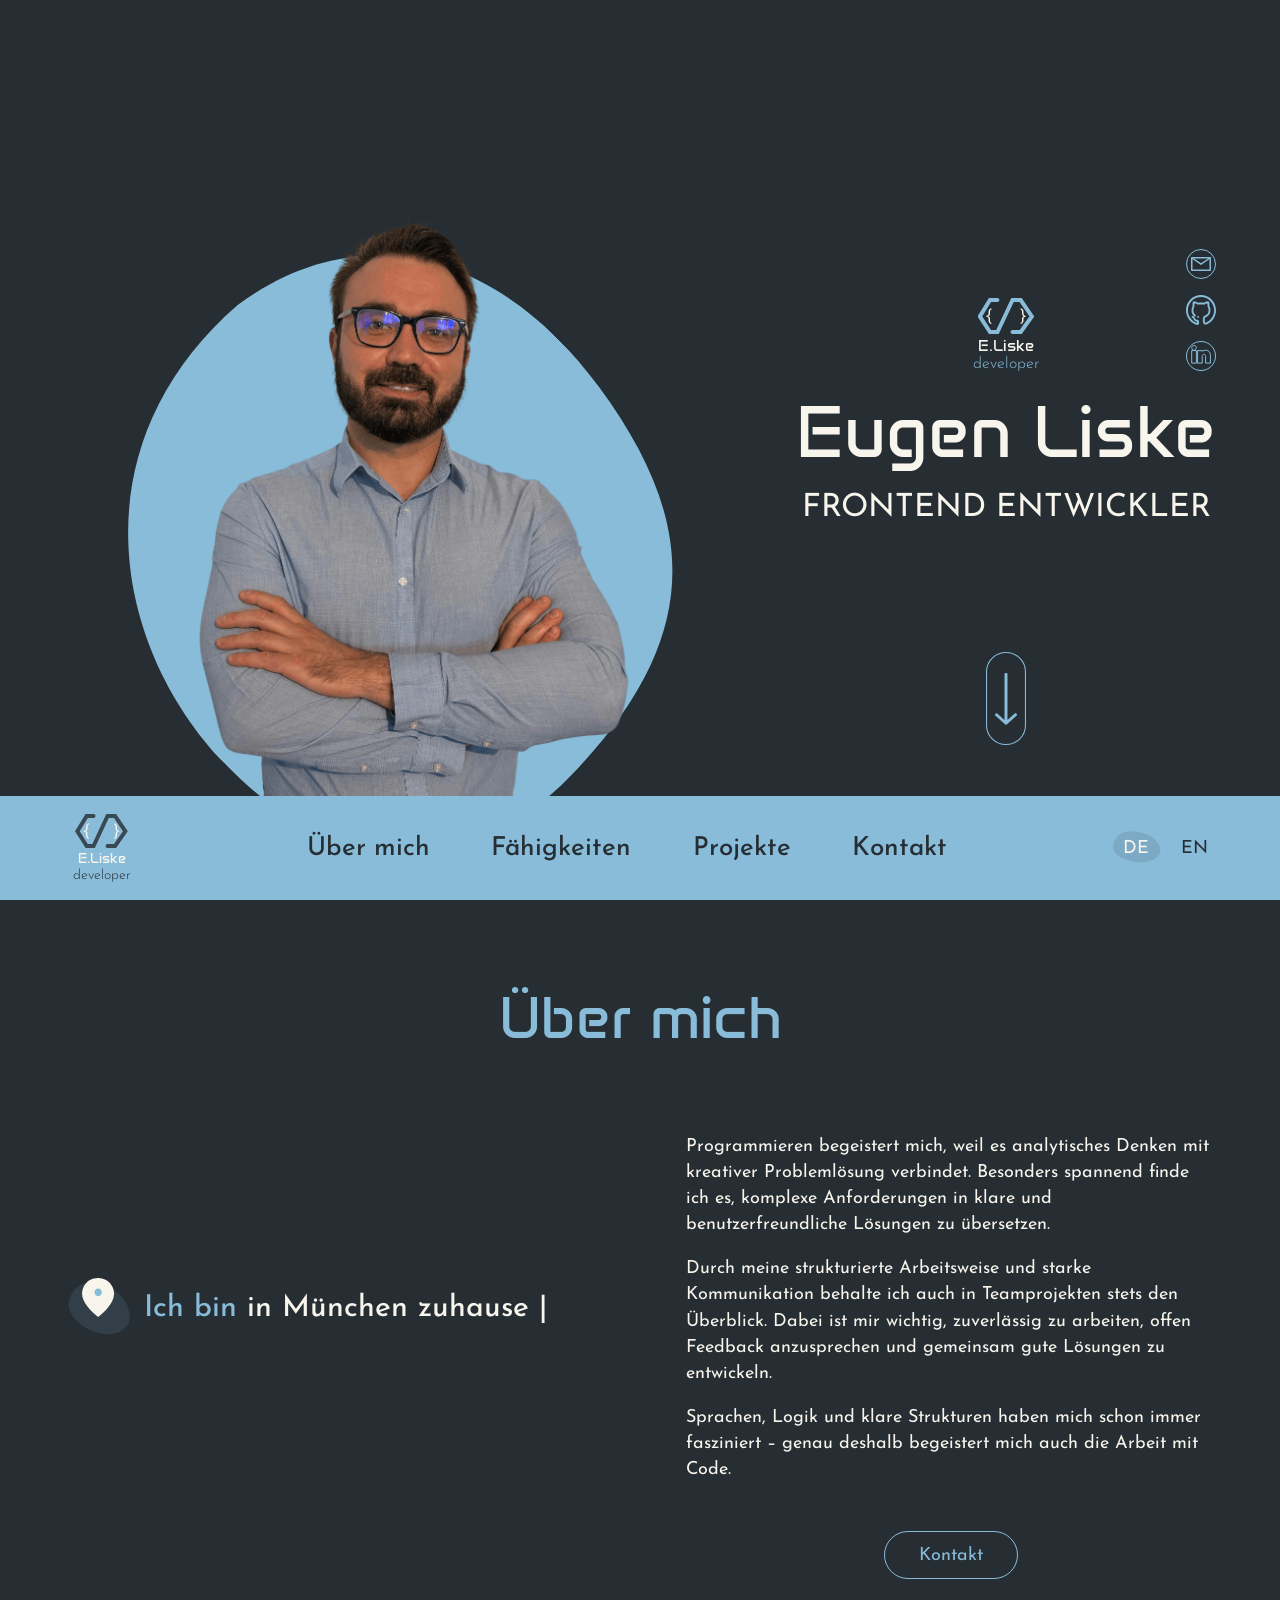
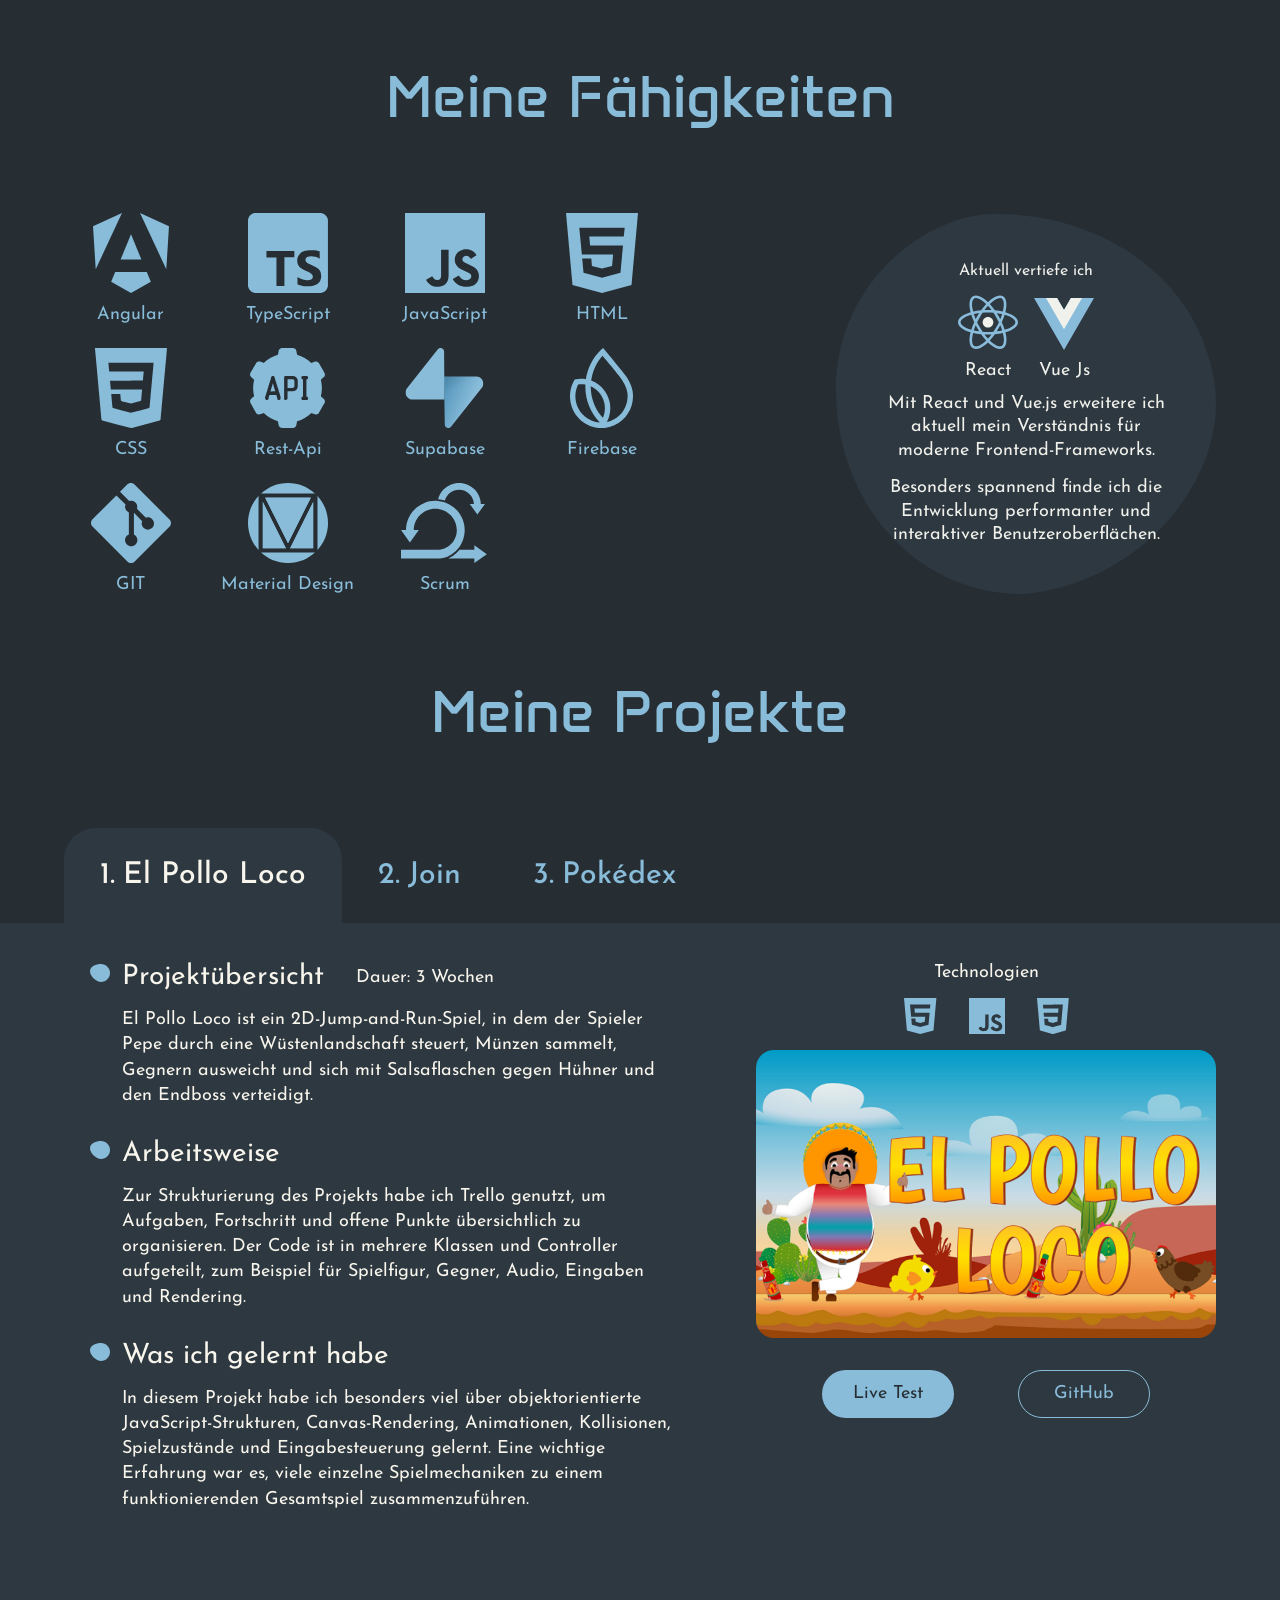
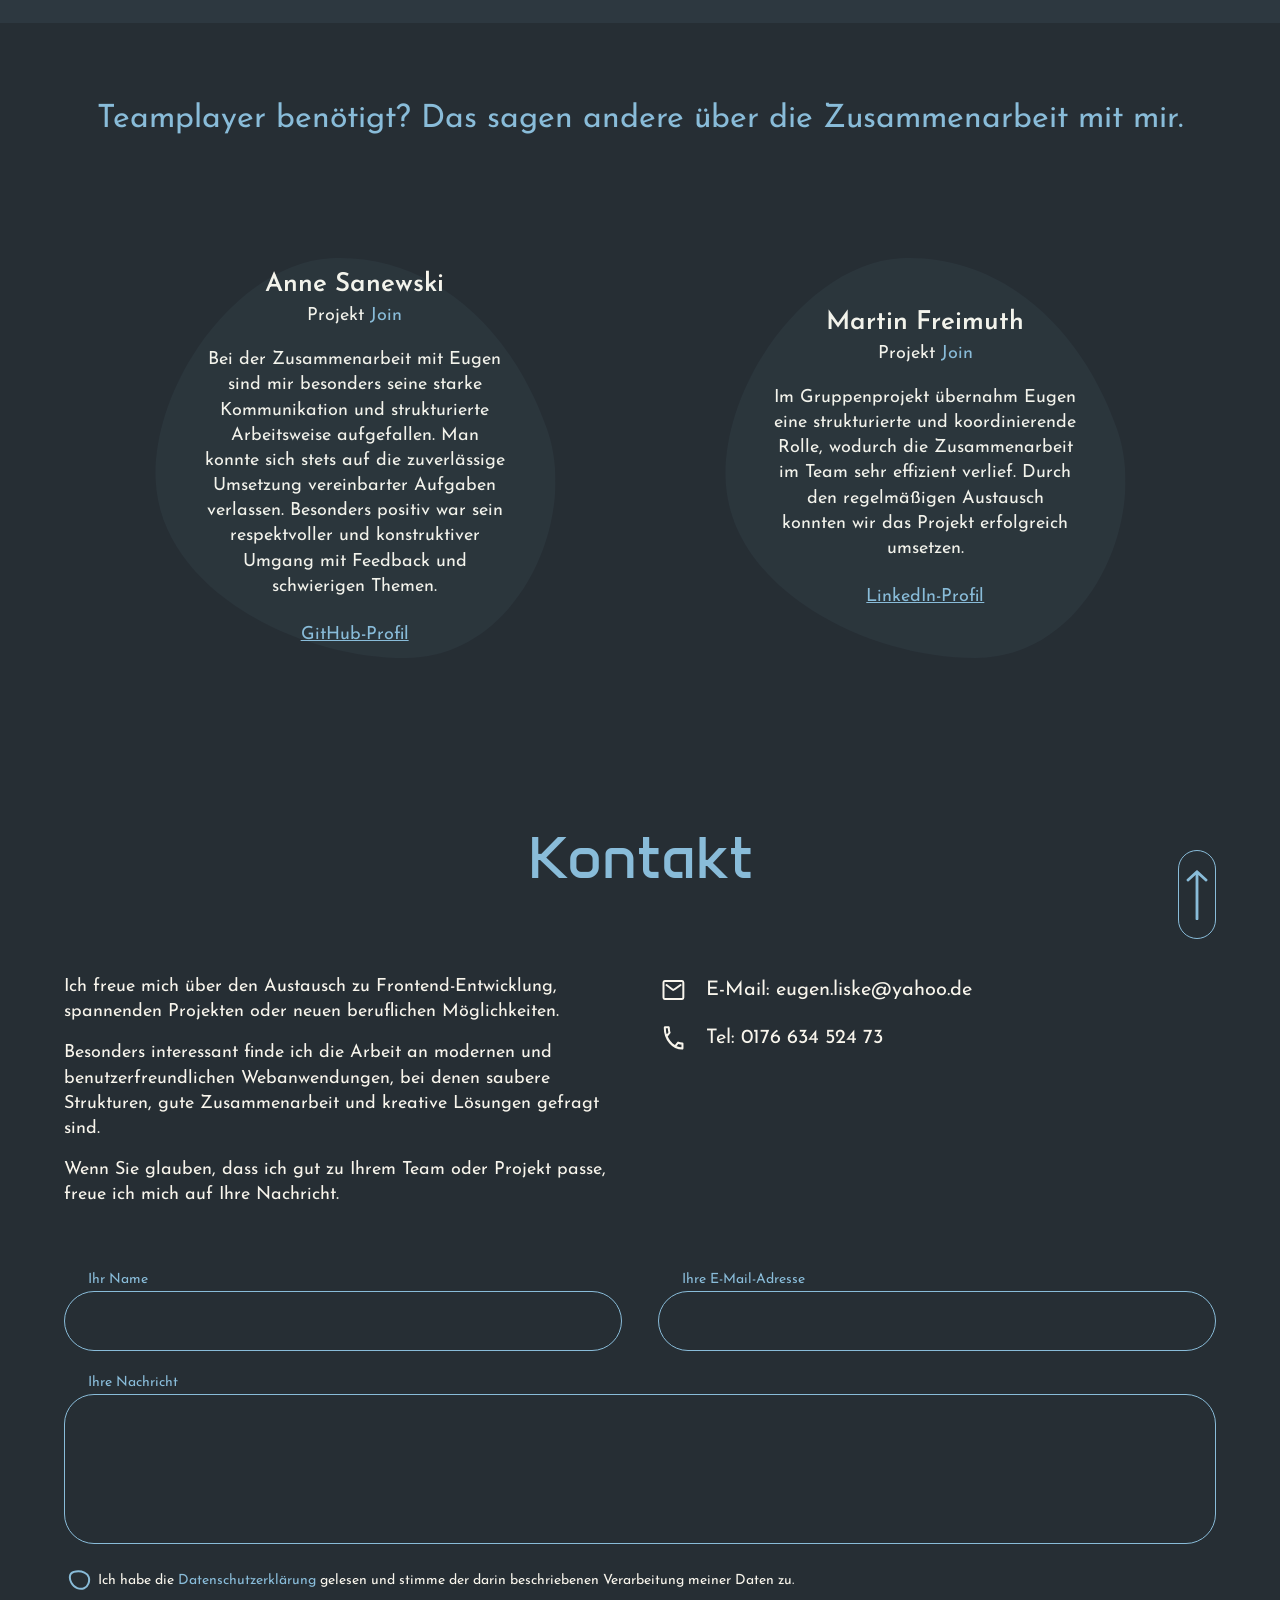
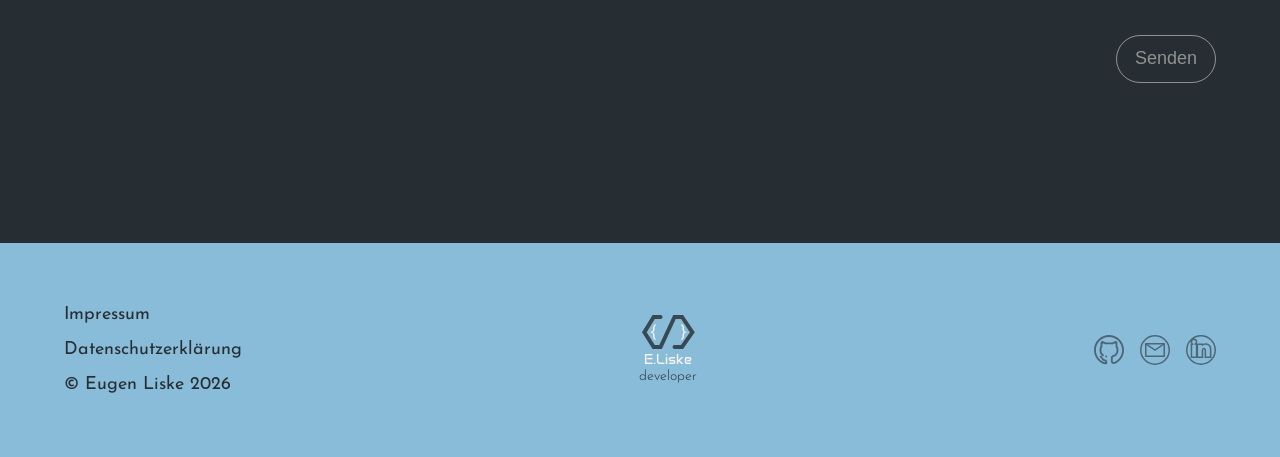
==== commit 355b9d7d: "section animation implemented" ====
--- a/index.html
+++ b/index.html
@@ -24,6 +24,15 @@
     <link rel="stylesheet" href="./styles/responsiveness.css" />
   </head>
   <body>
+    <div
+      id="form-feedback-overlay"
+      class="form-feedback-overlay deactivated"
+      aria-live="polite"
+    >
+      <div class="form-feedback-card">
+        <p id="form-feedback-message"></p>
+      </div>
+    </div>
     <section class="hero-section" id="hero-section-ID">
       <div class="hero-content">
         <div class="hero-img-wrapper">
@@ -63,10 +72,9 @@
             </div>
 
             <div class="hero-social-media-icons">
-              <button
-                type="button"
+              <a
+                href="mailto:eugen.liske@yahoo.de"
                 class="social-media-icon-wrapper"
-                onclick="focusForm()"
               >
                 <img
                   class="social-media-icon-default"
@@ -76,7 +84,7 @@
                   class="social-media-icon-hover"
                   src="./assets/icons/hero_section/mail_icon_hover.svg"
                 />
-              </button>
+              </a>
 
               <a
                 href="https://github.com/EugenLiske"
@@ -305,7 +313,7 @@
       <section class="why-me-section" id="why-me-section-ID">
         <h2 data-i18n="aboutHeadline">Über mich</h2>
 
-        <div class="why-me-content">
+        <div class="why-me-content section-slide-in">
           <div class="animated-information-wrapper">
             <img
               class="animated-info-icon"
@@ -357,48 +365,95 @@
       <section class="my-skills-section" id="my-skills-section-ID">
         <h2 data-i18n="skillsHeadline">Meine Fähigkeiten</h2>
 
-        <div class="my-skills-content">
+        <div class="my-skills-content section-slide-in">
           <div class="skills-overview">
-            <img
-              src="./assets/icons/my_skills_section/angular_icon.svg"
-              alt="angular_icon"
-            />
-            <img
-              src="./assets/icons/my_skills_section/typescript_icon.svg"
-              alt="typescript_icon"
-            />
-            <img
-              src="./assets/icons/my_skills_section/javascript_icon.svg"
-              alt="javascript_icon"
-            />
-            <img
-              src="./assets/icons/my_skills_section/html_icon.svg"
-              alt="html_icon"
-            />
-            <img
-              src="./assets/icons/my_skills_section/css_icon.svg"
-              alt="css_icon"
-            />
-            <img
-              src="./assets/icons/my_skills_section/rest_api_icon.svg"
-              alt="rest_api_icon"
-            />
-            <img
-              src="./assets/icons/my_skills_section/supabase_icon.svg"
-              alt="supabase_icon"
-            />
-            <img
-              src="./assets/icons/my_skills_section/git_icon.svg"
-              alt="git_icon"
-            />
-            <img
-              src="./assets/icons/my_skills_section/material_design_icon.svg"
-              alt="material_design_icon"
-            />
-            <img
-              src="./assets/icons/my_skills_section/scrum_icon.svg"
-              alt="scrum_icon"
-            />
+            <div class="single-skill-wrapper">
+              <img
+                src="./assets/icons/my_skills_section/icons_without_title/angular_icon.svg"
+                alt="Angular icon"
+              />
+              <span>Angular</span>
+            </div>
+
+            <div class="single-skill-wrapper">
+              <img
+                src="./assets/icons/my_skills_section/icons_without_title/typescript_icon.svg"
+                alt="TypeScript icon"
+              />
+              <span>TypeScript</span>
+            </div>
+
+            <div class="single-skill-wrapper">
+              <img
+                src="./assets/icons/my_skills_section/icons_without_title/javascript_icon.svg"
+                alt="JavaScript icon"
+              />
+              <span>JavaScript</span>
+            </div>
+
+            <div class="single-skill-wrapper">
+              <img
+                src="./assets/icons/my_skills_section/icons_without_title/html_icon.svg"
+                alt="HTML icon"
+              />
+              <span>HTML</span>
+            </div>
+
+            <div class="single-skill-wrapper">
+              <img
+                src="./assets/icons/my_skills_section/icons_without_title/css_icon.svg"
+                alt="CSS icon"
+              />
+              <span>CSS</span>
+            </div>
+
+            <div class="single-skill-wrapper">
+              <img
+                src="./assets/icons/my_skills_section/icons_without_title/rest_api_icon.svg"
+                alt="REST API icon"
+              />
+              <span>Rest-Api</span>
+            </div>
+
+            <div class="single-skill-wrapper">
+              <img
+                src="./assets/icons/my_skills_section/icons_without_title/supabase_icon.svg"
+                alt="Supabase icon"
+              />
+              <span>Supabase</span>
+            </div>
+
+            <div class="single-skill-wrapper">
+              <img
+                src="./assets/icons/my_skills_section/icons_without_title/firebase_icon.svg"
+                alt="Firebase icon"
+              />
+              <span>Firebase</span>
+            </div>
+
+            <div class="single-skill-wrapper">
+              <img
+                src="./assets/icons/my_skills_section/icons_without_title/git_icon.svg"
+                alt="Git icon"
+              />
+              <span>GIT</span>
+            </div>
+
+            <div class="single-skill-wrapper">
+              <img
+                src="./assets/icons/my_skills_section/icons_without_title/material_design_icon.svg"
+                alt="Material Design icon"
+              />
+              <span>Material Design</span>
+            </div>
+
+            <div class="single-skill-wrapper">
+              <img
+                src="./assets/icons/my_skills_section/icons_without_title/scrum_icon.svg"
+                alt="Scrum icon"
+              />
+              <span>Scrum</span>
+            </div>
           </div>
 
           <div class="current-learning-wrapper">
@@ -422,15 +477,21 @@
             </p>
 
             <div class="current-learning-skills-icons">
-              <img
-                src="./assets/icons/my_skills_section/react_icon.svg"
-                alt="react_icon"
-              />
-
-              <img
-                src="./assets/icons/my_skills_section/vue_js_icon.svg"
-                alt="vue_js_icon"
-              />
+              <div class="current-learning-skill-wrapper">
+                <img
+                  src="./assets/icons/my_skills_section/icons_without_title/react_icon.svg"
+                  alt="React icon"
+                />
+                <span>React</span>
+              </div>
+
+              <div class="current-learning-skill-wrapper">
+                <img
+                  src="./assets/icons/my_skills_section/icons_without_title/vue_js_icon.svg"
+                  alt="Vue Js icon"
+                />
+                <span>Vue Js</span>
+              </div>
             </div>
 
             <div class="current-learning-text">
@@ -468,14 +529,21 @@
               </div>
 
               <div class="mobile-current-learning-icons">
-                <img
-                  src="./assets/icons/my_skills_section/vue_js_icon.svg"
-                  alt="vue_js_icon"
-                />
-                <img
-                  src="./assets/icons/my_skills_section/react_icon.svg"
-                  alt="react_icon"
-                />
+                <div class="current-learning-skill-wrapper">
+                  <img
+                    src="./assets/icons/my_skills_section/icons_without_title/vue_js_icon.svg"
+                    alt="Vue Js icon"
+                  />
+                  <span>Vue Js</span>
+                </div>
+
+                <div class="current-learning-skill-wrapper">
+                  <img
+                    src="./assets/icons/my_skills_section/icons_without_title/react_icon.svg"
+                    alt="React icon"
+                  />
+                  <span>React</span>
+                </div>
               </div>
             </div>
 
@@ -493,7 +561,7 @@
       <section class="my-projects-section" id="my-projects-section-ID">
         <h2 data-i18n="projectsHeadline">Meine Projekte</h2>
 
-        <ol class="project-navigation-wrapper">
+        <ol class="project-navigation-wrapper section-slide-in">
           <li class="project-nav-item active-project">
             <button
               onclick="displayProjectContent(0)"
@@ -523,7 +591,7 @@
         </ol>
 
         <div class="project-outer-content-wrapper">
-          <div class="project-inner-content-wrapper">
+          <div class="project-inner-content-wrapper section-slide-in">
             <ul class="project-information-wrapper">
               <li>
                 <div class="project-info-single-bulletpoint">
@@ -641,7 +709,7 @@
         </div>
 
         <div class="mobile-projects-wrapper">
-          <ol class="mobile-project-navigation-wrapper">
+          <ol class="mobile-project-navigation-wrapper section-slide-in">
             <li class="mobile-project-nav-item active-project">
               <button
                 onclick="displayProjectContent(0)"
@@ -670,7 +738,7 @@
             </li>
           </ol>
 
-          <div class="mobile-project-card">
+          <div class="mobile-project-card section-slide-in">
             <h3 id="mobileProjectTitleID">El Pollo Loco</h3>
 
             <div class="mobile-project-meta">
@@ -767,7 +835,7 @@
           </span>
         </div>
 
-        <div class="references-content">
+        <div class="references-content section-slide-in">
           <div class="single-reference-wrapper">
             <header class="reference-card-header">
               <h2>Anne Sanewski</h2>
@@ -846,7 +914,7 @@
       <section class="contact-section" id="contact-section-ID">
         <h2 data-i18n="contactHeadline">Kontakt</h2>
 
-        <div class="contact-content">
+        <div class="contact-content section-slide-in">
           <a href="#hero-section-ID" class="nav-arrow-up-position-wrapper">
             <div class="nav-arrow-up-img-wrapper">
               <img
@@ -883,11 +951,7 @@
             </div>
 
             <div class="contact-links-wrapper">
-              <button
-                type="button"
-                class="single-link-wrapper"
-                onclick="focusForm()"
-              >
+              <a href="mailto:eugen.liske@yahoo.de" class="single-link-wrapper">
                 <div class="link-icon-wrapper">
                   <img
                     class="link-icon-default"
@@ -904,7 +968,7 @@
                 <span data-i18n="contactEmailLabel"
                   >E-mail: eugen.liske@yahoo.de</span
                 >
-              </button>
+              </a>
 
               <a href="tel:017663452473" class="single-link-wrapper">
                 <div class="link-icon-wrapper">
@@ -950,7 +1014,7 @@
                 <div class="input-wrapper" id="name-input-wrapper">
                   <input
                     oninput="validateFormInput()"
-                    onblur="checkIfNameIsFilled()"
+                    onblur="checkIfNameIsFilledAndValid()"
                     onfocus="clearNameError()"
                     type="text"
                     class="input-field"
@@ -1011,7 +1075,7 @@
               <div class="message-wrapper" id="message-input-wrapper">
                 <textarea
                   oninput="validateFormInput()"
-                  onblur="checkIfMessageIsFilled()"
+                  onblur="checkIfMessageIsFilledAndValid()"
                   onfocus="clearMessageError()"
                   class="message-field"
                   name="message"
@@ -1149,9 +1213,9 @@
             />
           </a>
 
-          <button
+          <a
+            href="mailto:eugen.liske@yahoo.de"
             class="footer-social-media-icon-wrapper"
-            onclick="focusForm()"
           >
             <img
               class="footer-social-media-icon-default"
@@ -1163,7 +1227,7 @@
               src="./assets/icons/footer/footer_email_icon_hover.svg"
               alt="footer_email_icon_hover"
             />
-          </button>
+          </a>
 
           <a
             href="https://www.linkedin.com/in/eugen-liske-14949a11a/"
@@ -1213,10 +1277,9 @@
             />
           </a>
 
-          <button
-            type="button"
+          <a
+            href="mailto:eugen.liske@yahoo.de"
             class="mobile-footer-social-media-icon-wrapper"
-            onclick="focusForm()"
           >
             <img
               class="mobile-footer-social-media-icon-default"
@@ -1228,7 +1291,7 @@
               src="./assets/mobile/mobile_footer_email_icon_active.svg"
               alt="email_icon_active"
             />
-          </button>
+          </a>
 
           <a
             href="https://www.linkedin.com/in/eugen-liske-14949a11a/"
@@ -1268,5 +1331,6 @@
     <script src="./scripts/contact_section.js"></script>
     <script src="./scripts/translate.js"></script>
     <script src="./scripts/responsiveness.js"></script>
+    <script src="./scripts/section_animation.js"></script>
   </body>
 </html>
--- a/style.css
+++ b/style.css
@@ -121,4 +121,8 @@
     font-weight: 400;
     text-align: center;
     padding-bottom: 80px;
+}
+
+body {
+    overflow-x: hidden;
 }
--- a/styles/hero_section.css
+++ b/styles/hero_section.css
@@ -425,12 +425,12 @@
     top: 50%;
     left: 50%;
 
-    width: clamp(250px, 92%, 380px);
-    height: clamp(250px, 97%, 360px);
+    width: clamp(295px, 103%, 415px);
+    height: clamp(295px, 107%, 415px);
 
     transform: translate(-50%, -50%)
                translateX(10px)
-               translateY(-2px);
+               translateY(-4px);
 
     background-image: url("../assets/mobile/mobile_burger_menu_background.svg");
     background-repeat: no-repeat;
--- a/styles/why_me_section.css
+++ b/styles/why_me_section.css
@@ -101,4 +101,17 @@
 
 .lets-talk-button:hover {
     background-color: var(--button-hover-2);
+}
+
+.section-slide-in {
+    opacity: 0;
+    transform: translateX(-120px);
+    transition:
+        transform 900ms ease-in-out,
+        opacity 900ms ease-in-out;
+}
+
+.section-slide-in.visible-section {
+    opacity: 1;
+    transform: translateX(0);
 }
--- a/styles/my_skills_section.css
+++ b/styles/my_skills_section.css
@@ -17,7 +17,27 @@
     justify-items: center;  
     align-items: center;
 
-    gap: 40px;
+    gap: 24px;
+}
+
+.single-skill-wrapper {
+    display: flex;
+    flex-direction: column;
+    align-items: center;
+    gap: 12px;
+}
+
+.single-skill-wrapper img {
+    height: 80px;
+    width: auto;
+}
+
+.single-skill-wrapper span {
+    color: var(--primary-color);
+    font-family: "Josefin Sans";
+    font-size: 18px;
+    font-weight: 400;
+    text-align: center;
 }
 
 /* right side with bg-shape and hover */
@@ -74,9 +94,24 @@
     gap: 16px;
 }
 
-.current-learning-skills-icons img {
-    width: 40px;
-    height: auto;
+.current-learning-skill-wrapper {
+    display: flex;
+    flex-direction: column;
+    align-items: center;
+    gap: 8px;
+}
+
+.current-learning-skill-wrapper img {
+    width: auto;
+    height: 60px;
+}
+
+.current-learning-skill-wrapper span {
+    color: var(--secondary-color);
+    font-family: "Josefin Sans";
+    font-size: 18px;
+    font-weight: 400;
+    text-align: center;
 }
 
 .current-learning-text {
--- a/styles/my_projects_section.css
+++ b/styles/my_projects_section.css
@@ -14,22 +14,36 @@
 .project-nav-item {
     counter-increment: project-counter;
 
-    display: flex;
-    align-items: center;
-    gap: 8px;
-
+    border-radius: 32px 32px 0 0;
+
+    color: var(--primary-color);
     font-size: 30px;
     font-weight: 500;
 
+    transition: color 0.3s ease-in-out, background-color 0.3s ease-in-out;
+}
+
+.project-nav-item button {
+    display: flex;
+    align-items: center;
+    gap: 8px;
+
+    width: 100%;
+    height: 100%;
+
     padding: 32px 36px;
-    border-radius: 32px 32px 0 0;
-
-    color: var(--primary-color);
-
-    transition: color 0.3s ease-in-out, background-color 0.3s ease-in-out;
-}
-
-.project-nav-item::before {
+
+    font: inherit;
+    color: inherit;
+
+    background-color: transparent;
+    border: none;
+
+    cursor: pointer;
+    white-space: nowrap;
+}
+
+.project-nav-item button::before {
     content: counter(project-counter) ".";
 }
 
@@ -40,18 +54,6 @@
 .project-nav-item.active-project {
     color: var(--secondary-color);
     background-color: var(--project-bg-color);
-}
-
-.project-navigation-wrapper button {
-    font: inherit;
-    color: inherit;
-
-    background-color: transparent;
-    border: none;
-    padding: 0;
-
-    cursor: pointer;
-    white-space: nowrap;
 }
 
 /* project content */
--- a/styles/reference_section.css
+++ b/styles/reference_section.css
@@ -8,6 +8,10 @@
     color: var(--primary-color);
     text-align: center;
     padding-bottom: 80px;
+
+    max-width: 1400px;
+    margin: 0 auto;
+    padding-inline: 96px;
 }
 
 .mobile-references-intro-text {
--- a/styles/contact_section.css
+++ b/styles/contact_section.css
@@ -283,7 +283,7 @@
 
 .checkbox-icon-hover {
     position: absolute;
-    top: 12%;
+    top: 11%;
     left: 49%;
     transform: translate(-50%, -50%);
 
@@ -293,7 +293,7 @@
 
 .checkbox-icon-checked {
     position: absolute;
-    top: 12%;
+    top: 11%;
     left: 49%;
     transform: translate(-50%, -50%);
 
@@ -303,7 +303,7 @@
 
 .checkbox-icon-error {
     position: absolute;
-    top: 15%;
+    top: 14%;
     left: 53%;
     transform: translate(-50%, -50%);
 
@@ -444,3 +444,97 @@
 .mobile-contact-cta {
     display: none;
 }
+
+/*----- form feedback message -----*/
+
+.form-feedback-overlay {
+    position: fixed;
+    inset: 0;
+    z-index: 9999;
+
+    display: flex;
+    justify-content: center;
+    align-items: center;
+
+    background-color: rgba(0, 0, 0, 0.25);
+    pointer-events: none;
+}
+
+.form-feedback-overlay.deactivated {
+    display: none;
+}
+
+.form-feedback-overlay.visible {
+    animation: formFeedbackOverlayFadeIn 300ms ease-in-out forwards;
+}
+
+.form-feedback-overlay.fade-out {
+    animation: formFeedbackOverlayFadeOut 500ms ease-in-out forwards;
+}
+
+.form-feedback-card {
+    min-width: 320px;
+    max-width: 520px;
+
+    padding: 32px 48px;
+
+    background-color: var(--bg-color);
+    border: 1px solid var(--project-bg-color);
+    border-radius: 24px;
+
+    text-align: center;
+
+    animation: formFeedbackMoveIn 400ms ease-in-out forwards;
+}
+
+.form-feedback-card p {
+    color: var(--secondary-color);
+    font-size: 22px;
+    font-weight: 400;
+}
+
+.form-feedback-overlay.fade-out .form-feedback-card {
+    animation: formFeedbackCardFadeOut 500ms ease-in-out forwards;
+}
+
+@keyframes formFeedbackOverlayFadeIn {
+    from {
+        opacity: 0;
+    }
+
+    to {
+        opacity: 1;
+    }
+}
+
+@keyframes formFeedbackOverlayFadeOut {
+    from {
+        opacity: 1;
+    }
+
+    to {
+        opacity: 0;
+    }
+}
+
+@keyframes formFeedbackMoveIn {
+    from {
+        opacity: 0;
+        transform: translateY(120px);
+    }
+
+    to {
+        opacity: 1;
+        transform: translateY(0);
+    }
+}
+
+@keyframes formFeedbackCardFadeOut {
+    from {
+        opacity: 1;
+    }
+
+    to {
+        opacity: 0;
+    }
+}
--- a/styles/responsiveness.css
+++ b/styles/responsiveness.css
@@ -38,11 +38,18 @@
         padding-left: 58px;
     }
 
+    /*----- refrence section -----*/
+
+    .references-intro-text {
+        padding-inline: 64px;
+    }
+
     /*----- contact section -----*/
 
     .nav-arrow-up-position-wrapper {
         right: 64px;
     }
+
 
     /*----- legal notice page -----*/
 
@@ -316,6 +323,12 @@
         padding-inline: 48px;
     }
 
+    /*----- refrence section -----*/
+
+    .references-intro-text {
+        padding-inline: 48px;
+    }
+
     /*----- legal notice page -----*/
 
     .imprint-content {
@@ -435,6 +448,10 @@
     }
 
     .current-learning-text p {
+        font-size: 16px;
+    }
+
+    .current-learning-skill-wrapper span {
         font-size: 16px;
     }
 
@@ -561,6 +578,12 @@
         padding-bottom: 30px;
     }
 
+    /*----- refrence section -----*/
+
+    .references-intro-text {
+        padding-inline: 32px;
+    }
+
     /*----- my projects section -----*/
 
     .my-projects-section {
@@ -747,7 +770,7 @@
     }
 
     .single-reference-wrapper {
-        font-size: 14px;
+        font-size: 16px;
     }
 }
 
@@ -1031,7 +1054,7 @@
     .my-skills-content {
         flex-direction: column;
         align-items: center;
-        gap: 32px;
+        gap: 60px;
     }
 
     .skills-overview {
@@ -1039,15 +1062,7 @@
         gap: 28px;
     }
 
-    .skills-overview img:nth-child(9) {
-        grid-column: 2;
-    }
-
-    .skills-overview img:nth-child(10) {
-        grid-column: 3;
-    }
-
-    .skills-overview img {
+    .single-skill-wrapper img {
         height: 80px;
         width: auto;
     }
@@ -1108,8 +1123,8 @@
         flex-shrink: 0;
     }
 
-    .mobile-current-learning-icons img {
-        height: 64px;
+    .mobile-current-learning-icons .current-learning-skill-wrapper img {
+        height: 60px;
         width: auto;
     }
 
@@ -1465,6 +1480,19 @@
         margin-block: 8px 0;
     }
 
+    .form-feedback-card {
+        min-width: unset;
+        width: calc(100% - 64px);
+        max-width: 420px;
+
+        padding: 28px 32px;
+        border-radius: 22px;
+    }
+
+    .form-feedback-card p {
+        font-size: 20px;
+    }
+
     /* mobile form labels inside fields */
 
     .label-and-input-wrapper,
@@ -1630,12 +1658,12 @@
 
     .legal-mobile-menu-overlay {
         position: absolute;
-        top: 64px;
+        top: 56px;
         left: 50%;
         z-index: 20;
 
-        width: min(360px, 92vw);
-        height: 420px;
+        width: min(340px, 84vw);
+        height: 390px;
 
         transform: translateX(-50%);
 
@@ -1703,6 +1731,15 @@
     }
 }
 
+@media (max-width: 650px) {
+
+    /*----- my skilly section -----*/
+
+    .single-skill-wrapper img {
+        height: 70px;
+    }
+}
+
 @media (max-width: 600px) {
 
     /*----- references section -----*/
@@ -1717,7 +1754,7 @@
     .single-reference-wrapper {
         flex: 0 0 340px;
 
-        font-size: 15px;
+        font-size: 16px;
         padding: 44px 36px;
     }
 
@@ -1800,12 +1837,20 @@
 
     .skills-overview {
         grid-template-columns: repeat(4, 1fr);
-        gap: 22px;
-    }
-
-    .skills-overview img {
+        gap: 14px;
+    }
+
+    .single-skill-wrapper img {
         height: 60px;
         width: auto;
+    }
+
+    .single-skill-wrapper span {
+        font-size: 16px;
+    }
+
+    .current-learning-skill-wrapper span {
+        font-size: 16px;
     }
 
     .mobile-current-learning-content {
@@ -1826,8 +1871,9 @@
         height: 140px;
     }
 
-    .mobile-current-learning-icons img {
-        width: 38px;
+    .mobile-current-learning-icons .current-learning-skill-wrapper img {
+        height: 44px;
+        width: auto;
     }
 
     /*----- my projects section -----*/
@@ -1908,12 +1954,12 @@
 
     .input-field {
         height: 52px;
-        font-size: 14px;
+        font-size: 16px;
     }
 
     .message-field {
         min-height: 150px;
-        font-size: 14px;
+        font-size: 16px;
     }
 
     .mobile-nav-arrow-up-position-wrapper {
@@ -1927,6 +1973,16 @@
     }
 
     .mobile-contact-cta {
+        font-size: 18px;
+    }
+
+    .form-feedback-card {
+        width: calc(100% - 40px);
+        padding: 24px;
+        border-radius: 20px;
+    }
+
+    .form-feedback-card p {
         font-size: 18px;
     }
 
@@ -1950,7 +2006,7 @@
     /*----- my skills section -----*/
 
     .mobile-current-learning-text p {
-        font-size: 15px;
+        font-size: 16px;
     }
 
     .mobile-current-learning-icons {
@@ -1962,6 +2018,11 @@
         width: 34px;
     }
 
+    .skills-overview {
+        grid-template-columns: repeat(3, 1fr);
+        gap: 14px;
+    }
+
     /*----- reference section -----*/
 
     .reference-card-header h2 {
@@ -1983,7 +2044,7 @@
     .single-reference-wrapper {
         flex: 0 0 300px;
 
-        font-size: 14px;
+        font-size: 16px;
         padding: 34px 24px;
     }
 
@@ -2014,13 +2075,13 @@
     }
 
     .personal-information {
-        font-size: 14px;
+        font-size: 16px;
     }
 
     /*----- my skills section -----*/
 
     .mobile-current-learning-text p {
-        font-size: 14px;
+        font-size: 16px;
     }
 
     .mobile-current-learning-icons {
@@ -2032,11 +2093,16 @@
         width: 30px;
     }
 
+    .mobile-current-learning-icons .current-learning-skill-wrapper img {
+        height: 36px;
+        width: auto;
+    }
+
     /*----- my projects section -----*/
 
     .mobile-project-meta p,
     .mobile-project-info-single-bulletpoint p {
-        font-size: 14px;
+        font-size: 16px;
     }
 
     .mobile-project-info-single-bulletpoint h4 {
@@ -2063,6 +2129,24 @@
         height: 48px;
     }
 
+    /*----- contact section -----*/
+
+    .checkbox-icon-default {
+        top: -26%;
+    }
+
+    .checkbox-icon-hover {
+        top: -30%;
+    }
+
+    .checkbox-icon-error {
+        top: -26%;
+    }
+
+    .checkbox-icon-checked {
+        top: -30%;
+    }
+
     /*----- legal notice and privacy policy pages -----*/
 
     .imprint-content,
@@ -2073,6 +2157,8 @@
     .imprint-content h1,
     .privacy-policy-content h1 {
         font-size: 42px;
+        overflow-wrap: break-word;
+        hyphens: auto;
     }
 
     .imprint-section h2,
@@ -2122,7 +2208,7 @@
     }
 
     .mobile-project-nav-item {
-        font-size: 14px;
+        font-size: 15px;
     }
 }
 
@@ -2140,6 +2226,12 @@
     .animated-information-wrapper {
         gap: 2px;
     }
+
+    /*----- my skills section -----*/
+
+    .single-skill-wrapper img {
+        height: 54px;
+    }
 }
 
 @media (max-width: 330px) {
@@ -2156,7 +2248,7 @@
     .single-reference-wrapper {
         flex: 0 0 268px;
 
-        font-size: 14px;
+        font-size: 15px;
         padding: 28px 18px;
     }
 
